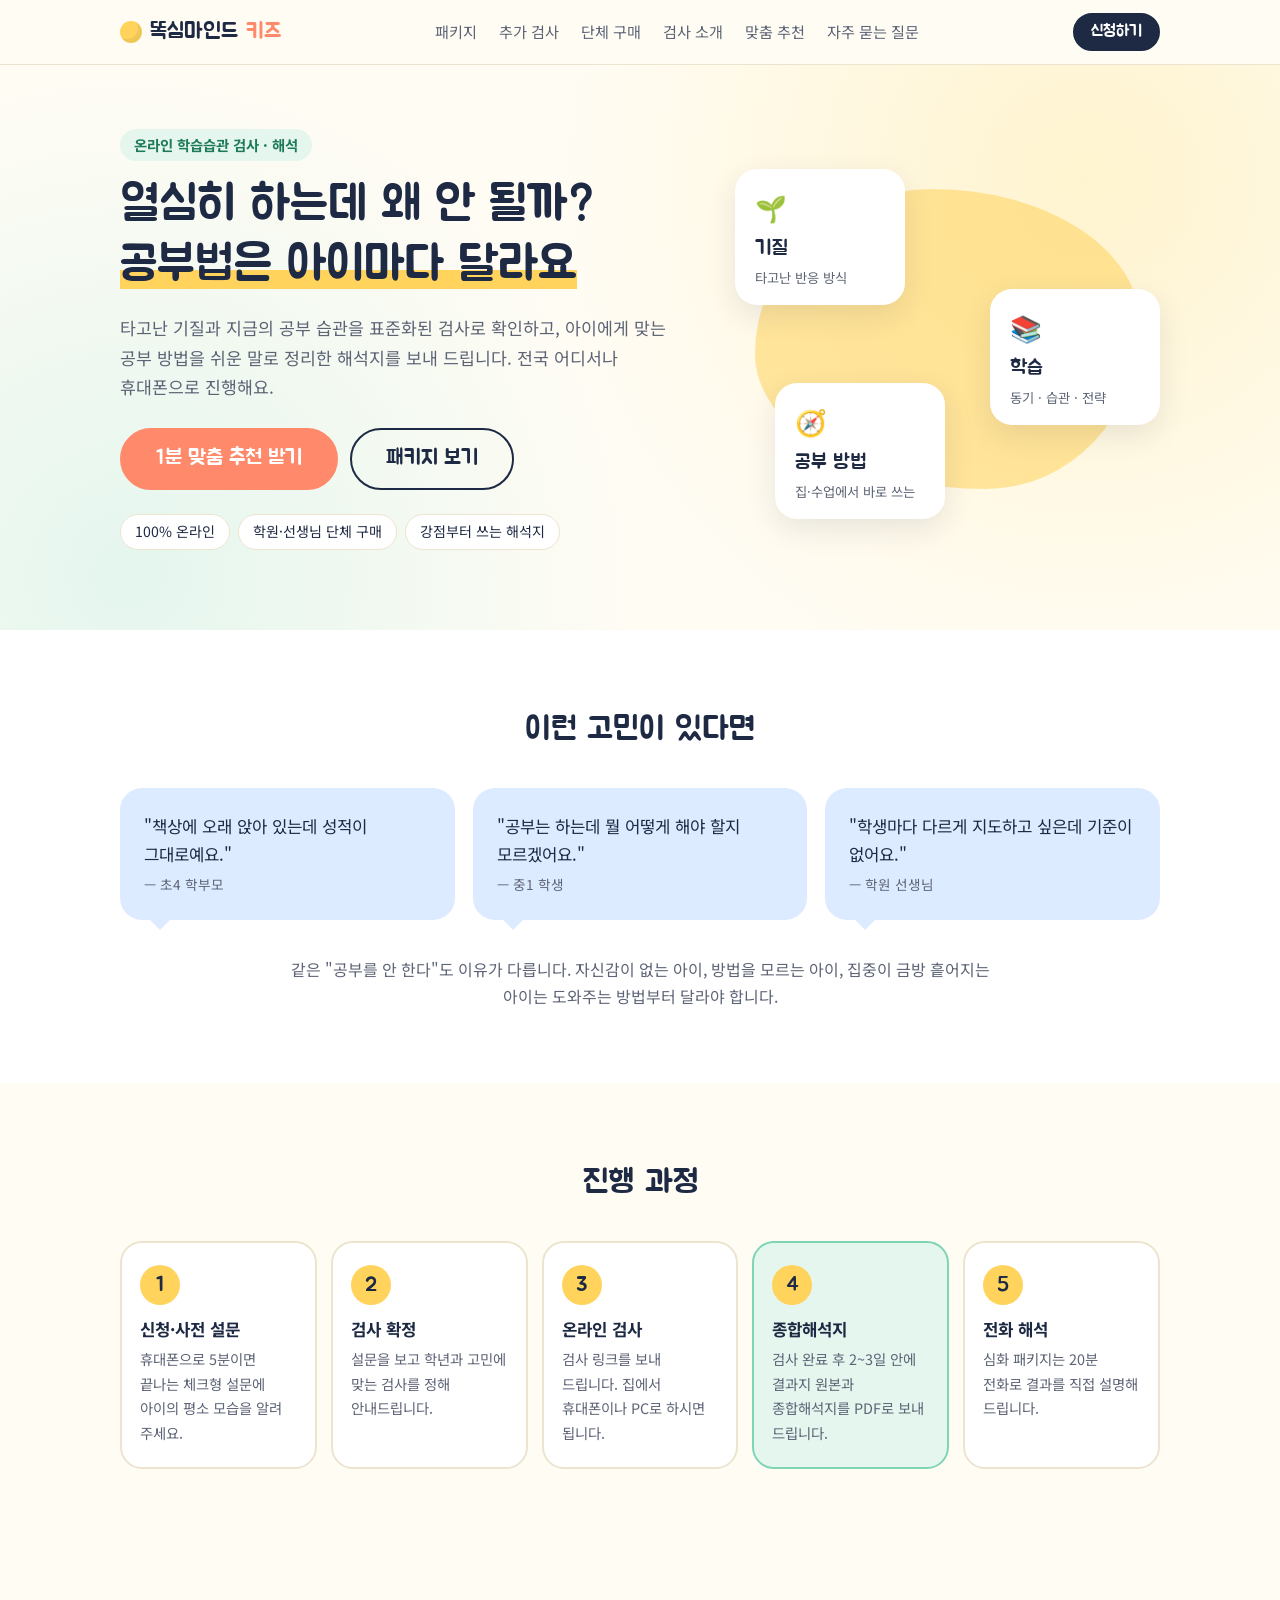
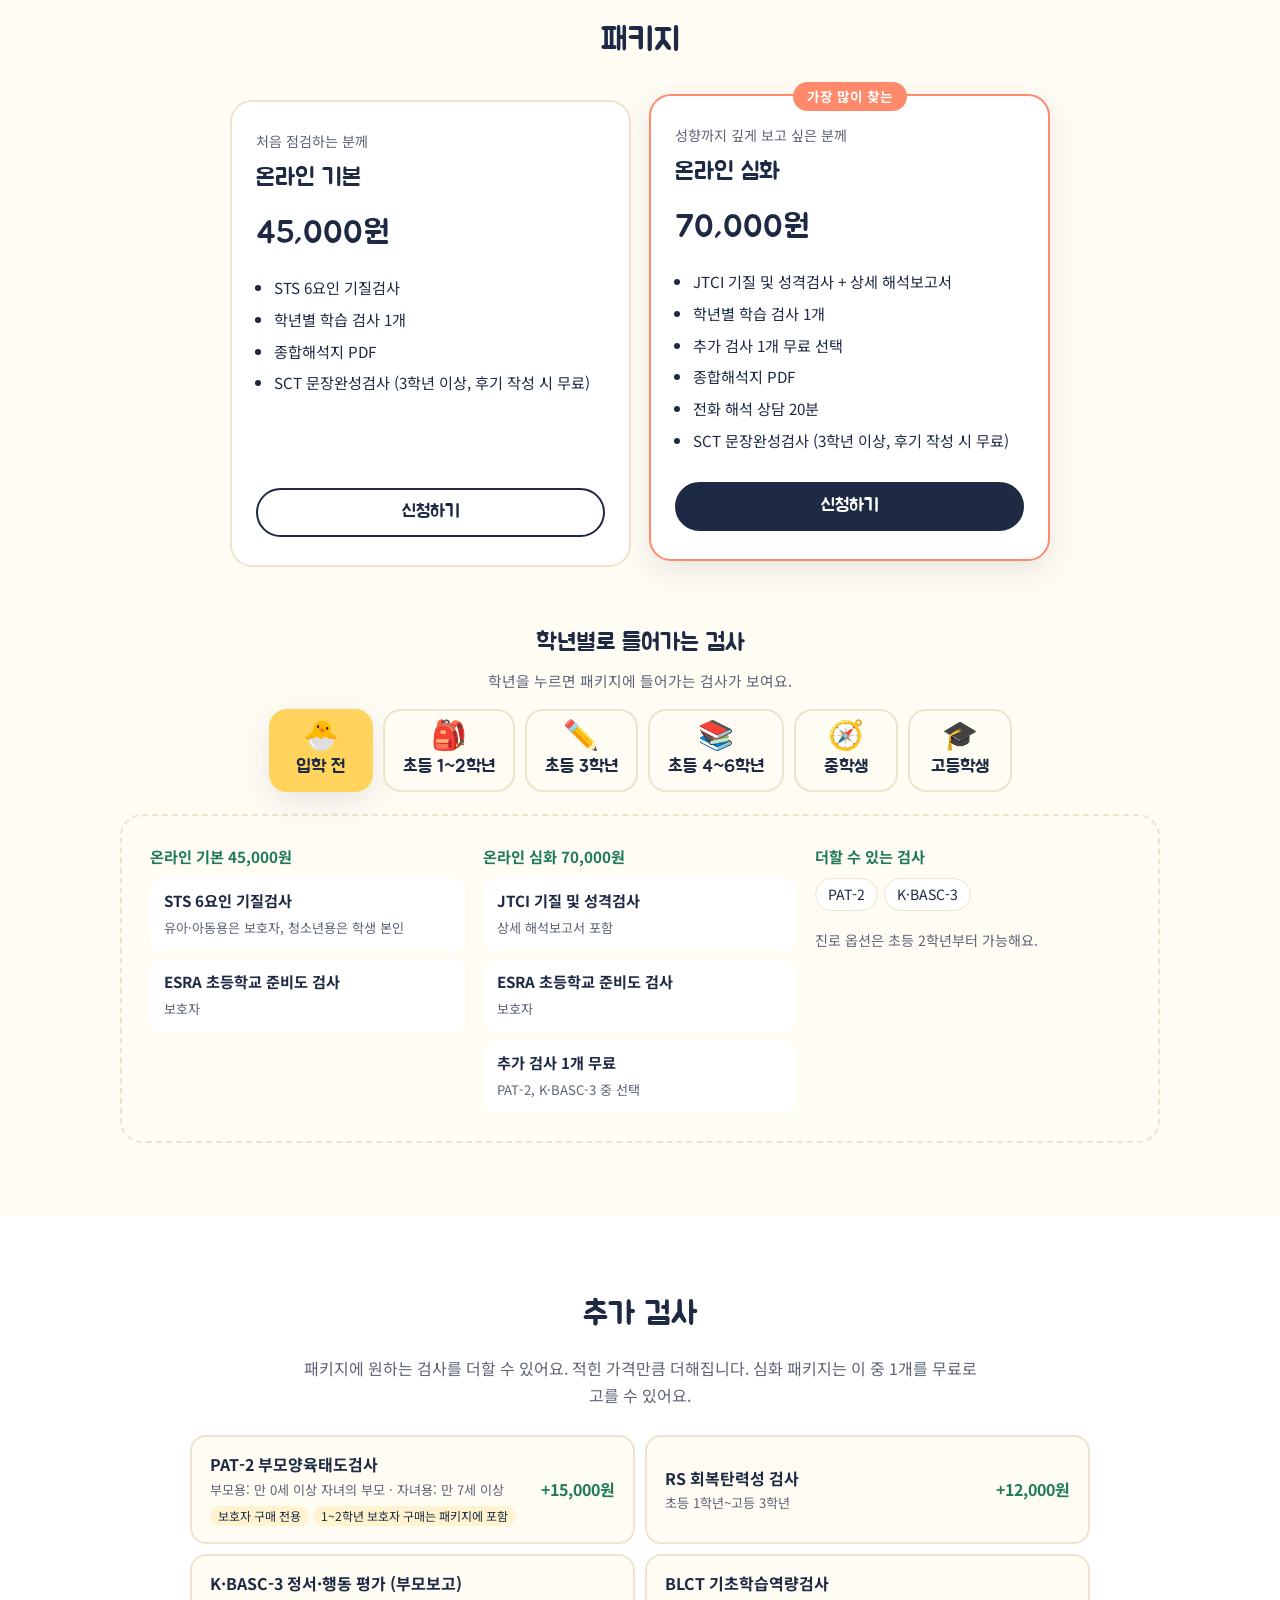
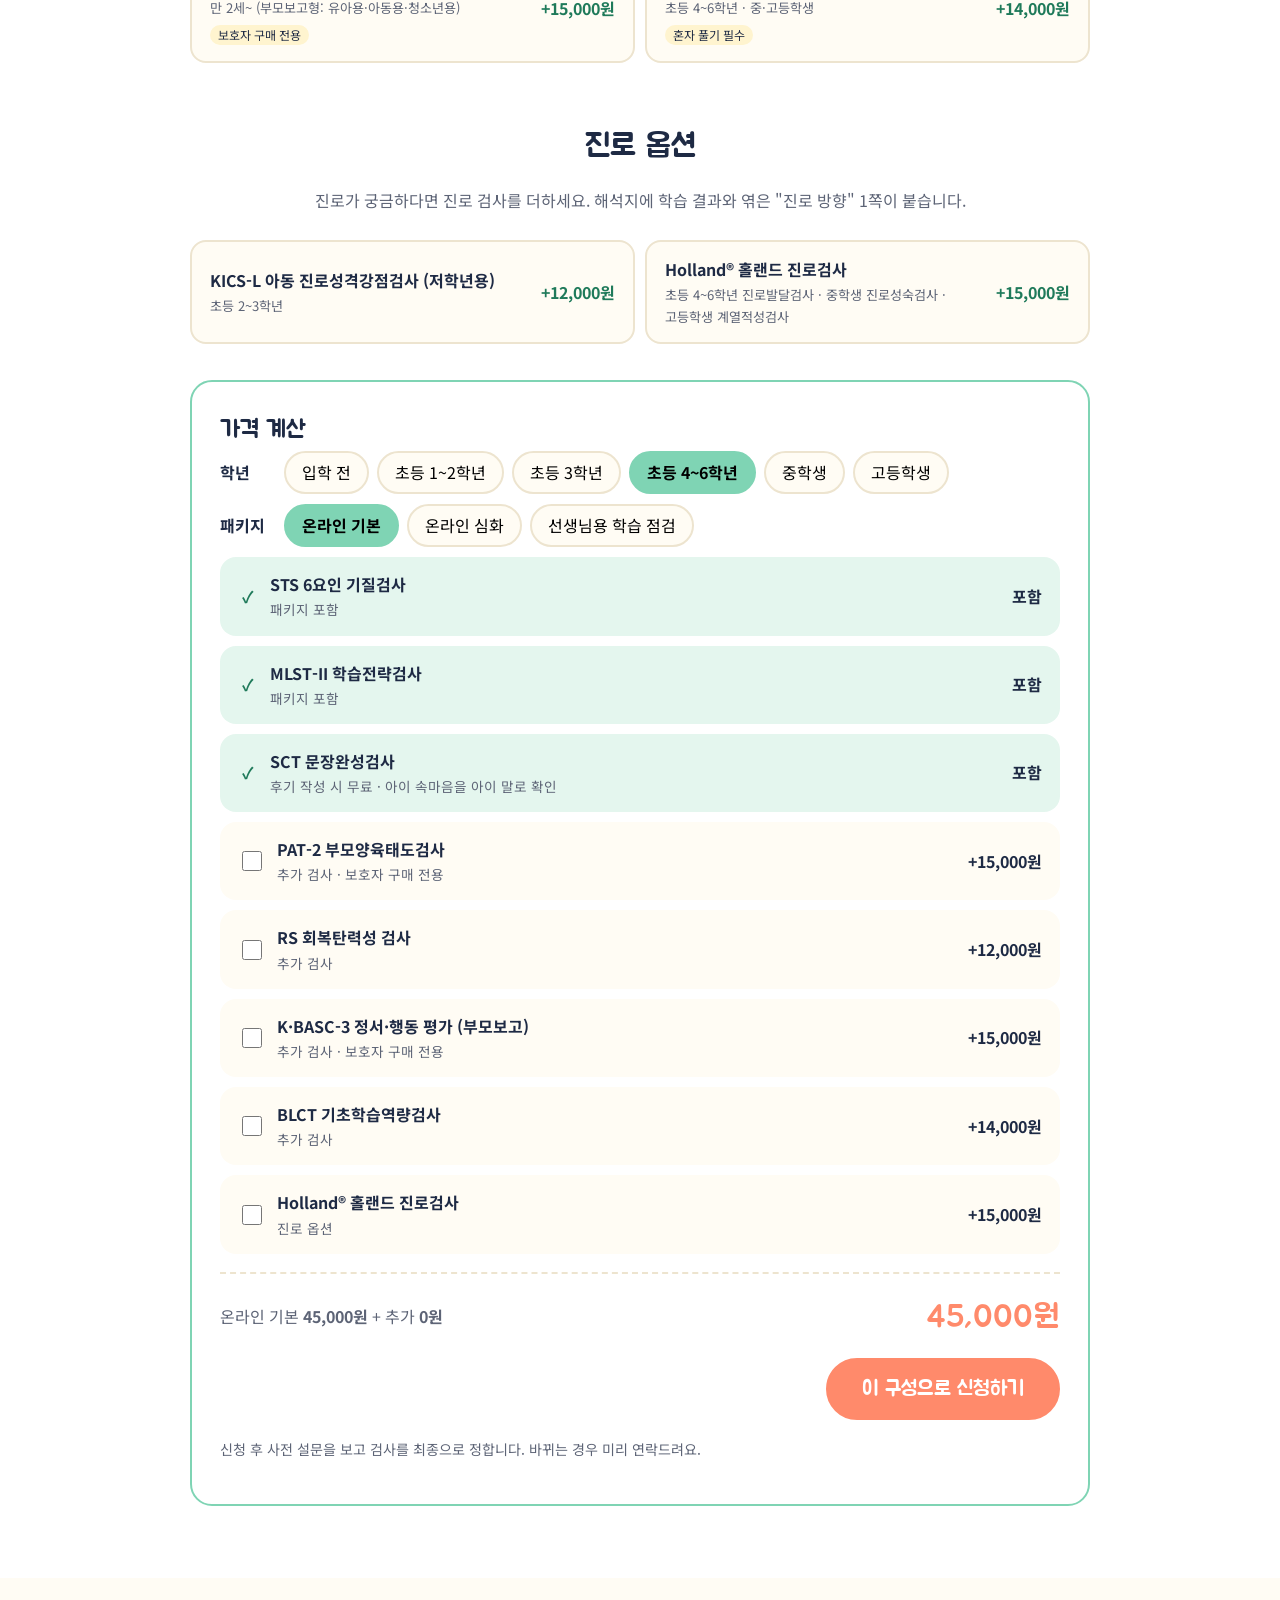
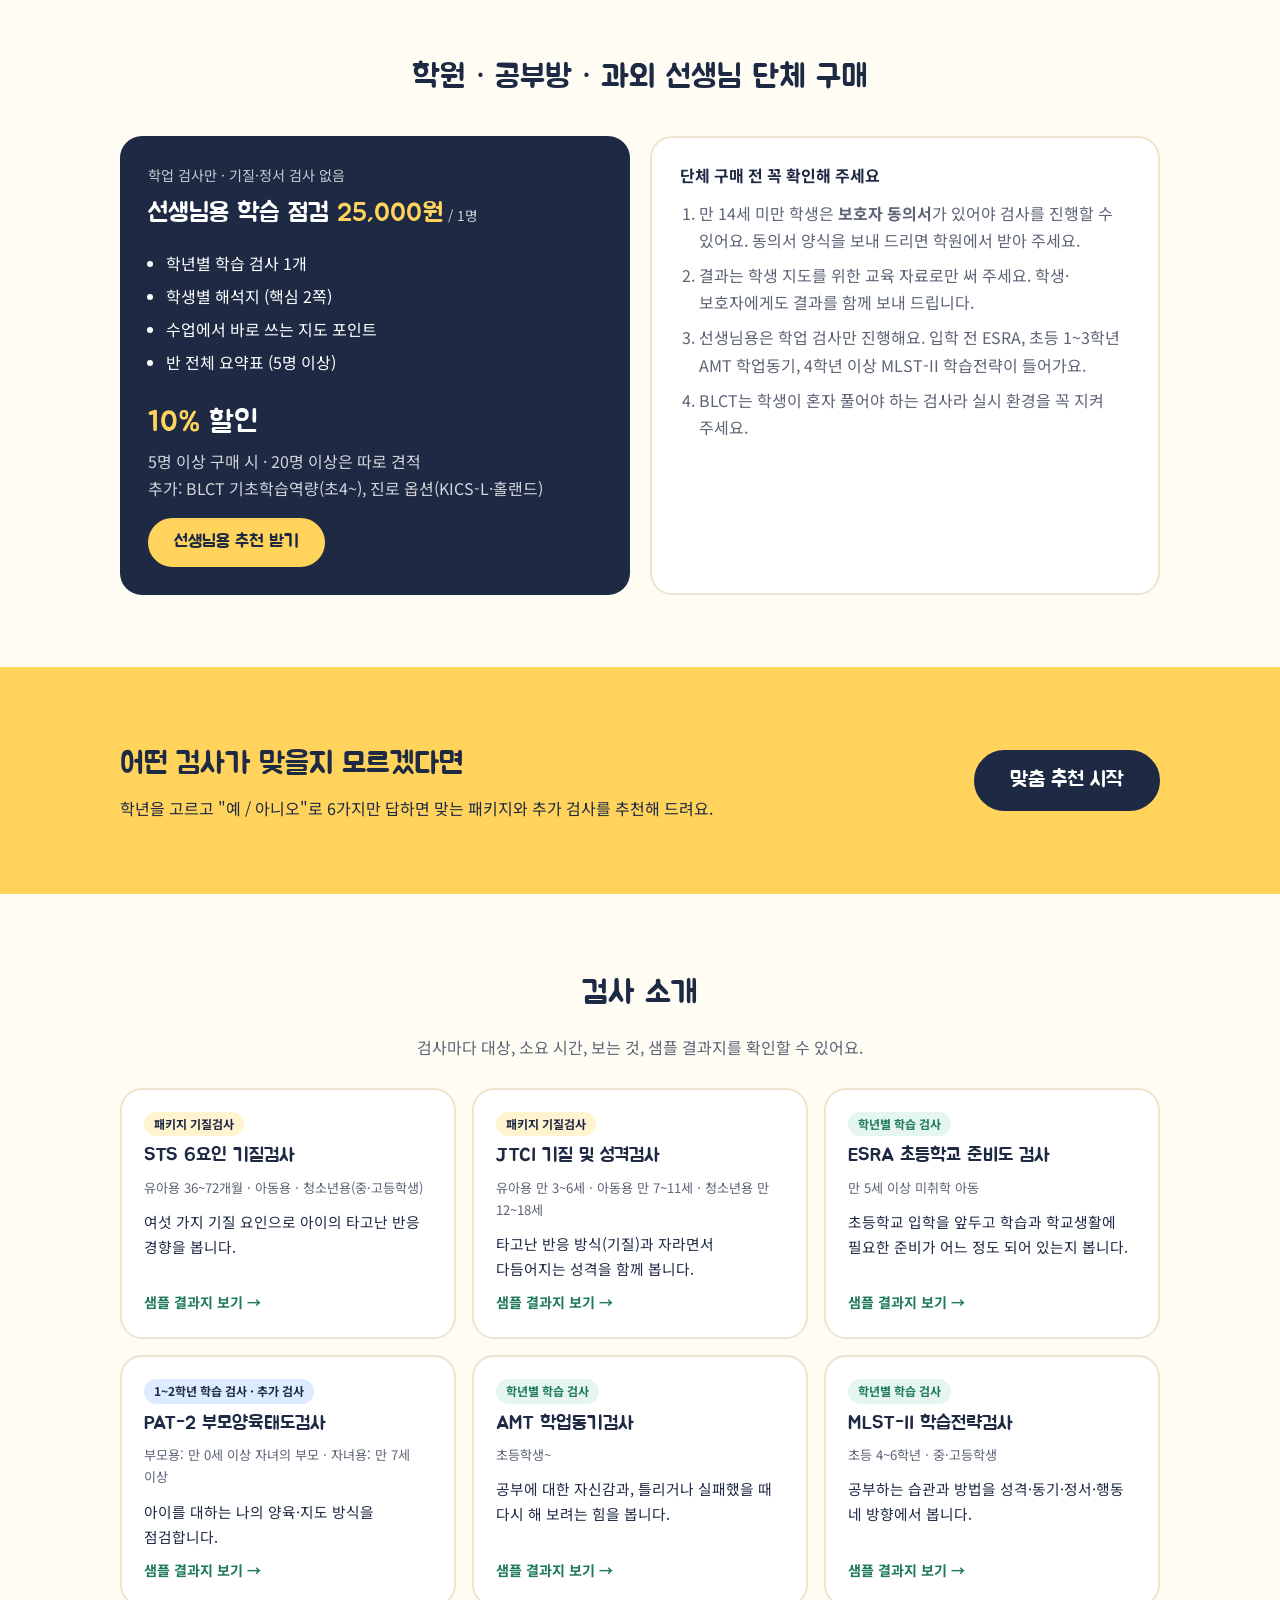
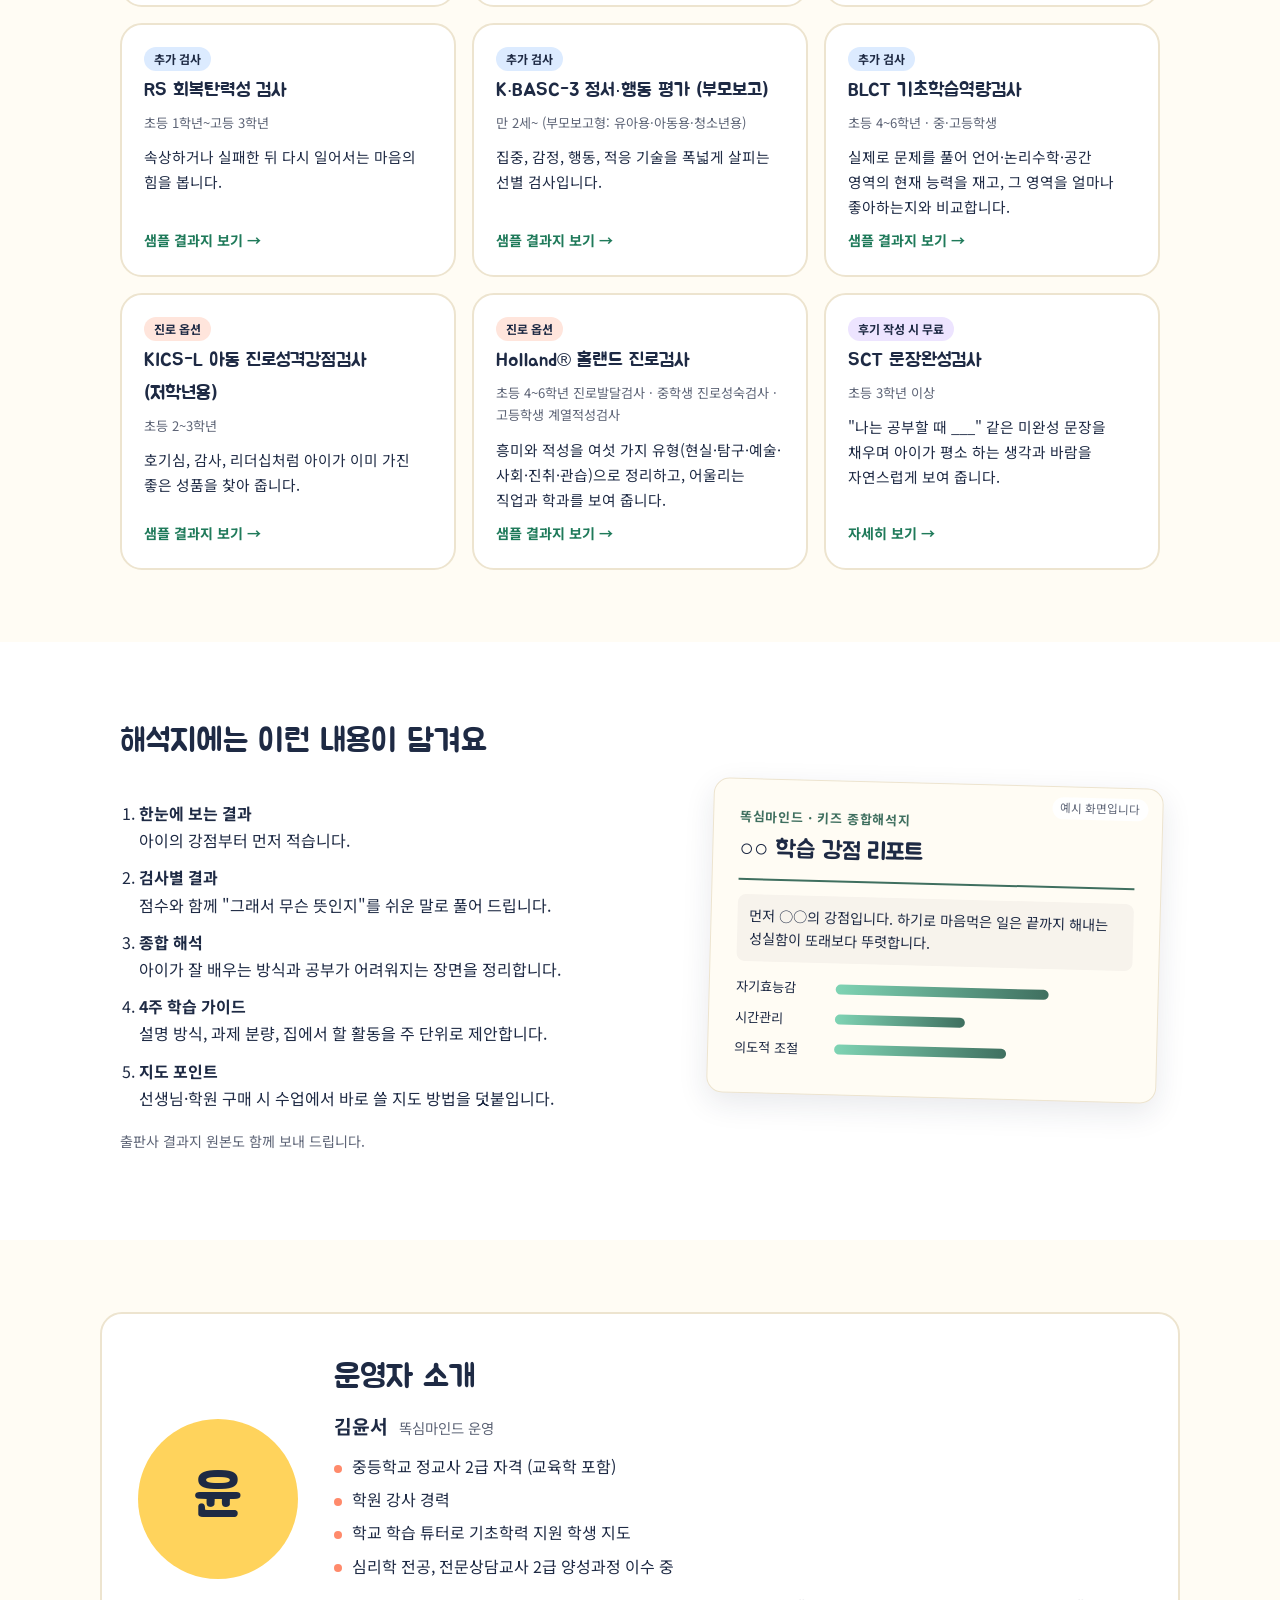
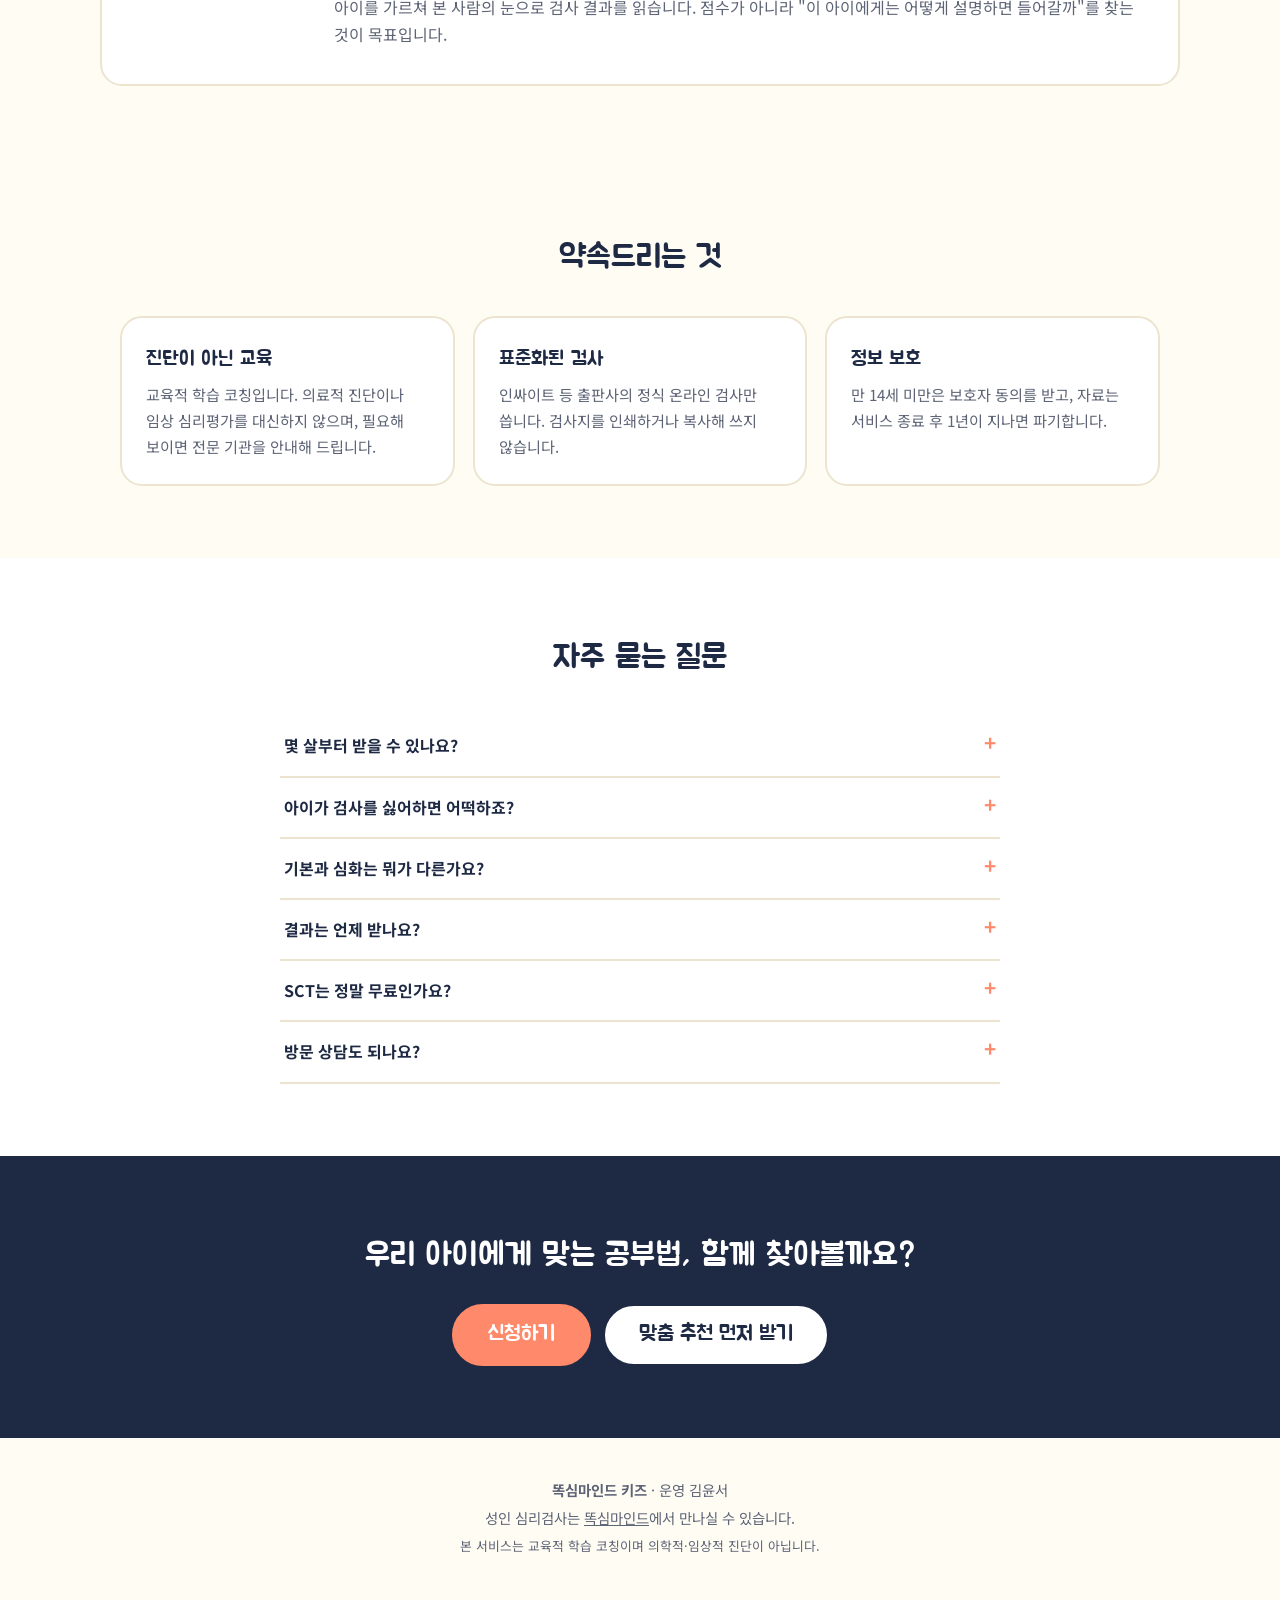
==== index.html @ ef53c8a3 "나란한 버튼 크기를 신청하기 버튼과 같게 통일, 파일 버전 갱신 Co-Authored-By: Claude Opus 5.5 <noreply@anthropic.com> Claude-S" ====
<!DOCTYPE html>
<html lang="ko">
<head>
<meta charset="utf-8">
<meta name="viewport" content="width=device-width, initial-scale=1">
<title>똑심마인드 키즈 | 온라인 학습습관 검사와 해석</title>
<meta name="description" content="기질검사와 학년별 학습 검사를 온라인으로 받고, 아이에게 맞는 공부 방법을 담은 종합해석지를 받아 보세요. 학원·선생님 단체 구매도 가능합니다.">
<link rel="icon" href="data:image/svg+xml,<svg xmlns='http://www.w3.org/2000/svg' viewBox='0 0 64 64'><circle cx='32' cy='32' r='30' fill='%23FFD35C'/><circle cx='24' cy='28' r='4' fill='%231E2A44'/><circle cx='40' cy='28' r='4' fill='%231E2A44'/><path d='M22 40 Q32 48 42 40' stroke='%231E2A44' stroke-width='4' fill='none' stroke-linecap='round'/></svg>">
<link rel="preconnect" href="https://fonts.googleapis.com">
<link rel="preconnect" href="https://fonts.gstatic.com" crossorigin>
<link href="https://fonts.googleapis.com/css2?family=Jua&family=Noto+Sans+KR:wght@400;500;700&display=swap" rel="stylesheet">
<link rel="stylesheet" href="css/style.css?v=20261127d">
</head>
<body>

<header class="nav">
  <div class="wrap nav-in">
    <a class="logo" href="index.html"><span class="logo-dot"></span>똑심마인드 <b>키즈</b></a>
    <nav class="nav-links">
      <a href="#price">패키지</a>
      <a href="#addon">추가 검사</a>
      <a href="#group">단체 구매</a>
      <a href="tests.html">검사 소개</a>
      <a href="quiz.html">맞춤 추천</a>
      <a href="#faq">자주 묻는 질문</a>
    </nav>
    <a class="btn btn-sm js-contact" href="#">신청하기</a>
  </div>
</header>

<main id="top">

<!-- HERO -->
<section class="hero">
  <div class="wrap hero-in">
    <div class="hero-text">
      <p class="eyebrow">온라인 학습습관 검사 · 해석</p>
      <h1>열심히 하는데 왜 안 될까?<br><span class="hl">공부법은 아이마다 달라요</span></h1>
      <p class="lead">타고난 기질과 지금의 공부 습관을 표준화된 검사로 확인하고, 아이에게 맞는 공부 방법을 쉬운 말로 정리한 해석지를 보내 드립니다. 전국 어디서나 휴대폰으로 진행해요.</p>
      <div class="hero-cta">
        <a class="btn btn-big" href="quiz.html">1분 맞춤 추천 받기</a>
        <a class="btn btn-ghost" href="#price">패키지 보기</a>
      </div>
      <ul class="chips">
        <li>100% 온라인</li>
        <li>학원·선생님 단체 구매</li>
        <li>강점부터 쓰는 해석지</li>
      </ul>
    </div>
    <div class="hero-art" aria-hidden="true">
      <div class="card-float c1"><span class="ic">🌱</span><b>기질</b><small>타고난 반응 방식</small></div>
      <div class="card-float c2"><span class="ic">📚</span><b>학습</b><small>동기 · 습관 · 전략</small></div>
      <div class="card-float c3"><span class="ic">🧭</span><b>공부 방법</b><small>집·수업에서 바로 쓰는</small></div>
      <div class="blob"></div>
    </div>
  </div>
</section>

<!-- WHY -->
<section class="why">
  <div class="wrap">
    <h2 class="sec-title">이런 고민이 있다면</h2>
    <div class="grid3">
      <div class="worry">"책상에 오래 앉아 있는데 성적이 그대로예요." <small>— 초4 학부모</small></div>
      <div class="worry">"공부는 하는데 뭘 어떻게 해야 할지 모르겠어요." <small>— 중1 학생</small></div>
      <div class="worry">"학생마다 다르게 지도하고 싶은데 기준이 없어요." <small>— 학원 선생님</small></div>
    </div>
    <p class="why-note">같은 "공부를 안 한다"도 이유가 다릅니다. 자신감이 없는 아이, 방법을 모르는 아이, 집중이 금방 흩어지는 아이는 도와주는 방법부터 달라야 합니다.</p>
  </div>
</section>

<!-- FLOW -->
<section id="flow" class="flow">
  <div class="wrap">
    <h2 class="sec-title">진행 과정</h2>
    <ol class="steps">
      <li><span class="n">1</span><b>신청·사전 설문</b><p>휴대폰으로 5분이면 끝나는 체크형 설문에 아이의 평소 모습을 알려 주세요.</p></li>
      <li><span class="n">2</span><b>검사 확정</b><p>설문을 보고 학년과 고민에 맞는 검사를 정해 안내드립니다.</p></li>
      <li><span class="n">3</span><b>온라인 검사</b><p>검사 링크를 보내 드립니다. 집에서 휴대폰이나 PC로 하시면 됩니다.</p></li>
      <li><span class="n">4</span><b>종합해석지</b><p>검사 완료 후 2~3일 안에 결과지 원본과 종합해석지를 PDF로 보내 드립니다.</p></li>
      <li><span class="n">5</span><b>전화 해석</b><p>심화 패키지는 20분 전화로 결과를 직접 설명해 드립니다.</p></li>
    </ol>
  </div>
</section>

<!-- PACKAGES -->
<section id="price" class="price">
  <div class="wrap">
    <h2 class="sec-title">패키지</h2>
    <div class="plans plans-2" id="plans"></div>

    <div class="gtable-wrap">
      <h3 class="sub-title">학년별로 들어가는 검사</h3>
      <p class="calc-sub">학년을 누르면 패키지에 들어가는 검사가 보여요.</p>
      <div class="grade-tabs" id="gradeTabs"></div>
      <div class="grade-panel" id="gradePanel"></div>
    </div>
  </div>
</section>

<!-- ADD-ON -->
<section id="addon" class="addon">
  <div class="wrap">
    <h2 class="sec-title">추가 검사</h2>
    <p class="sec-sub">패키지에 원하는 검사를 더할 수 있어요. 적힌 가격만큼 더해집니다. 심화 패키지는 이 중 1개를 무료로 고를 수 있어요.</p>
    <div class="addon-list" id="addonList"></div>

    <h2 class="sec-title career-title">진로 옵션</h2>
    <p class="sec-sub">진로가 궁금하다면 진로 검사를 더하세요. 해석지에 학습 결과와 엮은 "진로 방향" 1쪽이 붙습니다.</p>
    <div class="addon-list" id="careerList"></div>

    <div class="calc" id="calc">
      <h3>가격 계산</h3>
      <div class="calc-row"><span>학년</span><div class="calc-grades" id="calcGrades"></div></div>
      <div class="calc-row"><span>패키지</span><div class="calc-grades" id="calcPkgs"></div></div>
      <div class="calc-list" id="calcList"></div>
      <div class="calc-total"><span id="calcBreak"></span><strong id="calcSum">0원</strong></div>
      <div class="hero-cta calc-apply"><button class="btn btn-big" id="calcApply">이 구성으로 신청하기</button></div>
      <p class="small-note">신청 후 사전 설문을 보고 검사를 최종으로 정합니다. 바뀌는 경우 미리 연락드려요.</p>
    </div>
  </div>
</section>

<!-- GROUP -->
<section id="group" class="group">
  <div class="wrap">
    <h2 class="sec-title">학원 · 공부방 · 과외 선생님 단체 구매</h2>
    <div class="group-in">
      <div class="group-card">
        <p class="plan-tag light">학업 검사만 · 기질·정서 검사 없음</p>
        <h3 class="group-h">선생님용 학습 점검 <span data-tpkg-price></span><small> / 1명</small></h3>
        <ul id="tpkgItems"></ul>
        <p class="group-rate"><b data-group-rate></b> 할인</p>
        <p class="group-cond"><span data-group-min></span>명 이상 구매 시 · <span data-group-quote></span>명 이상은 따로 견적</p>
        <p class="group-cond">추가: BLCT 기초학습역량(초4~), 진로 옵션(KICS-L·홀랜드)</p>
        <a class="btn" href="quiz.html">선생님용 추천 받기</a>
      </div>
      <div class="group-note">
        <b>단체 구매 전 꼭 확인해 주세요</b>
        <ol>
          <li>만 14세 미만 학생은 <b>보호자 동의서</b>가 있어야 검사를 진행할 수 있어요. 동의서 양식을 보내 드리면 학원에서 받아 주세요.</li>
          <li>결과는 학생 지도를 위한 교육 자료로만 써 주세요. 학생·보호자에게도 결과를 함께 보내 드립니다.</li>
          <li>선생님용은 학업 검사만 진행해요. 입학 전 ESRA, 초등 1~3학년 AMT 학업동기, 4학년 이상 MLST-II 학습전략이 들어가요.</li>
          <li>BLCT는 학생이 혼자 풀어야 하는 검사라 실시 환경을 꼭 지켜 주세요.</li>
        </ol>
      </div>
    </div>
  </div>
</section>

<!-- QUIZ CTA -->
<section class="quiz-cta">
  <div class="wrap quiz-cta-in">
    <div>
      <h2>어떤 검사가 맞을지 모르겠다면</h2>
      <p>학년을 고르고 "예 / 아니오"로 6가지만 답하면 맞는 패키지와 추가 검사를 추천해 드려요.</p>
    </div>
    <a class="btn btn-big" href="quiz.html">맞춤 추천 시작</a>
  </div>
</section>

<!-- TESTS -->
<section id="tests" class="tests-sec">
  <div class="wrap">
    <h2 class="sec-title">검사 소개</h2>
    <p class="sec-sub">검사마다 대상, 소요 시간, 보는 것, 샘플 결과지를 확인할 수 있어요.</p>
    <div class="tcards" id="testCards"></div>
  </div>
</section>

<!-- REPORT -->
<section class="report">
  <div class="wrap report-in">
    <div>
      <h2 class="sec-title left">해석지에는 이런 내용이 담겨요</h2>
      <ol class="report-list">
        <li><b>한눈에 보는 결과</b> 아이의 강점부터 먼저 적습니다.</li>
        <li><b>검사별 결과</b> 점수와 함께 "그래서 무슨 뜻인지"를 쉬운 말로 풀어 드립니다.</li>
        <li><b>종합 해석</b> 아이가 잘 배우는 방식과 공부가 어려워지는 장면을 정리합니다.</li>
        <li><b>4주 학습 가이드</b> 설명 방식, 과제 분량, 집에서 할 활동을 주 단위로 제안합니다.</li>
        <li><b>지도 포인트</b> 선생님·학원 구매 시 수업에서 바로 쓸 지도 방법을 덧붙입니다.</li>
      </ol>
      <p class="small-note">출판사 결과지 원본도 함께 보내 드립니다.</p>
    </div>
    <div class="paper" aria-hidden="true">
      <p class="paper-brand">똑심마인드 · 키즈 종합해석지</p>
      <p class="paper-title">○○ 학습 강점 리포트</p>
      <div class="paper-box">먼저 ○○의 강점입니다. 하기로 마음먹은 일은 끝까지 해내는 성실함이 또래보다 뚜렷합니다.</div>
      <div class="paper-row"><span>자기효능감</span><i style="width:72%"></i></div>
      <div class="paper-row"><span>시간관리</span><i style="width:44%"></i></div>
      <div class="paper-row"><span>의도적 조절</span><i style="width:58%"></i></div>
      <p class="paper-sample">예시 화면입니다</p>
    </div>
  </div>
</section>

<!-- ABOUT -->
<section id="about" class="about">
  <div class="wrap about-in">
    <div class="avatar" aria-hidden="true">윤</div>
    <div>
      <h2 class="sec-title left">운영자 소개</h2>
      <p class="about-name">김윤서 <small>똑심마인드 운영</small></p>
      <ul class="cred">
        <li>중등학교 정교사 2급 자격 (교육학 포함)</li>
        <li>학원 강사 경력</li>
        <li>학교 학습 튜터로 기초학력 지원 학생 지도</li>
        <li>심리학 전공, 전문상담교사 2급 양성과정 이수 중</li>
      </ul>
      <p class="about-text">아이를 가르쳐 본 사람의 눈으로 검사 결과를 읽습니다. 점수가 아니라 "이 아이에게는 어떻게 설명하면 들어갈까"를 찾는 것이 목표입니다.</p>
    </div>
  </div>
</section>

<!-- PROMISE -->
<section class="promise">
  <div class="wrap">
    <h2 class="sec-title">약속드리는 것</h2>
    <div class="grid3">
      <div class="pcard"><b>진단이 아닌 교육</b><p>교육적 학습 코칭입니다. 의료적 진단이나 임상 심리평가를 대신하지 않으며, 필요해 보이면 전문 기관을 안내해 드립니다.</p></div>
      <div class="pcard"><b>표준화된 검사</b><p>인싸이트 등 출판사의 정식 온라인 검사만 씁니다. 검사지를 인쇄하거나 복사해 쓰지 않습니다.</p></div>
      <div class="pcard"><b>정보 보호</b><p>만 14세 미만은 보호자 동의를 받고, 자료는 서비스 종료 후 1년이 지나면 파기합니다.</p></div>
    </div>
  </div>
</section>

<!-- FAQ -->
<section id="faq" class="faq">
  <div class="wrap">
    <h2 class="sec-title">자주 묻는 질문</h2>
    <details><summary>몇 살부터 받을 수 있나요?</summary><p>만 5세(입학 전)부터 고등학생까지 가능합니다. 학년에 따라 쓰는 검사가 달라집니다.</p></details>
    <details><summary>아이가 검사를 싫어하면 어떡하죠?</summary><p>저학년은 보호자 응답형 검사가 중심이라 아이가 직접 풀 문항이 많지 않습니다. 고학년 검사도 대부분 20~40분이면 끝나요.</p></details>
    <details><summary>기본과 심화는 뭐가 다른가요?</summary><p>기본은 짧은 기질검사(STS)로 시작하고, 심화는 기질과 성격을 함께 보는 JTCI 상세보고서에 추가 검사 1개와 20분 전화 해석이 더해집니다.</p></details>
    <details><summary>결과는 언제 받나요?</summary><p>모든 검사가 끝난 뒤 2~3일 안에 결과지 원본과 종합해석지를 PDF로 보내 드립니다.</p></details>
    <details><summary>SCT는 정말 무료인가요?</summary><p>네. 후기 작성을 약속해 주시면 3학년 이상 아이에게 SCT 문장완성검사를 무료로 함께 해 드립니다.</p></details>
    <details><summary>방문 상담도 되나요?</summary><p>현재는 온라인으로만 진행합니다. 심화 패키지의 20분 전화 해석으로 궁금한 점을 직접 물어보실 수 있어요.</p></details>
  </div>
</section>

<!-- CTA -->
<section class="cta">
  <div class="wrap cta-in">
    <h2>우리 아이에게 맞는 공부법, 함께 찾아볼까요?</h2>
    <div class="hero-cta center">
      <a class="btn btn-big js-contact" href="#">신청하기</a>
      <a class="btn btn-line" href="quiz.html">맞춤 추천 먼저 받기</a>
    </div>
  </div>
</section>

</main>

<footer class="foot">
  <div class="wrap">
    <p><b>똑심마인드 키즈</b> · 운영 김윤서</p>
    <p>성인 심리검사는 <a class="js-main" href="#">똑심마인드</a>에서 만나실 수 있습니다.</p>
    <p class="foot-small">본 서비스는 교육적 학습 코칭이며 의학적·임상적 진단이 아닙니다.</p>
  </div>
</footer>

<script src="js/config.js?v=20261127d"></script>
<script src="js/main.js?v=20261127d"></script>
</body>
</html>
---- css/style.css ----
:root {
  --ink: #1E2A44;
  --sub: #5d6476;
  --sun: #FFD35C;
  --sun-soft: #FFF4CF;
  --mint: #7FD4B4;
  --mint-soft: #E4F6EE;
  --coral: #FF8A6B;
  --sky: #DCEBFF;
  --paper: #FFFCF4;
  --line: #EDE4CF;
  --r: 22px;
  --shadow: 0 10px 30px rgba(30, 42, 68, .10);
}
* { box-sizing: border-box; }
html { scroll-behavior: smooth; }
body { margin: 0; font-family: 'Noto Sans KR', sans-serif; color: var(--ink); background: var(--paper); line-height: 1.7; word-break: keep-all; }
h1, h2, h3, .logo, .sec-title, .btn, .gtab, .n, .plan-price { font-family: 'Jua', 'Noto Sans KR', sans-serif; font-weight: 400; }
a { color: inherit; }
.wrap { max-width: 1080px; margin: 0 auto; padding: 0 20px; }
section { padding: 72px 0; }
.sec-title { font-size: 2rem; text-align: center; margin: 0 0 32px; }
.sec-title.left { text-align: left; }
.small-note { color: var(--sub); font-size: .88rem; margin-top: 18px; }

/* buttons */
.btn { display: inline-block; background: var(--ink); color: #fff; text-decoration: none; padding: 12px 24px; border-radius: 999px; font-size: 1.1rem; transition: transform .15s, box-shadow .15s; border: 2px solid var(--ink); }
.btn:hover { transform: translateY(-2px); box-shadow: var(--shadow); }
.btn-sm { padding: 7px 16px; font-size: 1rem; }
.btn-ghost { background: transparent; color: var(--ink); }
.btn-line { background: #fff; color: var(--ink); }
.btn-big { padding: 16px 34px; font-size: 1.3rem; background: var(--coral); border-color: var(--coral); }

/* nav */
.nav { position: sticky; top: 0; z-index: 10; background: rgba(255, 252, 244, .92); backdrop-filter: blur(8px); border-bottom: 1px solid var(--line); }
.nav-in { display: flex; align-items: center; justify-content: space-between; height: 64px; gap: 16px; }
.logo { text-decoration: none; font-size: 1.35rem; display: flex; align-items: center; gap: 8px; }
.logo b { font-weight: 400; color: var(--coral); }
.logo-dot { width: 22px; height: 22px; border-radius: 50%; background: var(--sun); box-shadow: inset -4px -4px 0 rgba(0,0,0,.06); }
.nav-links { display: flex; gap: 22px; font-size: .95rem; }
.nav-links a { text-decoration: none; color: var(--sub); }
.nav-links a:hover { color: var(--ink); }

/* hero */
.hero { padding: 64px 0 80px; background: radial-gradient(circle at 85% 20%, var(--sun-soft) 0, transparent 45%), radial-gradient(circle at 10% 90%, var(--mint-soft) 0, transparent 40%); }
.hero-in { display: grid; grid-template-columns: 1.15fr .85fr; gap: 40px; align-items: center; }
.eyebrow { display: inline-block; background: var(--mint-soft); color: #1f7a5a; padding: 4px 14px; border-radius: 999px; font-size: .9rem; font-weight: 700; margin: 0 0 14px; }
h1 { font-size: 3rem; line-height: 1.25; margin: 0 0 18px; }
.hl { background: linear-gradient(transparent 60%, var(--sun) 60%); }
.lead { font-size: 1.08rem; color: var(--sub); margin: 0 0 26px; }
.hero-cta { display: flex; gap: 12px; flex-wrap: wrap; }
.chips { list-style: none; padding: 0; margin: 24px 0 0; display: flex; gap: 8px; flex-wrap: wrap; }
.chips li { background: #fff; border: 1px solid var(--line); padding: 5px 14px; border-radius: 999px; font-size: .88rem; }
.hero-art { position: relative; height: 360px; }
.blob { position: absolute; inset: 30px 20px; background: var(--sun); border-radius: 46% 54% 40% 60% / 55% 45% 55% 45%; opacity: .55; }
.card-float { position: absolute; z-index: 1; background: #fff; border-radius: var(--r); padding: 16px 20px; box-shadow: var(--shadow); display: grid; gap: 2px; min-width: 170px; animation: bob 4s ease-in-out infinite; }
.card-float .ic { font-size: 1.6rem; }
.card-float b { font-family: 'Jua', sans-serif; font-weight: 400; font-size: 1.25rem; }
.card-float small { color: var(--sub); }
.c1 { top: 10px; left: 0; }
.c2 { top: 130px; right: 0; animation-delay: -1.3s; }
.c3 { bottom: 0; left: 40px; animation-delay: -2.6s; }
@keyframes bob { 50% { transform: translateY(-8px); } }

/* why */
.why { background: #fff; }
.grid3 { display: grid; grid-template-columns: repeat(3, 1fr); gap: 18px; }
.worry { background: var(--sky); border-radius: var(--r); padding: 24px; font-size: 1.05rem; position: relative; }
.worry::after { content: ''; position: absolute; bottom: -10px; left: 30px; border: 10px solid transparent; border-top-color: var(--sky); border-bottom: 0; }
.why-note { max-width: 720px; margin: 36px auto 0; text-align: center; color: var(--sub); }

/* flow */
.steps { list-style: none; padding: 0; margin: 0; display: grid; grid-template-columns: repeat(5, 1fr); gap: 14px; counter-reset: s; }
.steps li { background: #fff; border-radius: var(--r); padding: 22px 18px; border: 2px solid var(--line); position: relative; }
.steps .n { display: grid; place-items: center; width: 40px; height: 40px; border-radius: 50%; background: var(--sun); font-size: 1.3rem; margin-bottom: 10px; }
.steps b { display: block; font-size: 1.05rem; margin-bottom: 4px; }
.steps p { margin: 0; font-size: .9rem; color: var(--sub); }
.steps li:nth-child(4) { border-color: var(--mint); background: var(--mint-soft); }

/* grade */
.grade { background: #fff; }
.grade-tabs { display: flex; gap: 10px; justify-content: center; flex-wrap: wrap; margin-bottom: 22px; }
.gtab { font-size: 1.1rem; border: 2px solid var(--line); background: var(--paper); color: var(--ink); border-radius: 18px; padding: 12px 18px; cursor: pointer; display: flex; flex-direction: column; align-items: center; gap: 4px; min-width: 104px; transition: .15s; }
.gtab span { font-size: 1.8rem; line-height: 1; }
.gtab.on { background: var(--sun); border-color: var(--sun); box-shadow: var(--shadow); }
.grade-panel { background: var(--paper); border-radius: var(--r); padding: 28px; border: 2px dashed var(--line); }
.gp-q { display: flex; align-items: center; gap: 14px; margin-bottom: 20px; }
.gp-ic { font-size: 2.4rem; }
.gp-q small { display: block; color: var(--sub); }
.gp-q b { font-family: 'Jua', sans-serif; font-weight: 400; font-size: 1.5rem; }
.gp-cols { display: grid; grid-template-columns: repeat(3, 1fr); gap: 18px; }
.gp-cols h4 { margin: 0 0 8px; font-size: .95rem; color: #1f7a5a; }
.gp-list, .gp-look { list-style: none; padding: 0; margin: 0; display: grid; gap: 8px; }
.gp-list li { background: #fff; border-radius: 14px; padding: 10px 14px; }
.gp-list b { display: block; font-size: .95rem; }
.gp-list span { font-size: .82rem; color: var(--sub); }
.gp-look li { background: #fff; border-radius: 14px; padding: 10px 14px; font-size: .95rem; }
.gp-look li::before { content: '✓ '; color: var(--mint); font-weight: 700; }

/* price */
.plans { display: grid; grid-template-columns: repeat(3, 1fr); gap: 18px; align-items: stretch; }
.plan { background: #fff; border-radius: var(--r); padding: 28px 24px; border: 2px solid var(--line); display: flex; flex-direction: column; position: relative; }
.plan.best { border-color: var(--coral); box-shadow: var(--shadow); transform: translateY(-6px); }
.plan-badge { position: absolute; top: -14px; left: 50%; transform: translateX(-50%); background: var(--coral); color: #fff; padding: 3px 14px; border-radius: 999px; font-size: .85rem; font-weight: 700; margin: 0; white-space: nowrap; }
.plan-tag { margin: 0; color: var(--sub); font-size: .88rem; }
.plan h3 { font-size: 1.5rem; margin: 4px 0; }
.plan-price { font-size: 2rem; margin: 4px 0 14px; }
.plan-price small { font-family: 'Noto Sans KR', sans-serif; font-size: .9rem; color: var(--sub); }
.plan ul { padding-left: 1.1em; margin: 0 0 22px; flex: 1; }
.plan li { margin-bottom: 6px; font-size: .95rem; }
.plan .btn { text-align: center; }
.calc { margin-top: 36px; background: #fff; border-radius: var(--r); padding: 28px; border: 2px solid var(--mint); scroll-margin-top: 80px; }
.calc h3 { margin: 0; font-size: 1.5rem; }
.calc-sub { margin: 4px 0 16px; color: var(--sub); font-size: .92rem; }
.calc-grades { display: flex; gap: 8px; flex-wrap: wrap; margin-bottom: 16px; }
.cg { border: 2px solid var(--line); background: var(--paper); border-radius: 999px; padding: 6px 16px; cursor: pointer; font: inherit; }
.cg.on { background: var(--mint); border-color: var(--mint); font-weight: 700; }
.calc-list { display: grid; gap: 10px; }
.ci { display: grid; grid-template-columns: auto 1fr auto; gap: 12px; align-items: center; padding: 12px 16px; border-radius: 16px; background: var(--paper); cursor: pointer; border: 2px solid transparent; }
.ci:has(input:checked) { border-color: var(--mint); background: var(--mint-soft); }
.ci input { width: 20px; height: 20px; accent-color: #1f7a5a; }
.ci-main b { display: block; }
.ci-main small { display: block; color: var(--sub); font-size: .85rem; }
.ci-main em { font-style: normal; font-size: .8rem; color: #1f7a5a; }
.ci-price { font-weight: 700; white-space: nowrap; }
.calc-total { display: flex; justify-content: space-between; align-items: center; gap: 12px; flex-wrap: wrap; margin-top: 18px; padding-top: 16px; border-top: 2px dashed var(--line); }
.calc-total span { color: var(--sub); }
.calc-total strong { font-family: 'Jua', sans-serif; font-weight: 400; font-size: 2rem; color: var(--coral); }
.followup { margin-top: 24px; background: var(--sun-soft); border-radius: var(--r); padding: 20px 24px; }
.followup p { margin: 4px 0 0; color: var(--sub); }

/* report */
.report { background: #fff; }
.report-in { display: grid; grid-template-columns: 1.1fr .9fr; gap: 40px; align-items: center; }
.report-list { padding-left: 1.2em; margin: 0; display: grid; gap: 10px; }
.report-list b { display: block; }
.paper { background: var(--paper); border-radius: 16px; padding: 26px; box-shadow: var(--shadow); transform: rotate(1.5deg); border: 1px solid var(--line); position: relative; }
.paper-brand { margin: 0; color: #3f6f5f; font-size: .8rem; font-weight: 700; letter-spacing: .05em; }
.paper-title { margin: 2px 0 14px; font-family: 'Jua', sans-serif; font-size: 1.5rem; border-bottom: 2px solid #3f6f5f; padding-bottom: 8px; }
.paper-box { background: #f7f3ec; border-radius: 8px; padding: 10px 12px; font-size: .88rem; margin-bottom: 14px; }
.paper-row { display: grid; grid-template-columns: 90px 1fr; gap: 10px; align-items: center; font-size: .82rem; margin-bottom: 8px; }
.paper-row i { display: block; height: 10px; border-radius: 6px; background: linear-gradient(90deg, var(--mint), #3f6f5f); }
.paper-sample { position: absolute; top: 10px; right: 14px; margin: 0; font-size: .72rem; color: var(--sub); background: #fff; border-radius: 999px; padding: 1px 8px; }

/* about */
.about-in { display: grid; grid-template-columns: 160px 1fr; gap: 36px; align-items: center; background: #fff; border-radius: var(--r); padding: 36px; border: 2px solid var(--line); }
.avatar { width: 160px; height: 160px; border-radius: 50%; background: var(--sun); display: grid; place-items: center; font-family: 'Jua', sans-serif; font-size: 3.6rem; }
.about .sec-title { margin-bottom: 6px; }
.about-name { font-size: 1.2rem; font-weight: 700; margin: 0 0 10px; }
.about-name small { font-weight: 400; color: var(--sub); font-size: .9rem; margin-left: 6px; }
.cred { list-style: none; padding: 0; margin: 0 0 14px; display: grid; gap: 6px; }
.cred li::before { content: ''; display: inline-block; width: 8px; height: 8px; border-radius: 50%; background: var(--coral); margin-right: 10px; vertical-align: middle; }
.about-text { color: var(--sub); margin: 0; }

/* promise */
.pcard { background: #fff; border-radius: var(--r); padding: 24px; border: 2px solid var(--line); }
.pcard b { font-family: 'Jua', sans-serif; font-weight: 400; font-size: 1.25rem; }
.pcard p { margin: 6px 0 0; color: var(--sub); font-size: .95rem; }

/* faq */
.faq { background: #fff; }
.faq .wrap { max-width: 760px; }
details { border-bottom: 2px solid var(--line); padding: 16px 4px; }
summary { cursor: pointer; font-weight: 700; list-style: none; display: flex; justify-content: space-between; gap: 12px; }
summary::after { content: '+'; font-size: 1.3rem; line-height: 1; color: var(--coral); }
details[open] summary::after { content: '−'; }
details p { margin: 10px 0 0; color: var(--sub); }

/* cta + footer */
.cta { background: var(--ink); color: #fff; text-align: center; }
.cta h2 { font-size: 2rem; margin: 0 0 22px; }
.foot { padding: 36px 0 48px; color: var(--sub); font-size: .9rem; text-align: center; }
.foot p { margin: 4px 0; }
.foot-small { font-size: .8rem; }

/* responsive */
@media (max-width: 900px) {
  .hero-in, .report-in { grid-template-columns: 1fr; }
  .hero-art { height: 300px; max-width: 420px; }
  .steps { grid-template-columns: 1fr 1fr; }
  .plans, .grid3, .gp-cols { grid-template-columns: 1fr; }
  .plan.best { transform: none; }
  .nav-links { display: none; }
}
@media (max-width: 560px) {
  section { padding: 52px 0; }
  h1 { font-size: 2.2rem; }
  .sec-title { font-size: 1.6rem; }
  .steps { grid-template-columns: 1fr; }
  .gtab { min-width: 0; flex: 1 1 28%; padding: 10px 6px; font-size: 1rem; }
  .about-in { grid-template-columns: 1fr; text-align: center; padding: 26px; }
  .hero-art { height: auto; display: grid; grid-template-columns: repeat(3, 1fr); gap: 8px; }
  .hero-art .blob { display: none; }
  .card-float { position: static; min-width: 0; padding: 12px 10px; animation: none; text-align: center; }
  .card-float b { font-size: 1.05rem; }
  .card-float small { font-size: .72rem; }
  .avatar { margin: 0 auto; width: 110px; height: 110px; font-size: 2.6rem; }
  .cred { text-align: left; }
  .ci { grid-template-columns: auto 1fr; }
  .ci-price { grid-column: 2; }
}

/* ===== v2: 온라인 전용 개편 ===== */
.sec-sub { text-align: center; color: var(--sub); max-width: 680px; margin: -18px auto 26px; }
.sub-title { font-size: 1.5rem; margin: 0; text-align: center; }
.center { justify-content: center; text-align: center; }
.plans-2 { grid-template-columns: repeat(2, 1fr); max-width: 820px; margin: 0 auto; }
.gtable-wrap { margin-top: 56px; }
.gtable-wrap .calc-sub { text-align: center; }
.tchips { display: flex; flex-wrap: wrap; gap: 6px; }
.tchip { background: #fff; border: 1px solid var(--line); border-radius: 999px; padding: 4px 12px; font-size: .88rem; text-decoration: none; }
.tchip:hover { border-color: var(--mint); }

.addon { background: #fff; }
.addon-list { display: grid; grid-template-columns: repeat(2, 1fr); gap: 10px; max-width: 900px; margin: 0 auto; }
.arow { display: flex; justify-content: space-between; align-items: center; gap: 12px; padding: 14px 18px; border-radius: 16px; background: var(--paper); border: 2px solid var(--line); text-decoration: none; transition: .15s; }
.arow:hover { border-color: var(--mint); }
.arow b { display: block; }
.arow small { display: block; color: var(--sub); font-size: .82rem; }
.arow em { display: inline-block; font-style: normal; font-size: .75rem; background: var(--sun-soft); border-radius: 999px; padding: 0 8px; margin: 4px 4px 0 0; }
.aprice { font-weight: 700; white-space: nowrap; color: #1f7a5a; }
.career-title { margin-top: 56px; }
.calc { max-width: 900px; margin-left: auto; margin-right: auto; }
.calc-row { display: flex; gap: 12px; align-items: center; margin-bottom: 10px; flex-wrap: wrap; }
.calc-row > span { font-weight: 700; min-width: 52px; }
.calc-row .calc-grades { margin: 0; }
.ci.inc { cursor: default; background: var(--mint-soft); }
.ci.inc > span:first-child { color: #1f7a5a; font-weight: 700; width: 20px; text-align: center; }

.group-in { display: grid; grid-template-columns: 1fr 1fr; gap: 20px; }
.group-card { background: var(--ink); color: #fff; border-radius: var(--r); padding: 28px; }
.group-card ul { padding-left: 1.1em; margin: 14px 0 22px; }
.group-card li { margin-bottom: 6px; }
.group-card .btn { background: var(--sun); color: var(--ink); border-color: var(--sun); }
.group-rate { font-family: 'Jua', sans-serif; font-size: 2.4rem; margin: 0; }
.group-rate b { font-weight: 400; color: var(--sun); }
.group-cond { margin: 0; opacity: .8; }
.group-note { background: #fff; border-radius: var(--r); padding: 24px 28px; border: 2px solid var(--line); }
.group-note ol { padding-left: 1.2em; margin: 10px 0 0; display: grid; gap: 8px; color: var(--sub); }

.quiz-cta { background: var(--sun); }
.quiz-cta-in { display: flex; justify-content: space-between; align-items: center; gap: 20px; flex-wrap: wrap; }
.quiz-cta h2 { font-size: 1.9rem; margin: 0 0 4px; }
.quiz-cta p { margin: 0; }
.quiz-cta .btn-big { background: var(--ink); border-color: var(--ink); }

.tests-sec { background: var(--paper); }
.tcards { display: grid; grid-template-columns: repeat(3, 1fr); gap: 16px; }
.tcard { background: #fff; border-radius: var(--r); padding: 22px; border: 2px solid var(--line); text-decoration: none; display: flex; flex-direction: column; gap: 4px; transition: .15s; }
.tcard:hover { border-color: var(--mint); transform: translateY(-3px); box-shadow: var(--shadow); }
.tcard b { font-family: 'Jua', sans-serif; font-weight: 400; font-size: 1.2rem; }
.tcard small { color: var(--sub); font-size: .82rem; }
.tcard p { margin: 6px 0; font-size: .92rem; flex: 1; }
.tkind { align-self: flex-start; font-size: .75rem; font-weight: 700; border-radius: 999px; padding: 2px 10px; background: var(--sky); }
.k-core { background: var(--sun-soft); } .k-grade { background: var(--mint-soft); color: #1f7a5a; } .k-career { background: #FFE5DC; } .k-free { background: #EDE4FF; }
.tmore { color: #1f7a5a; font-size: .88rem; font-weight: 700; }

.page-head { padding: 48px 0 64px; }
.page-title { font-size: 2.4rem; margin: 0 0 6px; }
.en { color: var(--sub); margin: 0 0 14px; font-size: .95rem; }
.back { color: var(--sub); text-decoration: none; display: inline-block; margin-bottom: 14px; }
.filter { display: flex; gap: 8px; flex-wrap: wrap; }
.facts { display: grid; grid-template-columns: repeat(auto-fit, minmax(180px, 1fr)); gap: 10px; margin: 22px 0; }
.facts div { background: #fff; border: 2px solid var(--line); border-radius: 16px; padding: 12px 16px; }
.facts span { display: block; font-size: .8rem; color: var(--sub); }
.facts b { font-size: .95rem; }
.detail-cols { display: grid; grid-template-columns: 1fr 1fr; gap: 16px; }
.dbox { background: #fff; border-radius: var(--r); padding: 22px 24px; border: 2px solid var(--line); }
.dbox h3 { margin: 0 0 8px; font-size: 1.25rem; }
.dbox ul { margin: 0; padding-left: 1.1em; display: grid; gap: 4px; }
.notice { margin: 18px 0; padding: 14px 18px; border-radius: 16px; background: var(--mint-soft); }
.notice.warn { background: #FFE5DC; }
.sample-box { margin: 26px 0; background: var(--sun-soft); border-radius: var(--r); padding: 22px 24px; }
.sample-box h3 { margin: 0 0 12px; font-size: 1.25rem; }
.sample-btns { display: flex; gap: 10px; flex-wrap: wrap; }

.quiz-wrap { max-width: 620px; }
.qbar { height: 8px; background: var(--line); border-radius: 99px; overflow: hidden; margin: 4px 0 18px; }
.qbar i { display: block; height: 100%; width: 0; background: var(--coral); transition: width .3s; }
.qcard { background: #fff; border-radius: var(--r); padding: 30px 26px; box-shadow: var(--shadow); min-height: 300px; }
.qcard h2 { font-size: 1.7rem; margin: 0 0 22px; line-height: 1.35; }
.qnum { color: var(--sub); margin: 0 0 6px; font-size: .9rem; }
.qopts { display: grid; gap: 10px; }
.qopts.grid { grid-template-columns: repeat(3, 1fr); }
.qopts.yn { grid-template-columns: 1fr 1fr; }
.qopt { font: inherit; font-family: 'Jua', sans-serif; font-size: 1.15rem; background: var(--paper); border: 2px solid var(--line); border-radius: 18px; padding: 16px 10px; cursor: pointer; display: flex; flex-direction: column; align-items: center; gap: 4px; color: var(--ink); transition: .15s; }
.qopt:hover { border-color: var(--coral); background: #fff; }
.qopt span { font-size: 1.8rem; line-height: 1; }
.qopt small { font-family: 'Noto Sans KR', sans-serif; font-size: .8rem; color: var(--sub); }
.qopt.yn { font-size: 1.4rem; padding: 22px; }
.qback { margin-top: 16px; background: none; border: 0; color: var(--sub); cursor: pointer; font: inherit; }
.rbox h4 { margin: 14px 0 6px; color: #1f7a5a; }
.rbox ul { list-style: none; padding: 0; margin: 0; display: grid; gap: 6px; }
.rbox li { background: var(--paper); border-radius: 12px; padding: 10px 14px; }
.rbox li a { text-decoration: none; }
.rbox li small { display: block; color: var(--sub); }
.rprice { display: flex; justify-content: space-between; align-items: center; margin: 18px 0 8px; padding-top: 14px; border-top: 2px dashed var(--line); }
.rprice strong { font-family: 'Jua', sans-serif; font-weight: 400; font-size: 1.9rem; color: var(--coral); }
.tip { background: var(--sun-soft); border-radius: 12px; padding: 10px 14px; font-size: .92rem; }
.quiz-page .small-note.center { text-align: center; }

@media (max-width: 900px) {
  .plans-2, .addon-list, .group-in, .detail-cols { grid-template-columns: 1fr; }
  .tcards { grid-template-columns: 1fr 1fr; }
}
@media (max-width: 560px) {
  .tcards { grid-template-columns: 1fr; }
  .qopts.grid { grid-template-columns: 1fr 1fr; }
  .page-title { font-size: 1.9rem; }
  .quiz-cta h2 { font-size: 1.5rem; }
}
.worry small { display: block; color: var(--sub); font-size: .85rem; margin-top: 4px; }

/* 버튼 글자 가운데 정렬 */
.btn { display: inline-flex; align-items: center; justify-content: center; line-height: 1.2; font-family: 'Jua', 'Noto Sans KR', sans-serif; cursor: pointer; }
.hero-cta { align-items: center; }

/* 신청 안내 모달 */
.modal { position: fixed; inset: 0; background: rgba(30,42,68,.45); display: none; align-items: center; justify-content: center; padding: 16px; z-index: 50; }
.modal.on { display: flex; }
.modal-box { background: #fff; border-radius: var(--r); padding: 26px 24px; max-width: 460px; width: 100%; max-height: 90vh; overflow: auto; box-shadow: var(--shadow); }
.modal-box h3 { margin: 0 0 10px; font-size: 1.4rem; }
.modal-steps { padding-left: 1.2em; margin: 0 0 12px; display: grid; gap: 4px; }
.modal-text { background: var(--paper); border: 1px dashed var(--line); border-radius: 12px; padding: 12px 14px; font-family: 'Noto Sans KR', sans-serif; font-size: .88rem; white-space: pre-wrap; margin: 0 0 8px; }
.calc-apply { justify-content: flex-end; margin-top: 14px; }

.group-h { font-size: 1.6rem; margin: 4px 0 0; } .group-h span { color: var(--sun); } .group-h small { font-family: 'Noto Sans KR', sans-serif; font-size: .85rem; opacity: .8; }
.plan-tag.light { color: #fff; opacity: .75; }
.group-card .group-rate { margin-top: 8px; font-size: 1.8rem; }
.group-card .btn { margin-top: 16px; }

.ci.inc.deep { background: #FFE5DC; }
.ci.inc.deep .ci-price { color: var(--coral); }
.ci.inc.off { background: var(--paper); opacity: .7; }

/* 나란한 버튼 크기 통일 (신청하기와 같은 크기) */
.hero-cta .btn, .sample-btns .btn { padding: 16px 34px; font-size: 1.3rem; min-height: 62px; }
@media (max-width: 560px) { .hero-cta .btn, .sample-btns .btn { padding: 14px 22px; font-size: 1.15rem; min-height: 56px; } }
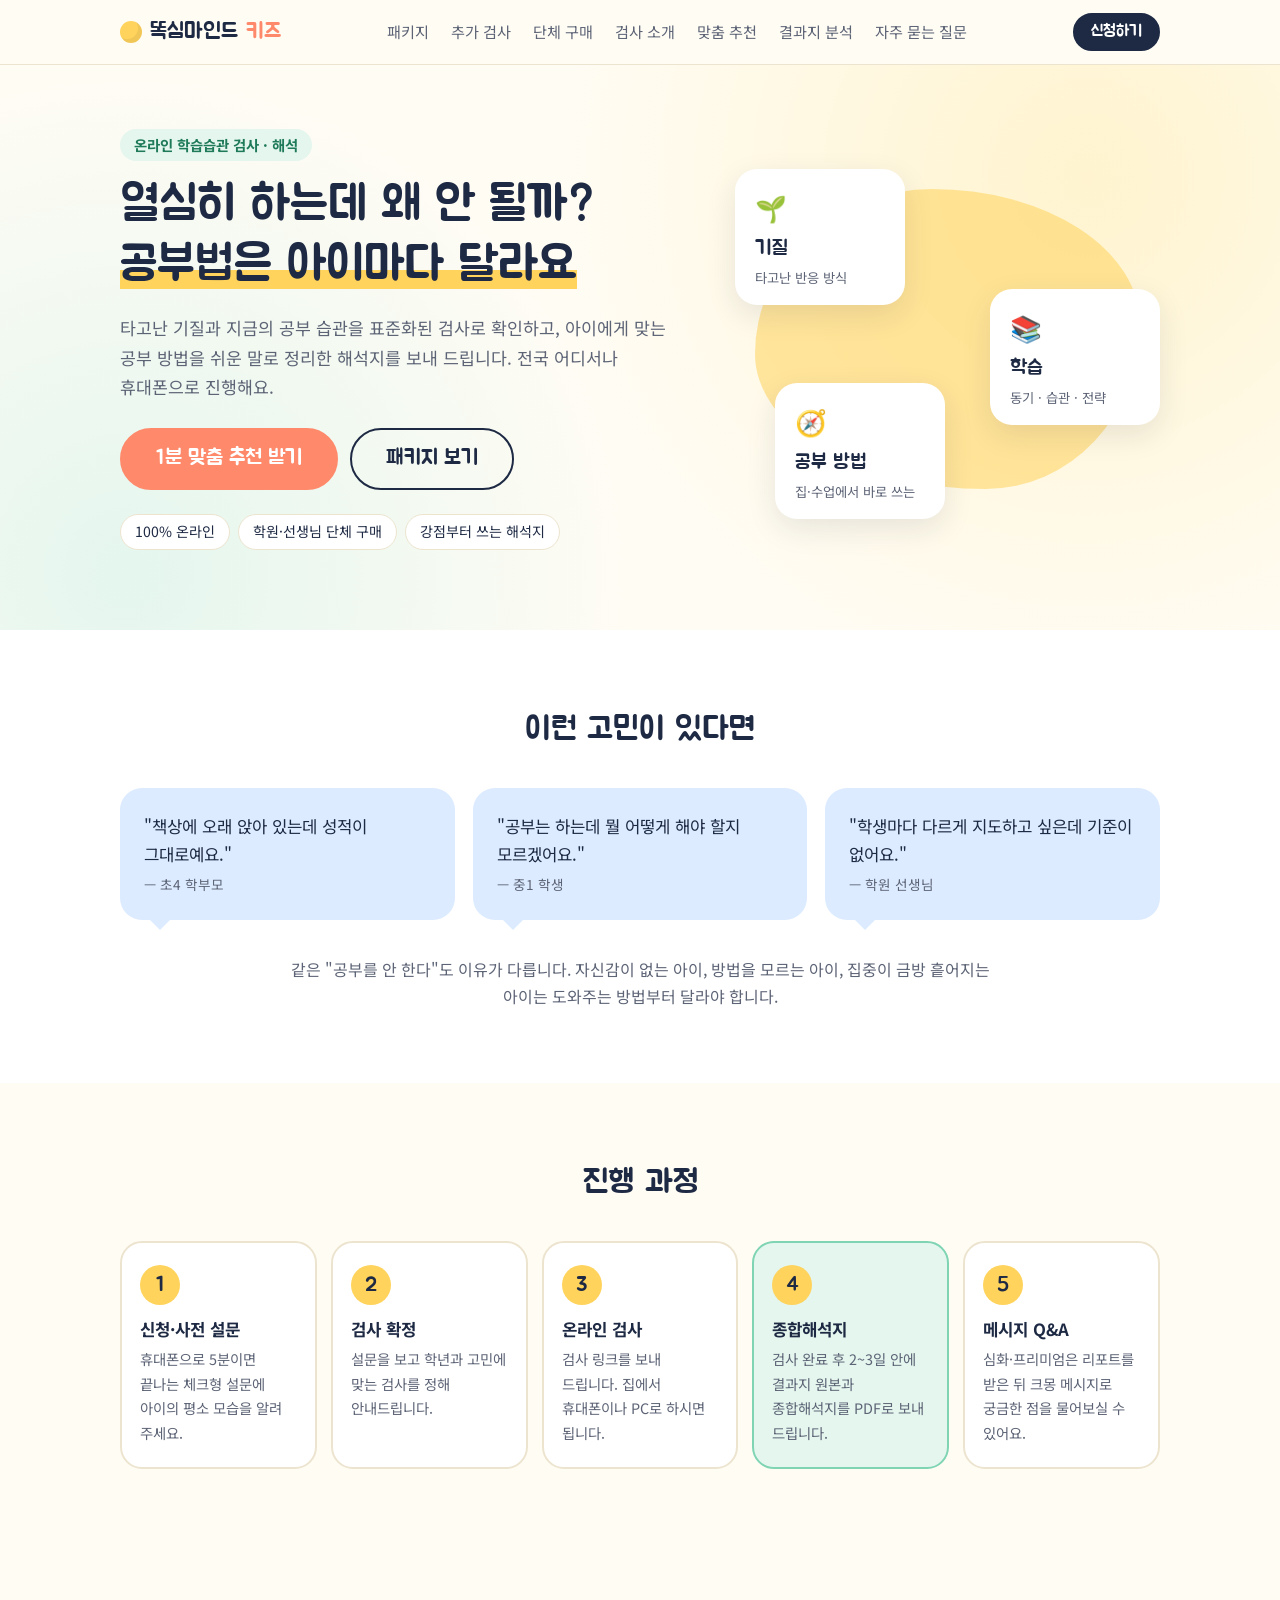
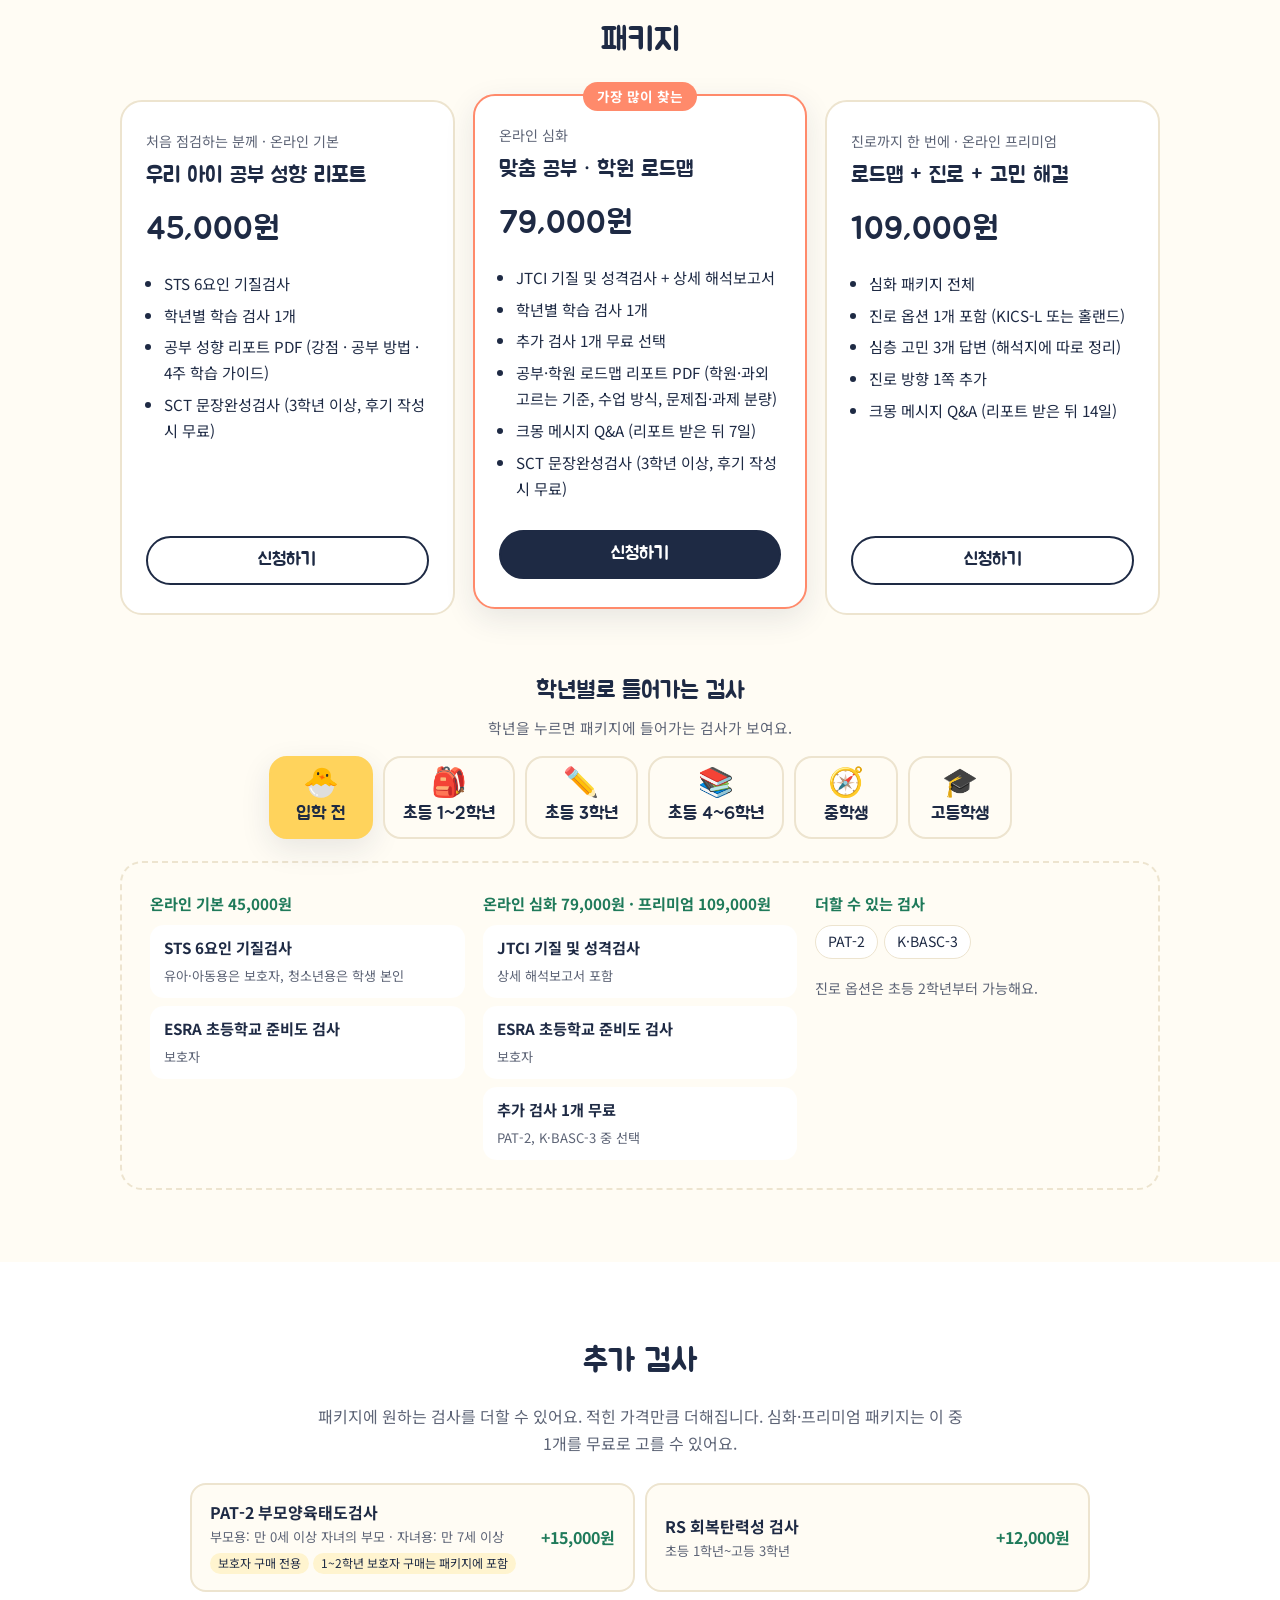
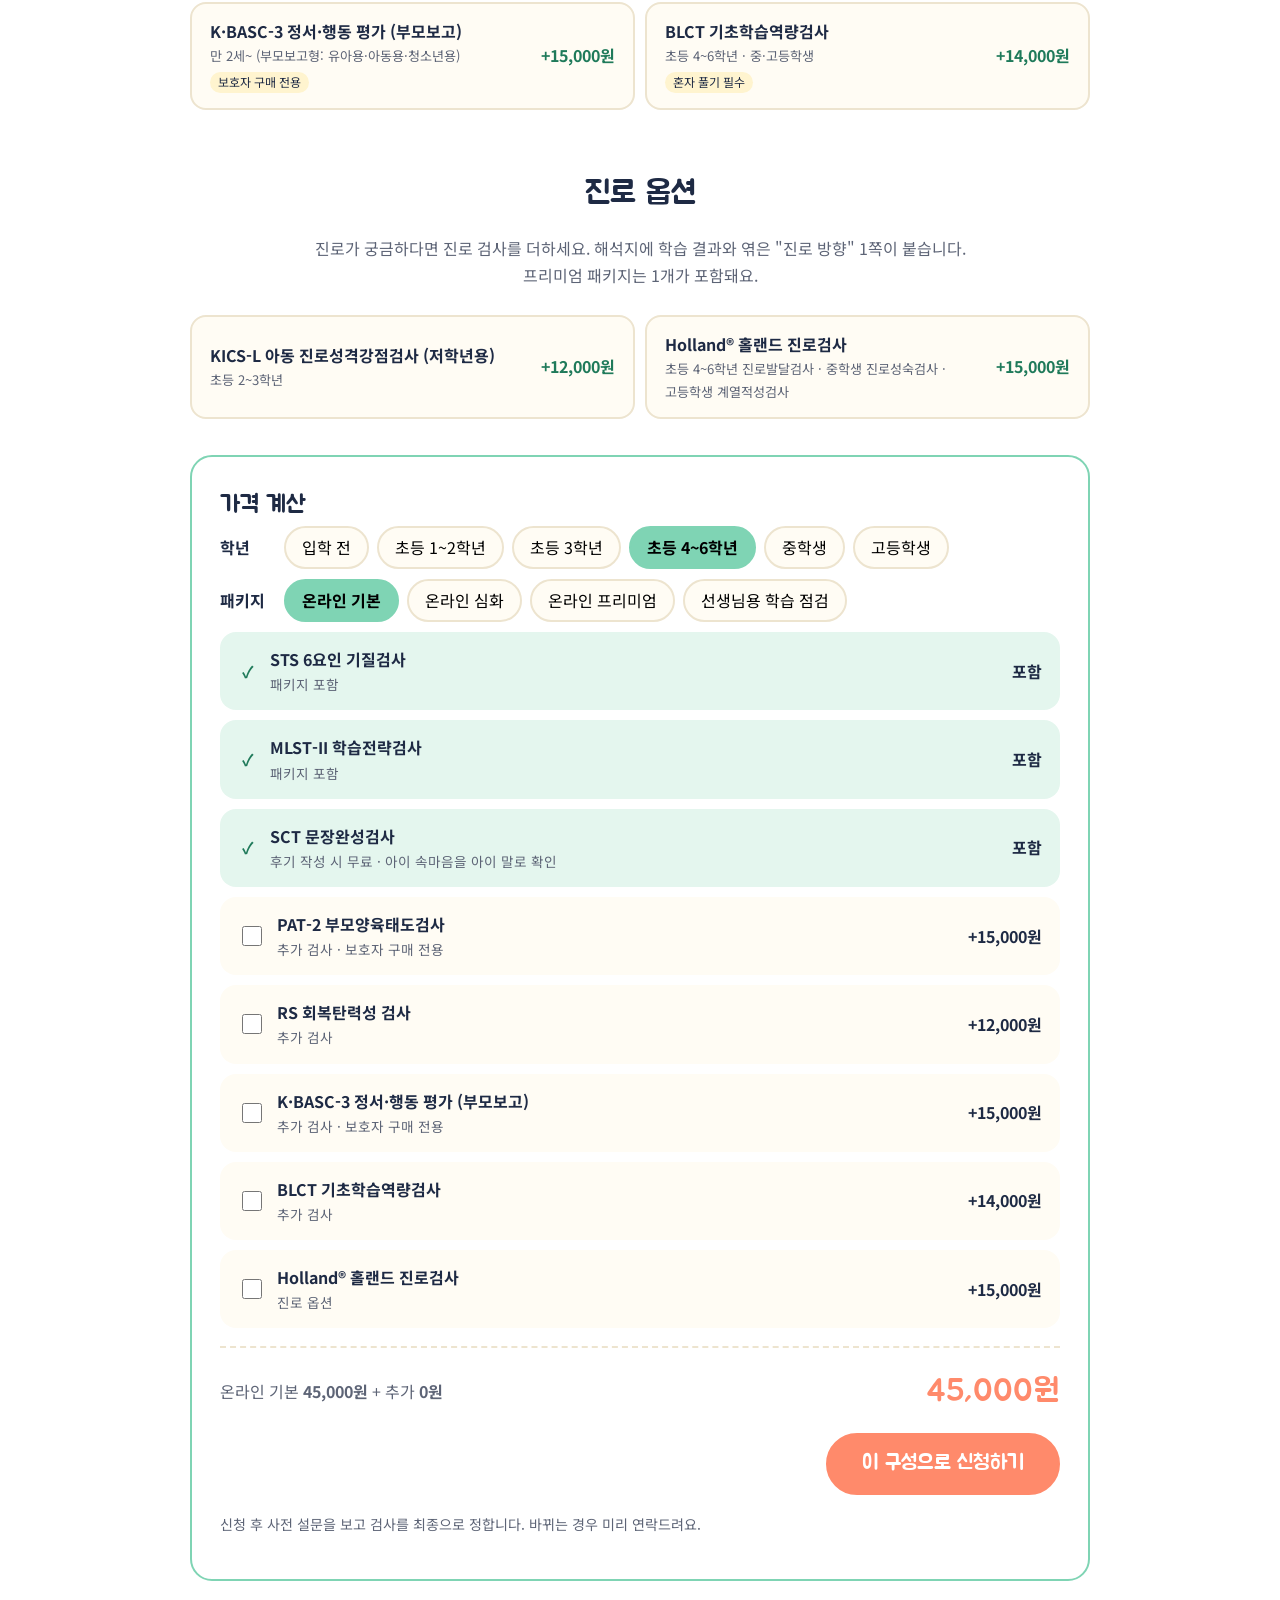
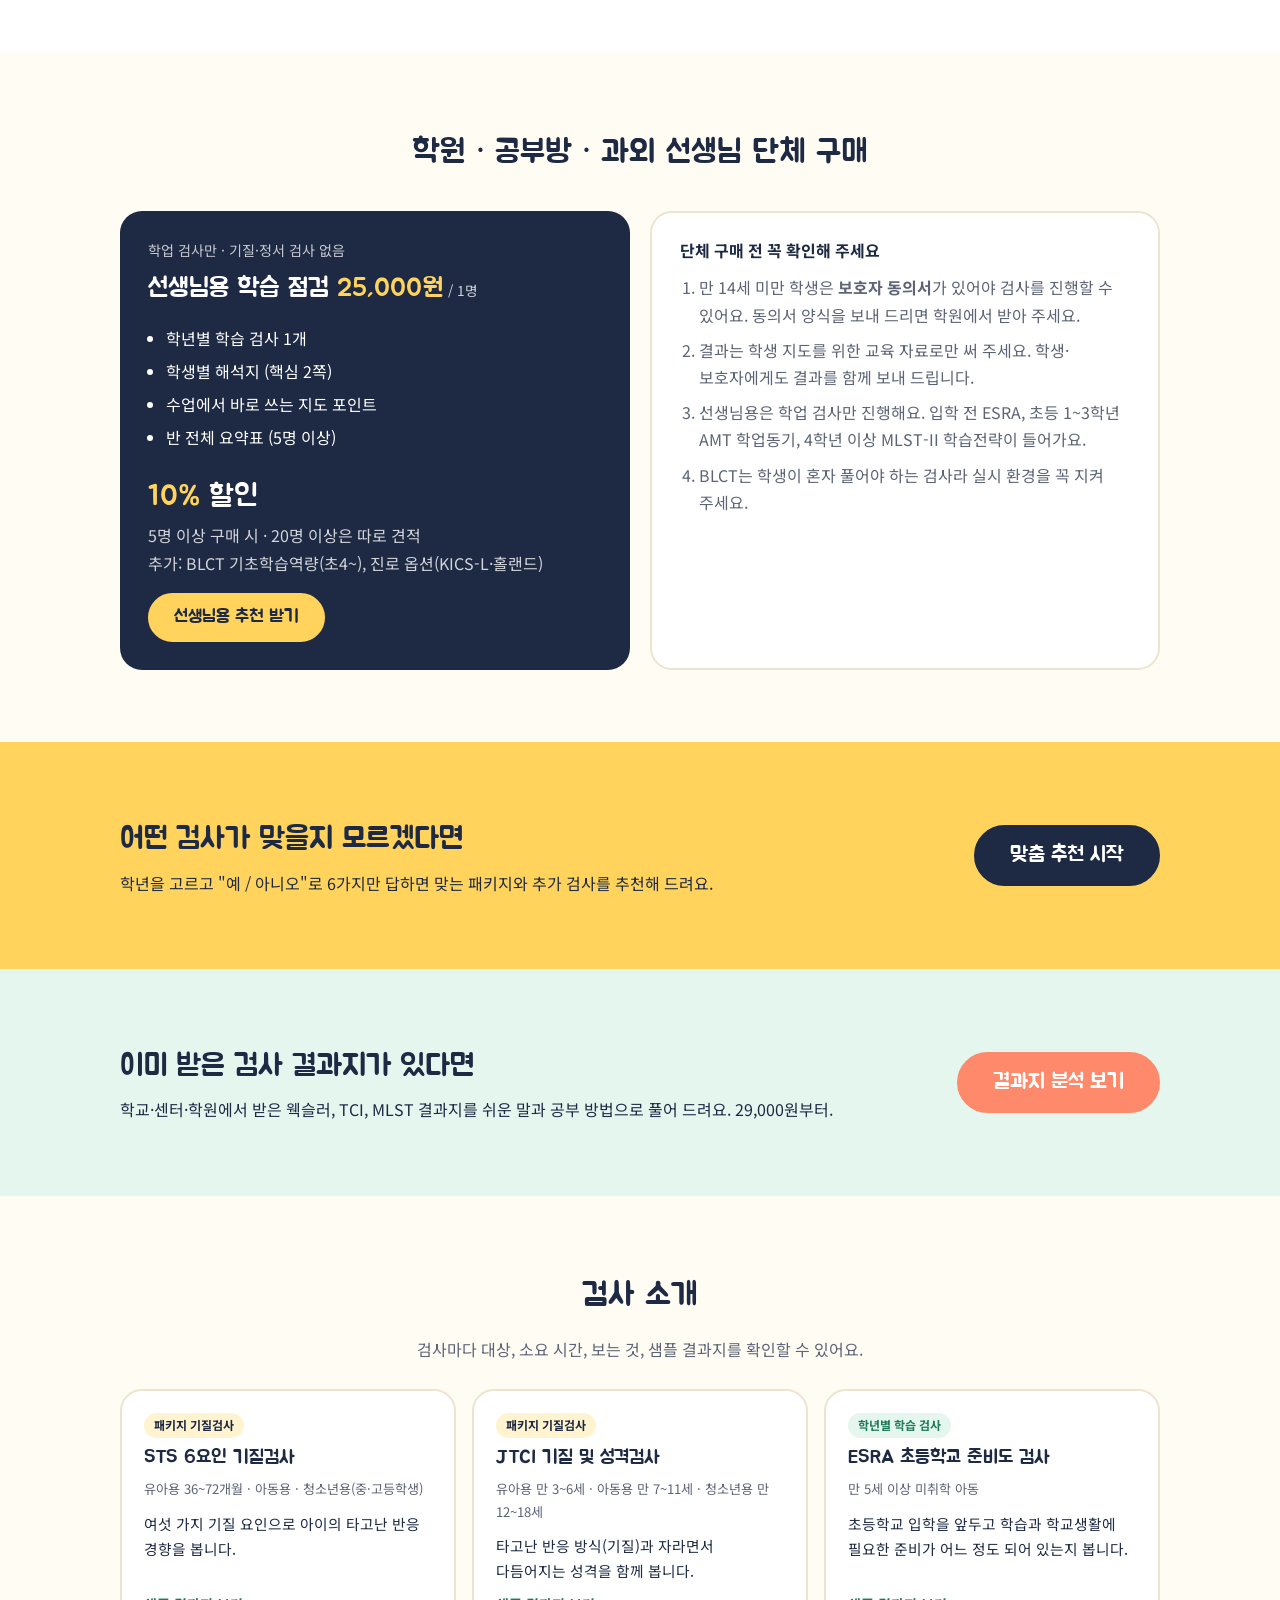
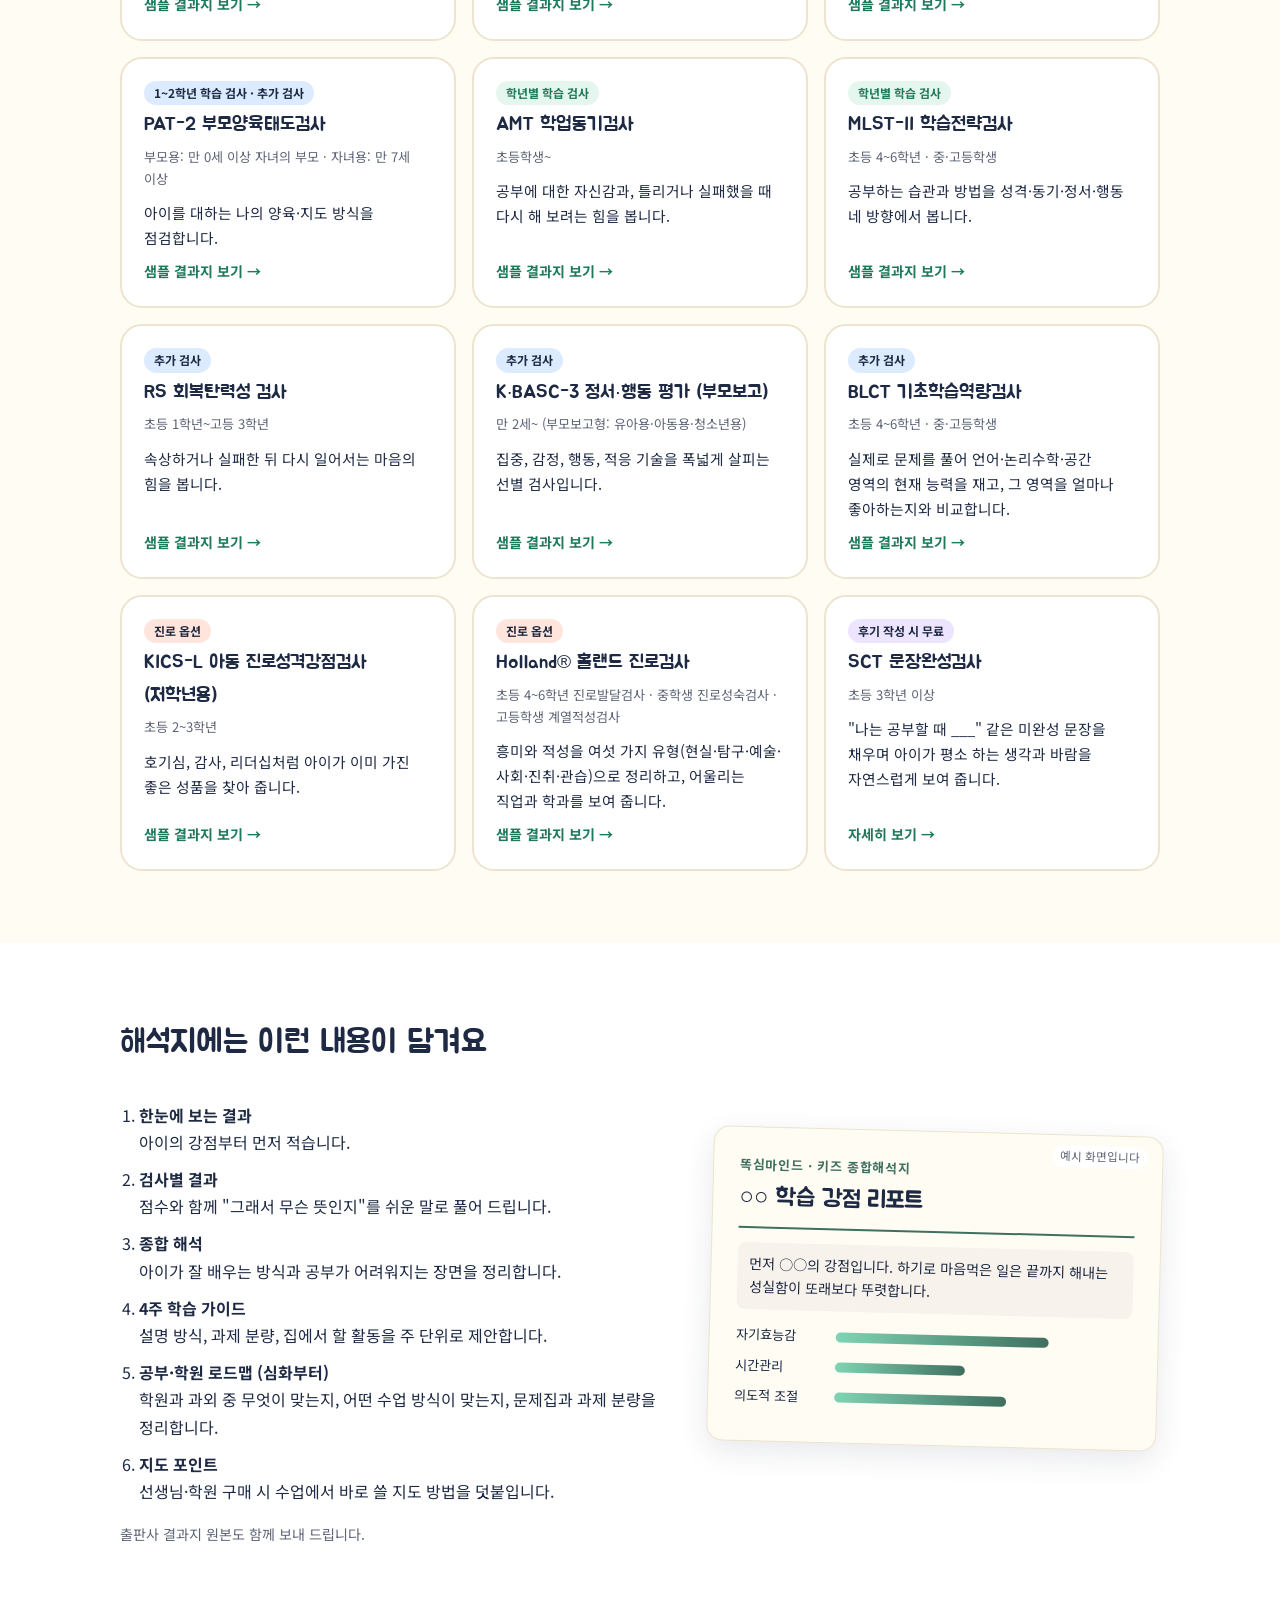
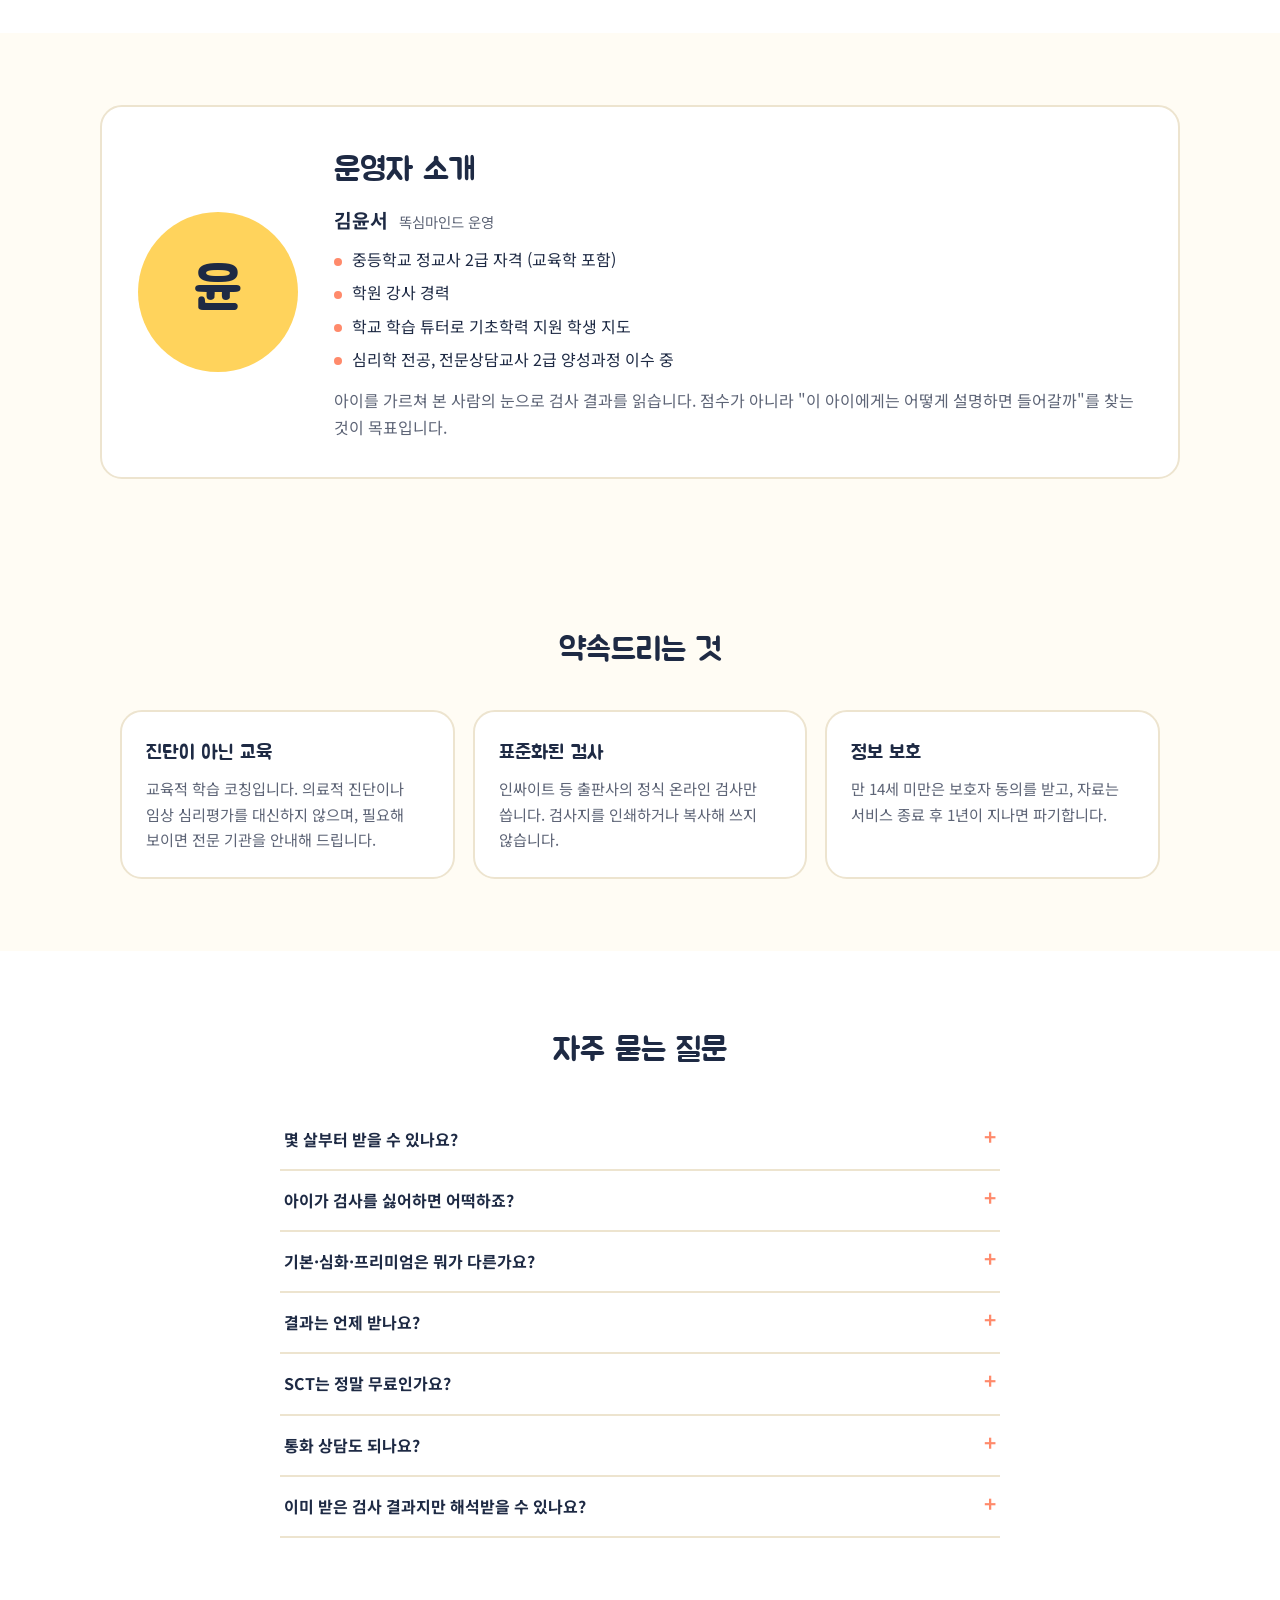
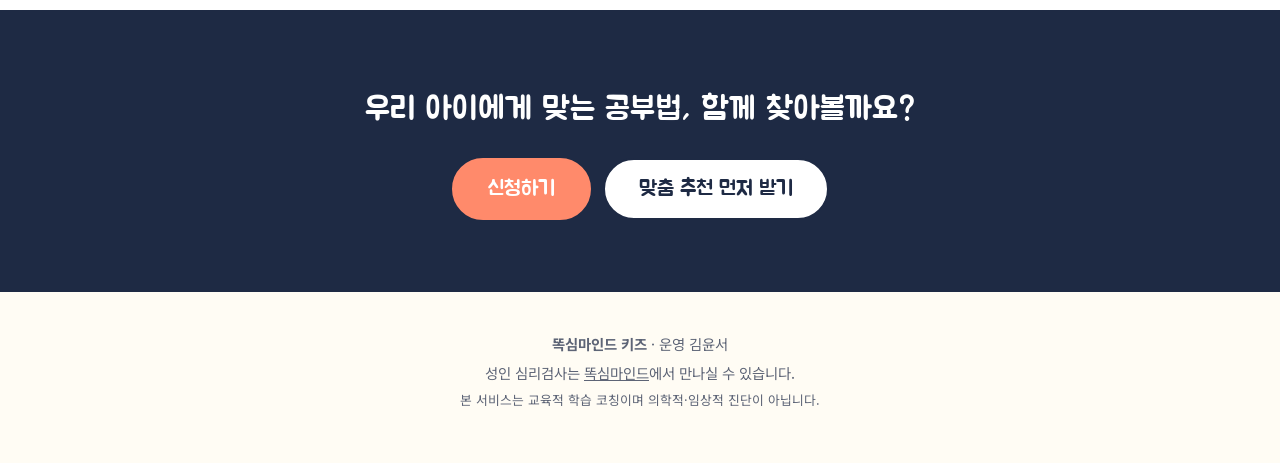
==== commit 5d190739: "3단 패키지(기본 45,000/심화 79,000/프리미엄 109,000), 전화 상담→메시지 Q&A, 결과지 분석 페이지 추가 Co-Authored-By: Claude Opus 5" ====
--- a/index.html
+++ b/index.html
@@ -9,7 +9,7 @@
 <link rel="preconnect" href="https://fonts.googleapis.com">
 <link rel="preconnect" href="https://fonts.gstatic.com" crossorigin>
 <link href="https://fonts.googleapis.com/css2?family=Jua&family=Noto+Sans+KR:wght@400;500;700&display=swap" rel="stylesheet">
-<link rel="stylesheet" href="css/style.css?v=20261127d">
+<link rel="stylesheet" href="css/style.css?v=20261127f">
 </head>
 <body>
 
@@ -22,6 +22,7 @@
       <a href="#group">단체 구매</a>
       <a href="tests.html">검사 소개</a>
       <a href="quiz.html">맞춤 추천</a>
+      <a href="analysis.html">결과지 분석</a>
       <a href="#faq">자주 묻는 질문</a>
     </nav>
     <a class="btn btn-sm js-contact" href="#">신청하기</a>
@@ -78,7 +79,7 @@
       <li><span class="n">2</span><b>검사 확정</b><p>설문을 보고 학년과 고민에 맞는 검사를 정해 안내드립니다.</p></li>
       <li><span class="n">3</span><b>온라인 검사</b><p>검사 링크를 보내 드립니다. 집에서 휴대폰이나 PC로 하시면 됩니다.</p></li>
       <li><span class="n">4</span><b>종합해석지</b><p>검사 완료 후 2~3일 안에 결과지 원본과 종합해석지를 PDF로 보내 드립니다.</p></li>
-      <li><span class="n">5</span><b>전화 해석</b><p>심화 패키지는 20분 전화로 결과를 직접 설명해 드립니다.</p></li>
+      <li><span class="n">5</span><b>메시지 Q&amp;A</b><p>심화·프리미엄은 리포트를 받은 뒤 크몽 메시지로 궁금한 점을 물어보실 수 있어요.</p></li>
     </ol>
   </div>
 </section>
@@ -87,7 +88,7 @@
 <section id="price" class="price">
   <div class="wrap">
     <h2 class="sec-title">패키지</h2>
-    <div class="plans plans-2" id="plans"></div>
+    <div class="plans" id="plans"></div>
 
     <div class="gtable-wrap">
       <h3 class="sub-title">학년별로 들어가는 검사</h3>
@@ -102,11 +103,11 @@
 <section id="addon" class="addon">
   <div class="wrap">
     <h2 class="sec-title">추가 검사</h2>
-    <p class="sec-sub">패키지에 원하는 검사를 더할 수 있어요. 적힌 가격만큼 더해집니다. 심화 패키지는 이 중 1개를 무료로 고를 수 있어요.</p>
+    <p class="sec-sub">패키지에 원하는 검사를 더할 수 있어요. 적힌 가격만큼 더해집니다. 심화·프리미엄 패키지는 이 중 1개를 무료로 고를 수 있어요.</p>
     <div class="addon-list" id="addonList"></div>
 
     <h2 class="sec-title career-title">진로 옵션</h2>
-    <p class="sec-sub">진로가 궁금하다면 진로 검사를 더하세요. 해석지에 학습 결과와 엮은 "진로 방향" 1쪽이 붙습니다.</p>
+    <p class="sec-sub">진로가 궁금하다면 진로 검사를 더하세요. 해석지에 학습 결과와 엮은 "진로 방향" 1쪽이 붙습니다. 프리미엄 패키지는 1개가 포함돼요.</p>
     <div class="addon-list" id="careerList"></div>
 
     <div class="calc" id="calc">
@@ -159,6 +160,17 @@
   </div>
 </section>
 
+<!-- ANALYSIS BAND -->
+<section class="ana-band">
+  <div class="wrap quiz-cta-in">
+    <div>
+      <h2>이미 받은 검사 결과지가 있다면</h2>
+      <p>학교·센터·학원에서 받은 웩슬러, TCI, MLST 결과지를 쉬운 말과 공부 방법으로 풀어 드려요. 29,000원부터.</p>
+    </div>
+    <a class="btn btn-big" href="analysis.html">결과지 분석 보기</a>
+  </div>
+</section>
+
 <!-- TESTS -->
 <section id="tests" class="tests-sec">
   <div class="wrap">
@@ -178,6 +190,7 @@
         <li><b>검사별 결과</b> 점수와 함께 "그래서 무슨 뜻인지"를 쉬운 말로 풀어 드립니다.</li>
         <li><b>종합 해석</b> 아이가 잘 배우는 방식과 공부가 어려워지는 장면을 정리합니다.</li>
         <li><b>4주 학습 가이드</b> 설명 방식, 과제 분량, 집에서 할 활동을 주 단위로 제안합니다.</li>
+        <li><b>공부·학원 로드맵 (심화부터)</b> 학원과 과외 중 무엇이 맞는지, 어떤 수업 방식이 맞는지, 문제집과 과제 분량을 정리합니다.</li>
         <li><b>지도 포인트</b> 선생님·학원 구매 시 수업에서 바로 쓸 지도 방법을 덧붙입니다.</li>
       </ol>
       <p class="small-note">출판사 결과지 원본도 함께 보내 드립니다.</p>
@@ -230,10 +243,11 @@
     <h2 class="sec-title">자주 묻는 질문</h2>
     <details><summary>몇 살부터 받을 수 있나요?</summary><p>만 5세(입학 전)부터 고등학생까지 가능합니다. 학년에 따라 쓰는 검사가 달라집니다.</p></details>
     <details><summary>아이가 검사를 싫어하면 어떡하죠?</summary><p>저학년은 보호자 응답형 검사가 중심이라 아이가 직접 풀 문항이 많지 않습니다. 고학년 검사도 대부분 20~40분이면 끝나요.</p></details>
-    <details><summary>기본과 심화는 뭐가 다른가요?</summary><p>기본은 짧은 기질검사(STS)로 시작하고, 심화는 기질과 성격을 함께 보는 JTCI 상세보고서에 추가 검사 1개와 20분 전화 해석이 더해집니다.</p></details>
+    <details><summary>기본·심화·프리미엄은 뭐가 다른가요?</summary><p>기본은 짧은 기질검사(STS)와 학습 검사로 공부 성향 리포트를 드려요. 심화는 기질과 성격을 함께 보는 JTCI와 추가 검사 1개로 공부·학원 로드맵까지 드리고, 메시지로 질문하실 수 있어요. 프리미엄은 여기에 진로 검사 1개와 심층 고민 3개 답변이 더해집니다.</p></details>
     <details><summary>결과는 언제 받나요?</summary><p>모든 검사가 끝난 뒤 2~3일 안에 결과지 원본과 종합해석지를 PDF로 보내 드립니다.</p></details>
     <details><summary>SCT는 정말 무료인가요?</summary><p>네. 후기 작성을 약속해 주시면 3학년 이상 아이에게 SCT 문장완성검사를 무료로 함께 해 드립니다.</p></details>
-    <details><summary>방문 상담도 되나요?</summary><p>현재는 온라인으로만 진행합니다. 심화 패키지의 20분 전화 해석으로 궁금한 점을 직접 물어보실 수 있어요.</p></details>
+    <details><summary>통화 상담도 되나요?</summary><p>온라인으로만 진행하고, 상담은 크몽 메시지 Q&amp;A로 드려요. 시간 맞추실 필요 없이 편할 때 물어보시면 됩니다.</p></details>
+    <details><summary>이미 받은 검사 결과지만 해석받을 수 있나요?</summary><p>네. 학교·센터·학원에서 받은 결과지는 <a href="analysis.html">결과지 분석</a> 상품으로 해석해 드려요.</p></details>
   </div>
 </section>
 
@@ -258,7 +272,7 @@
   </div>
 </footer>
 
-<script src="js/config.js?v=20261127d"></script>
-<script src="js/main.js?v=20261127d"></script>
+<script src="js/config.js?v=20261127f"></script>
+<script src="js/main.js?v=20261127f"></script>
 </body>
 </html>
--- a/css/style.css
+++ b/css/style.css
@@ -336,3 +336,21 @@
 /* 나란한 버튼 크기 통일 (신청하기와 같은 크기) */
 .hero-cta .btn, .sample-btns .btn { padding: 16px 34px; font-size: 1.3rem; min-height: 62px; }
 @media (max-width: 560px) { .hero-cta .btn, .sample-btns .btn { padding: 14px 22px; font-size: 1.15rem; min-height: 56px; } }
+
+/* 추천 결과: 선택형 */
+.pkg-toggle { display: flex; gap: 8px; flex-wrap: wrap; margin: -8px 0 8px; }
+.rbox .calc-list { gap: 8px; }
+.rbox .ci { grid-template-columns: auto 1fr auto; padding: 10px 14px; }
+.rbox .ci.rec { border-color: var(--coral); }
+.rbox .ci em { font-style: normal; font-size: .72rem; font-weight: 700; color: #fff; background: var(--coral); border-radius: 999px; padding: 1px 8px; margin-left: 6px; vertical-align: middle; }
+.rbox .ci small { display: block; }
+.opt { font-size: .78rem; color: var(--sub); font-weight: 400; }
+.rprice small { display: block; font-size: .8rem; color: var(--sub); }
+.qcard .ci-price { font-size: .92rem; }
+
+/* 3단 패키지, 결과지 분석 */
+.ana-band { background: var(--mint-soft); }
+.ana-band h2 { font-size: 1.9rem; margin: 0 0 4px; }
+.ana-band p { margin: 0; }
+.ana-head { background: radial-gradient(circle at 85% 20%, var(--sun-soft) 0, transparent 45%); }
+.plan h3 { font-size: 1.35rem; }
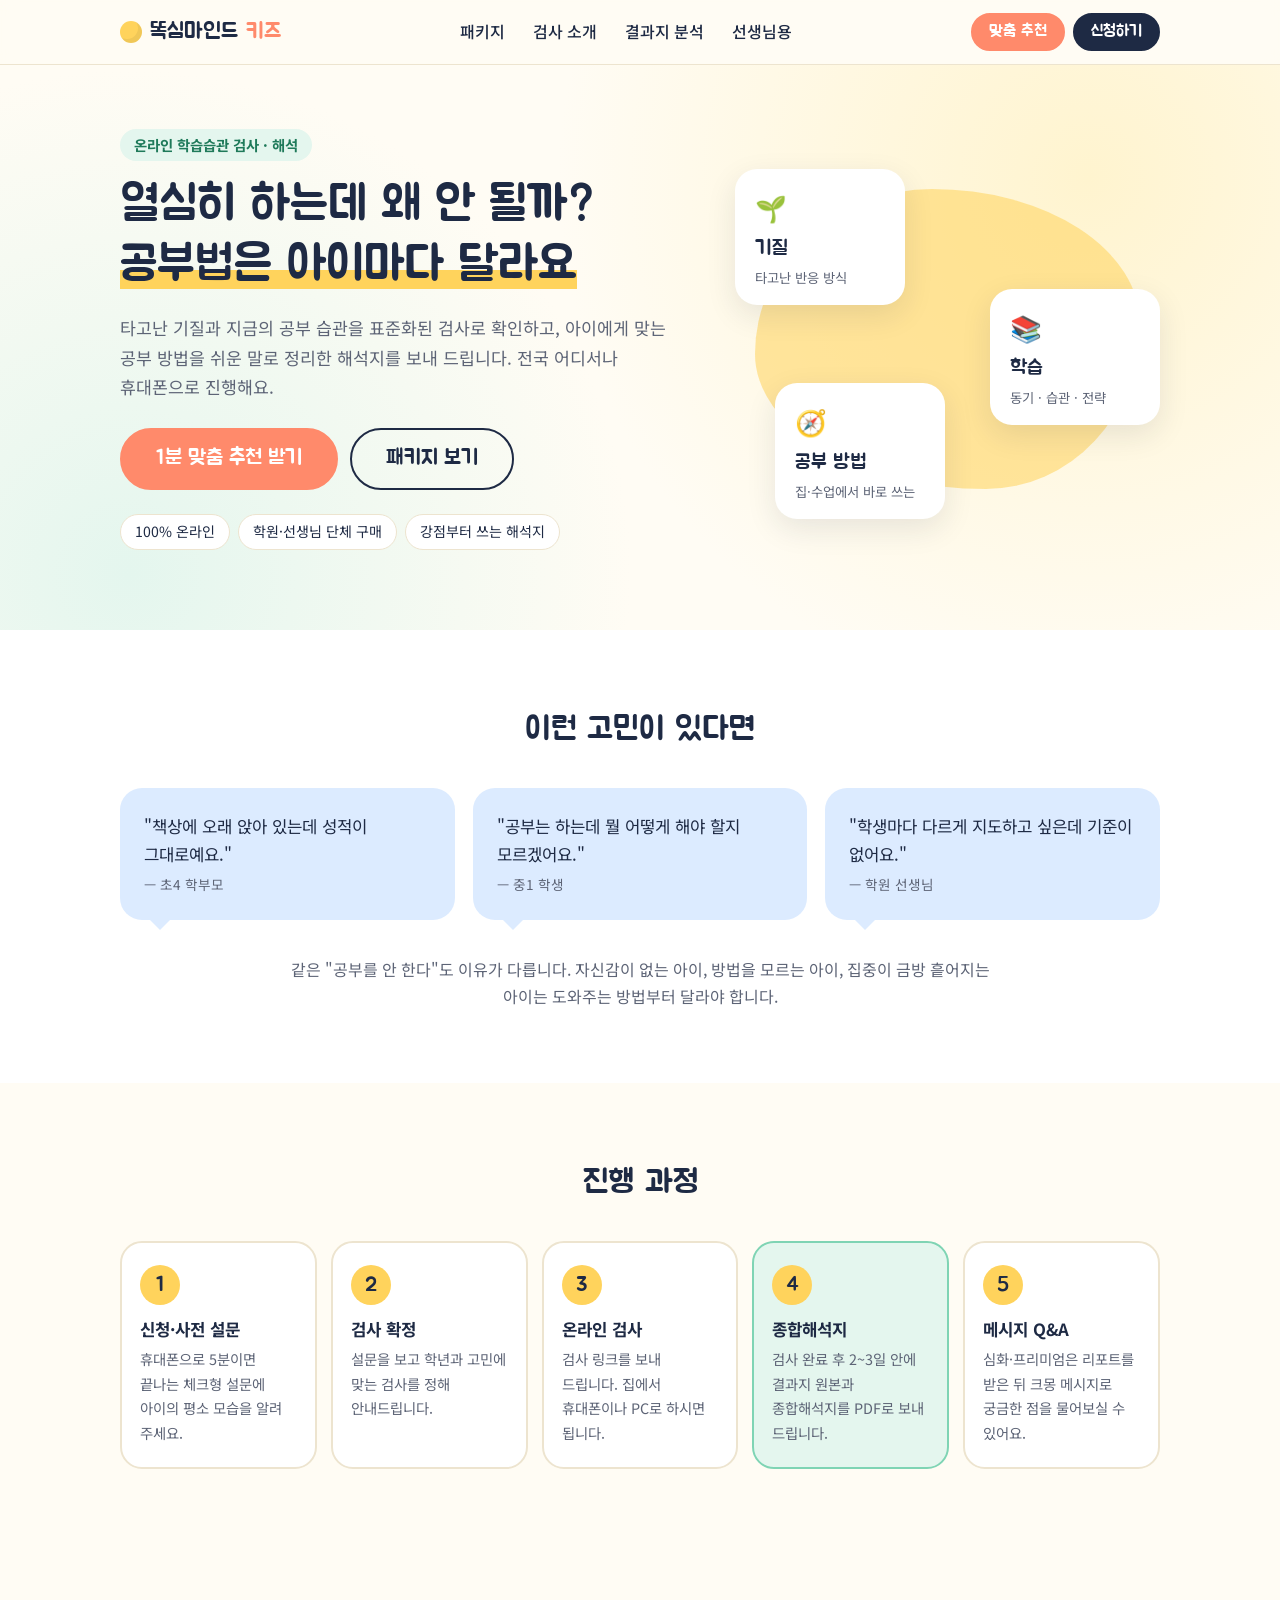
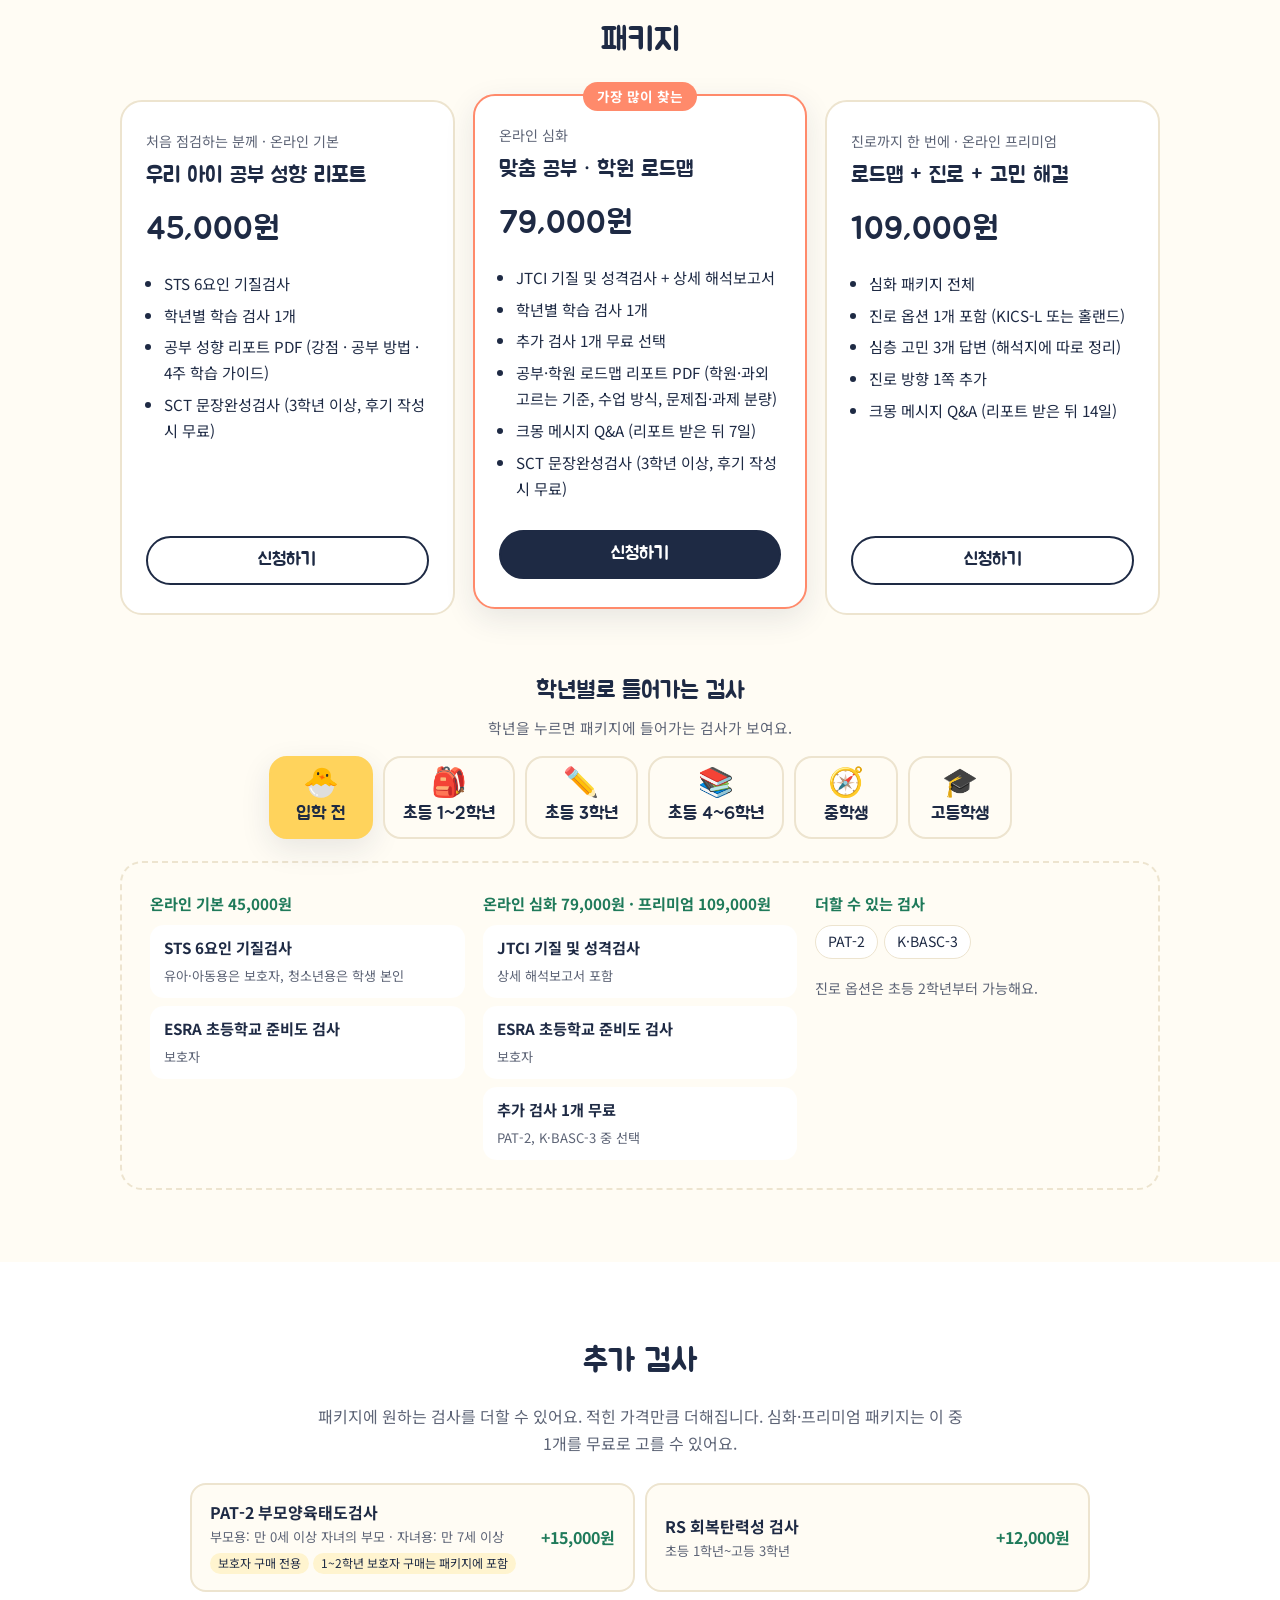
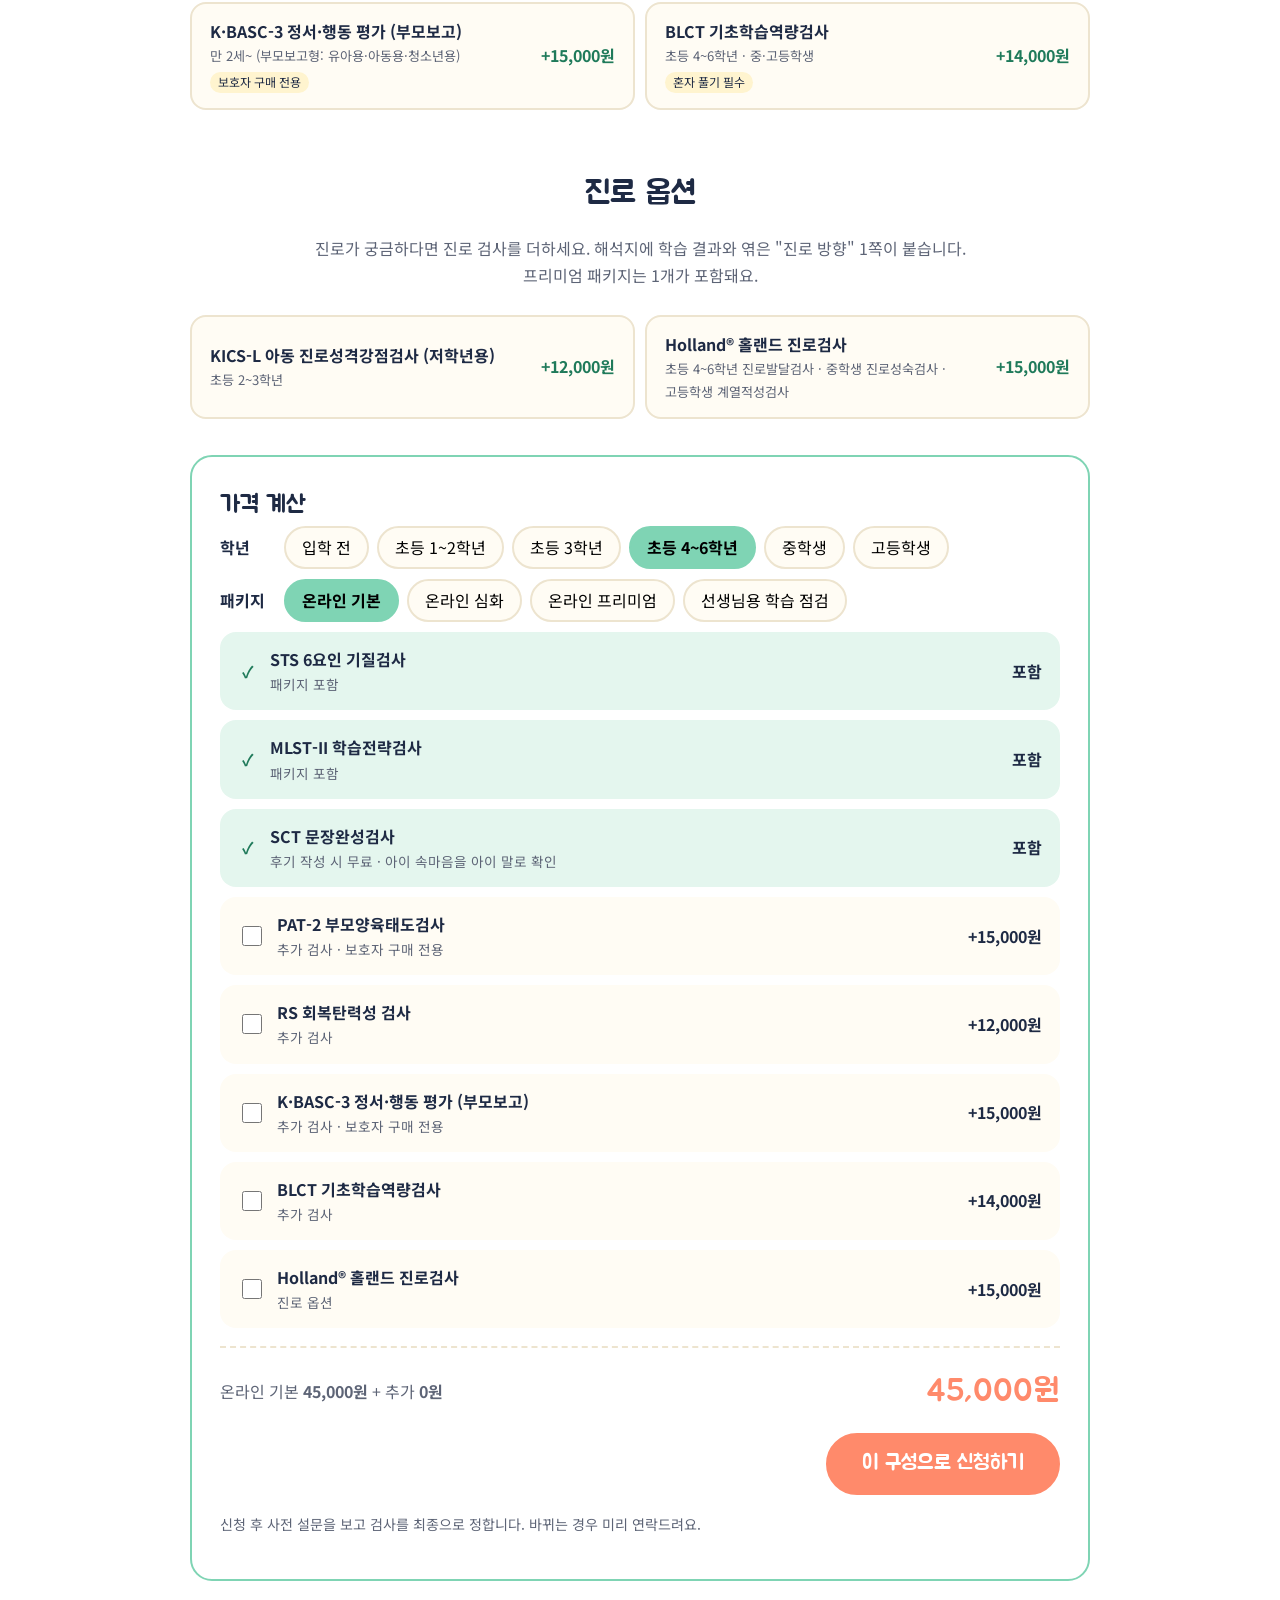
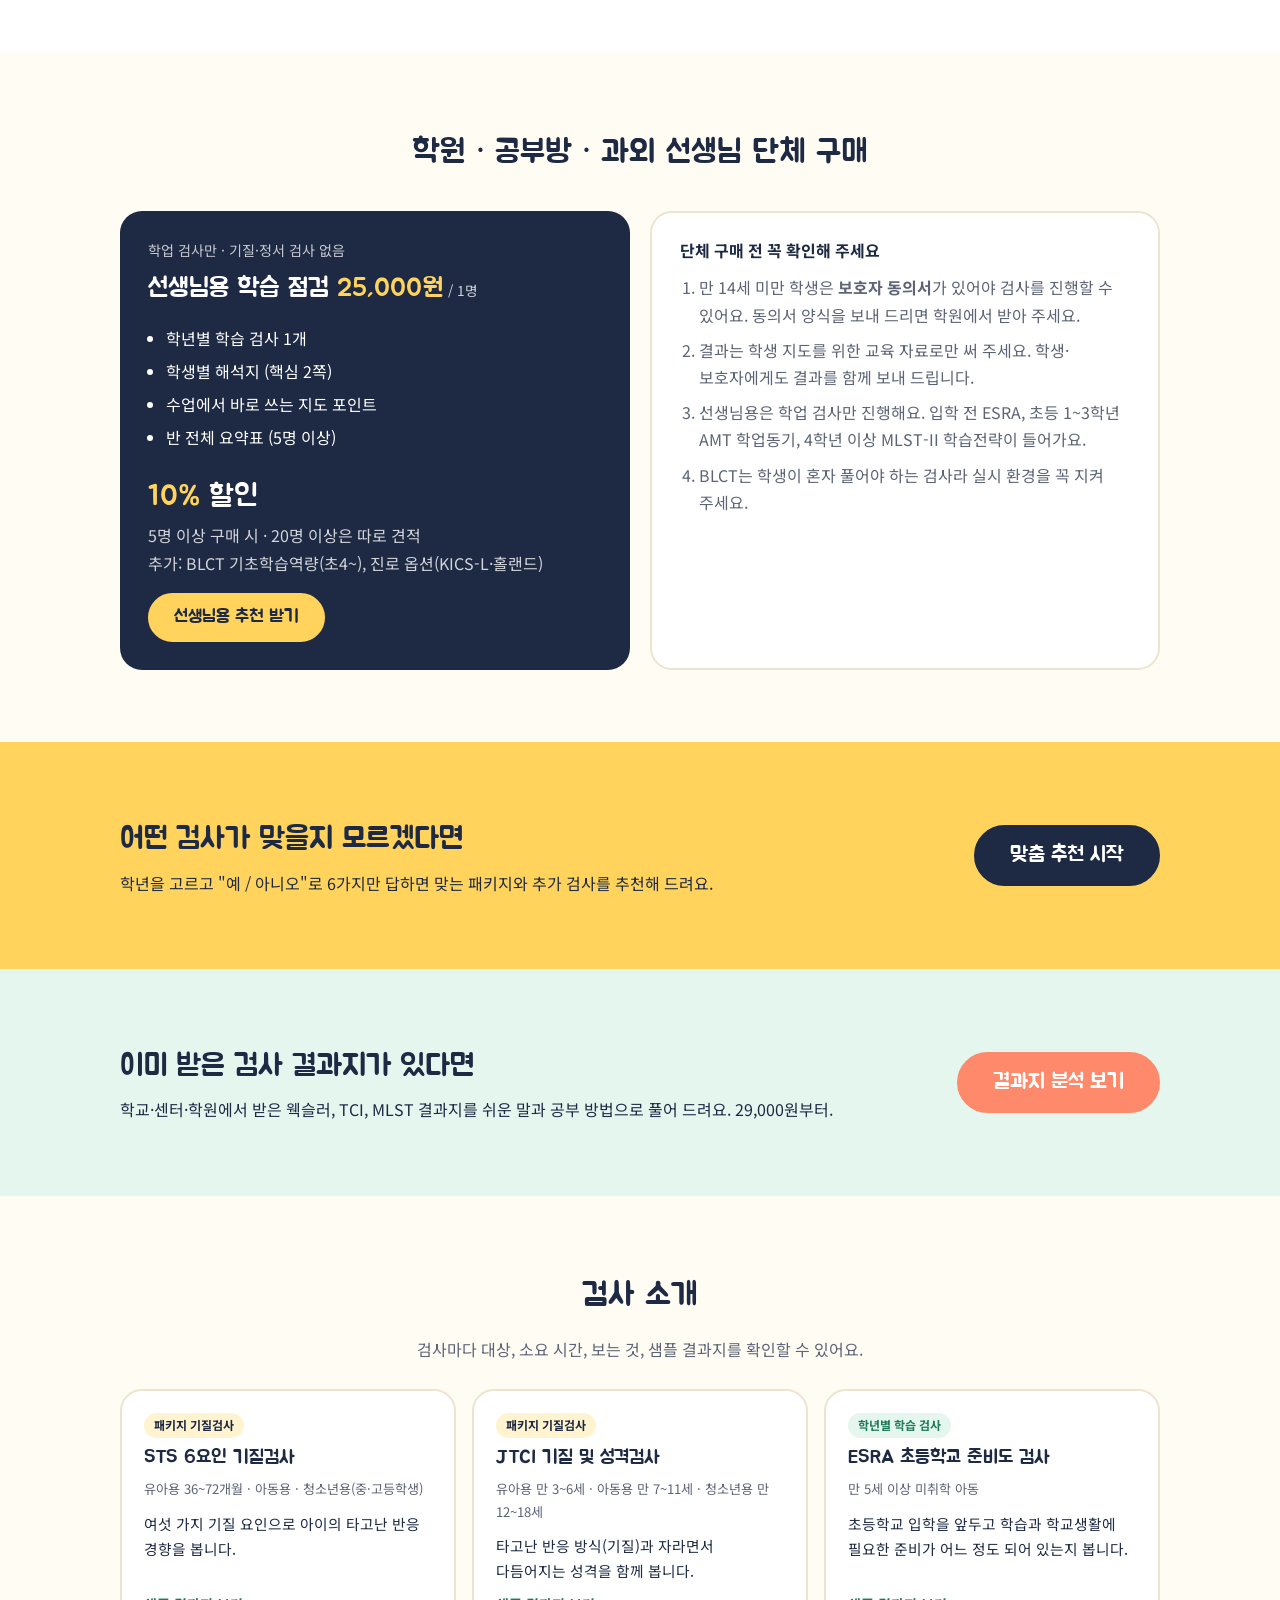
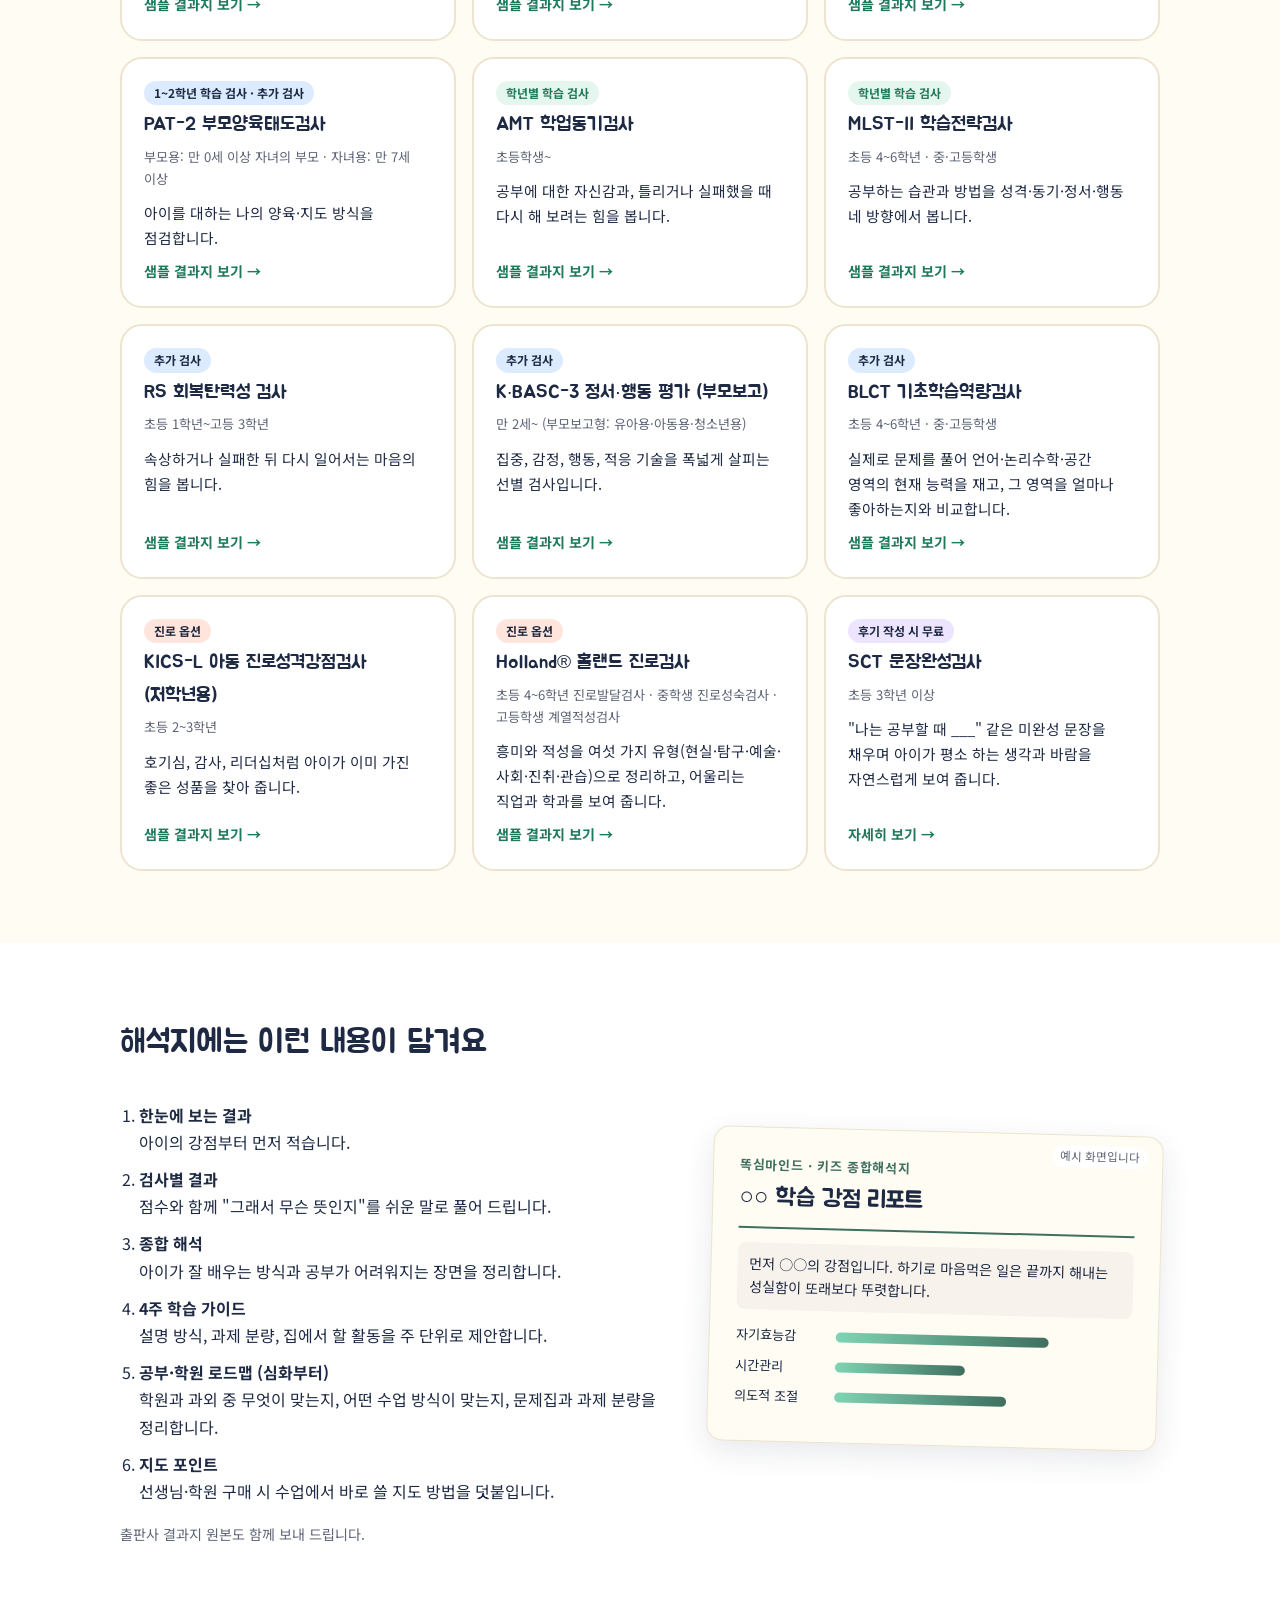
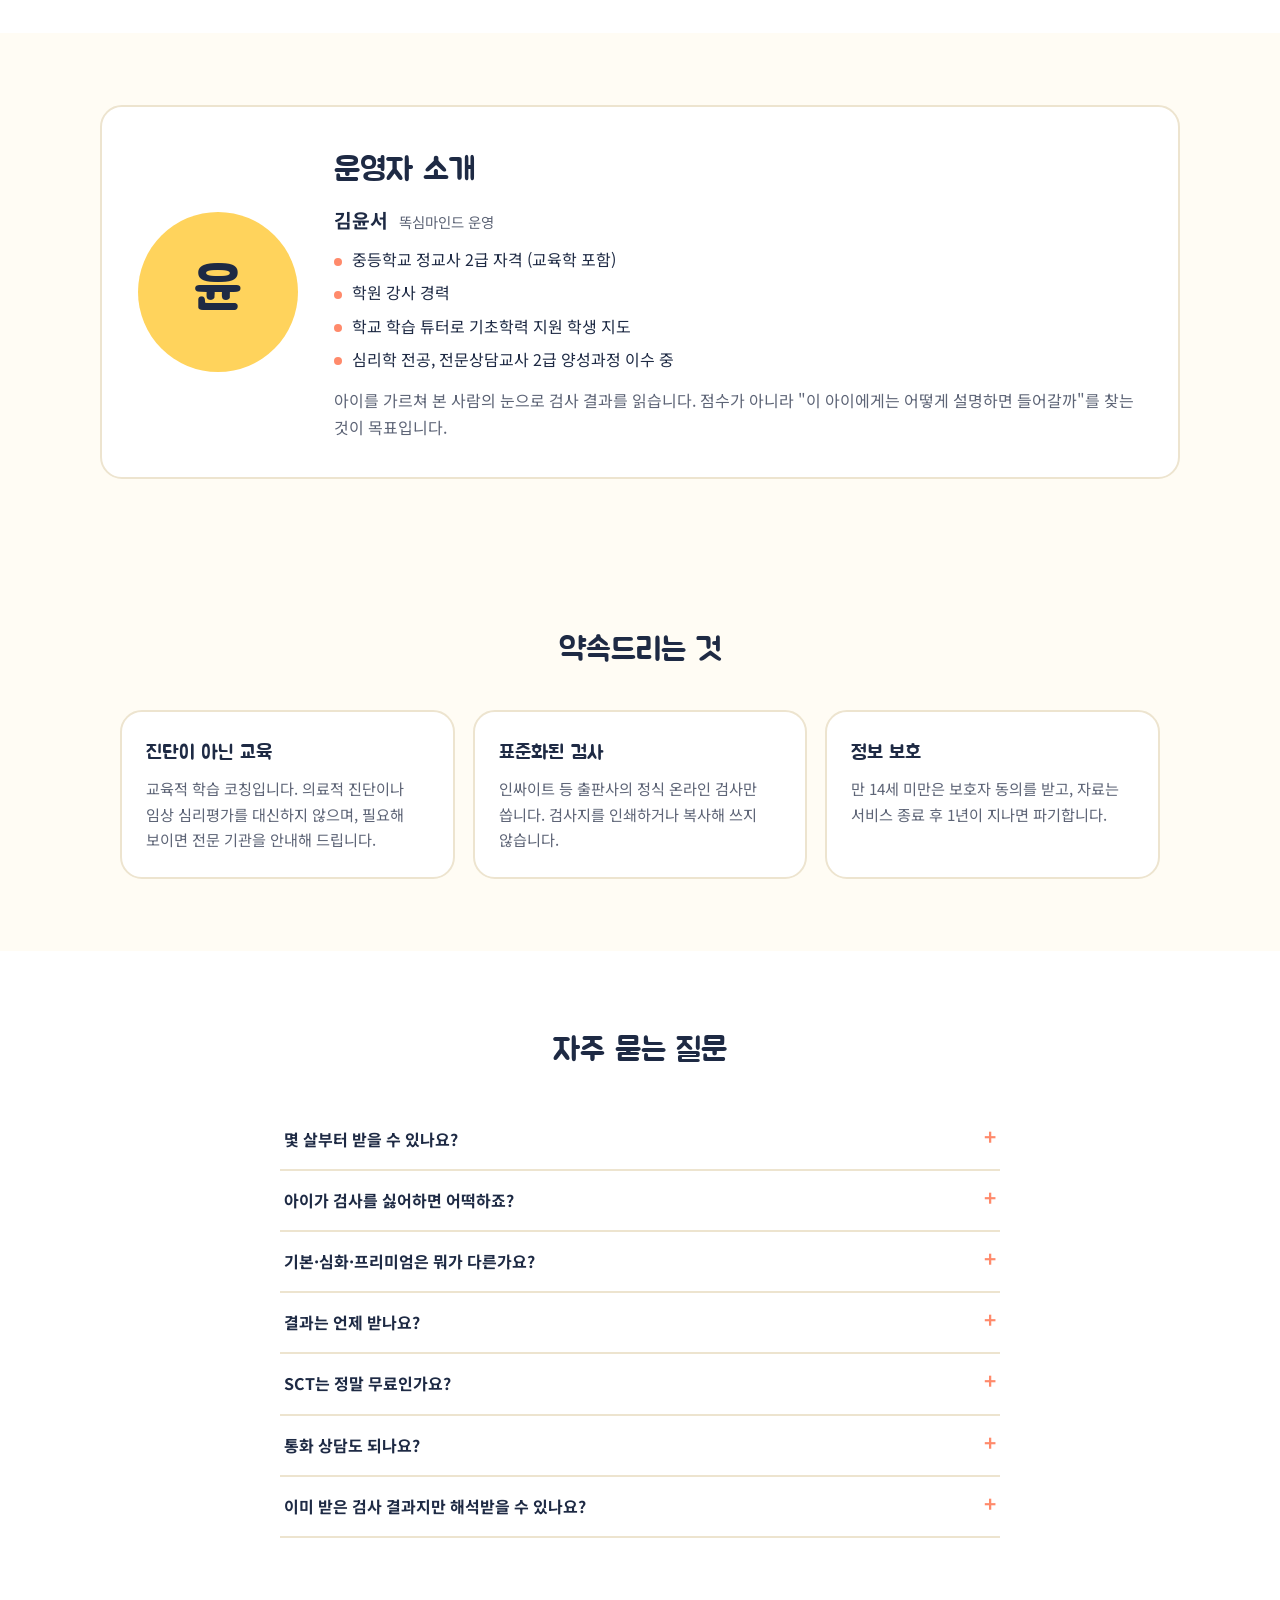
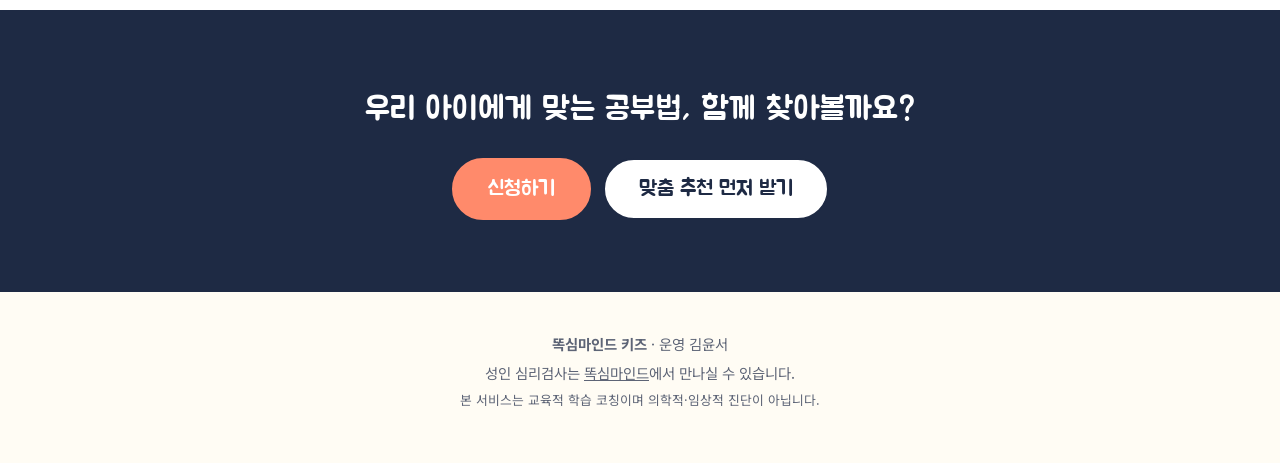
==== commit e6456de5: "상단 메뉴 4개로 줄이고 맞춤 추천·신청하기 버튼으로 분리 Co-Authored-By: Claude Opus 5.5 <noreply@anthropic.com> Claude-Sess" ====
--- a/index.html
+++ b/index.html
@@ -9,7 +9,7 @@
 <link rel="preconnect" href="https://fonts.googleapis.com">
 <link rel="preconnect" href="https://fonts.gstatic.com" crossorigin>
 <link href="https://fonts.googleapis.com/css2?family=Jua&family=Noto+Sans+KR:wght@400;500;700&display=swap" rel="stylesheet">
-<link rel="stylesheet" href="css/style.css?v=20261127f">
+<link rel="stylesheet" href="css/style.css?v=20261127g">
 </head>
 <body>
 
@@ -18,14 +18,14 @@
     <a class="logo" href="index.html"><span class="logo-dot"></span>똑심마인드 <b>키즈</b></a>
     <nav class="nav-links">
       <a href="#price">패키지</a>
-      <a href="#addon">추가 검사</a>
-      <a href="#group">단체 구매</a>
       <a href="tests.html">검사 소개</a>
-      <a href="quiz.html">맞춤 추천</a>
       <a href="analysis.html">결과지 분석</a>
-      <a href="#faq">자주 묻는 질문</a>
+      <a href="#group">선생님용</a>
     </nav>
-    <a class="btn btn-sm js-contact" href="#">신청하기</a>
+    <div class="nav-cta">
+      <a class="btn btn-sm btn-quiz" href="quiz.html">맞춤 추천</a>
+      <a class="btn btn-sm js-contact" href="#">신청하기</a>
+    </div>
   </div>
 </header>
 
@@ -272,7 +272,7 @@
   </div>
 </footer>
 
-<script src="js/config.js?v=20261127f"></script>
-<script src="js/main.js?v=20261127f"></script>
+<script src="js/config.js?v=20261127g"></script>
+<script src="js/main.js?v=20261127g"></script>
 </body>
 </html>
--- a/css/style.css
+++ b/css/style.css
@@ -354,3 +354,11 @@
 .ana-band p { margin: 0; }
 .ana-head { background: radial-gradient(circle at 85% 20%, var(--sun-soft) 0, transparent 45%); }
 .plan h3 { font-size: 1.35rem; }
+
+/* 상단 메뉴 단순화 */
+.nav-links { gap: 28px; font-size: 1rem; }
+.nav-links a { color: var(--ink); font-weight: 500; }
+.nav-links a:hover { color: var(--coral); }
+.nav-cta { display: flex; gap: 8px; }
+.btn-quiz { background: var(--coral); border-color: var(--coral); }
+@media (max-width: 560px) { .nav-cta .btn-sm { padding: 6px 12px; font-size: .92rem; } .logo { font-size: 1.15rem; } }
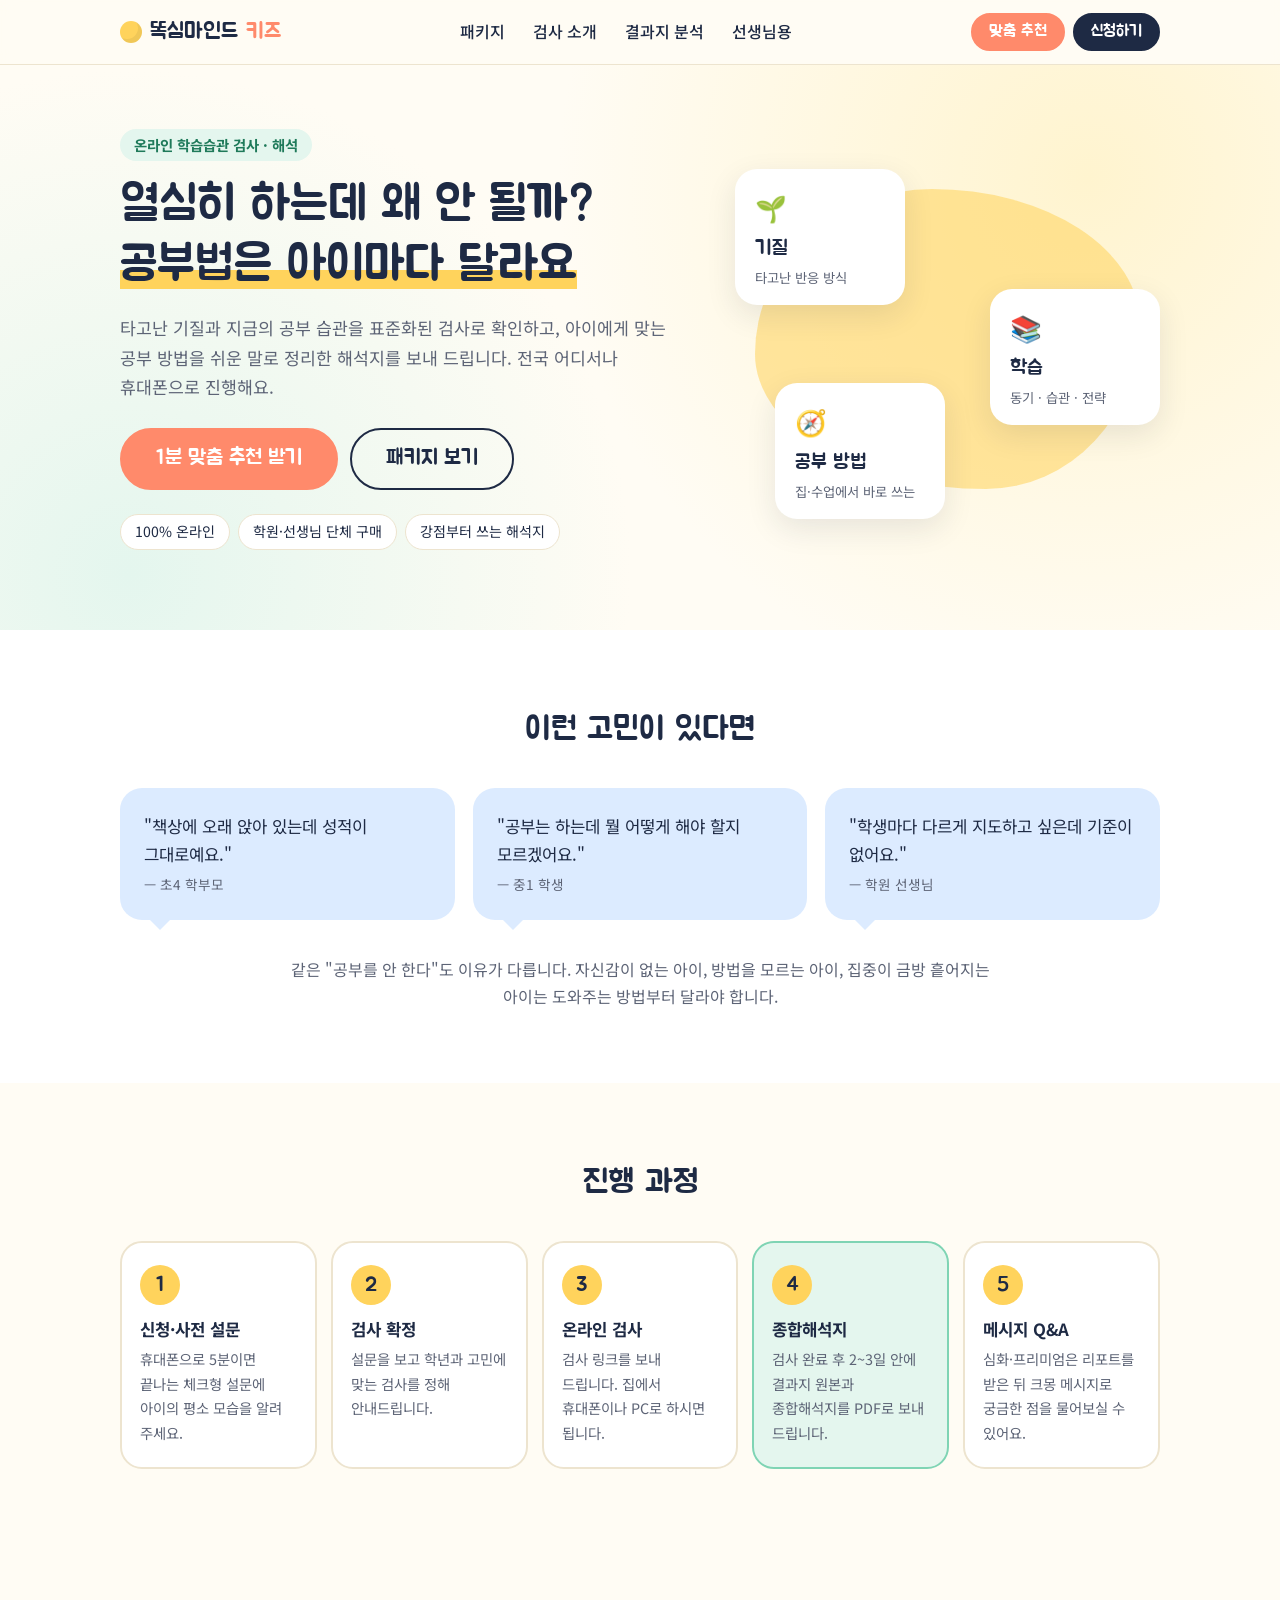
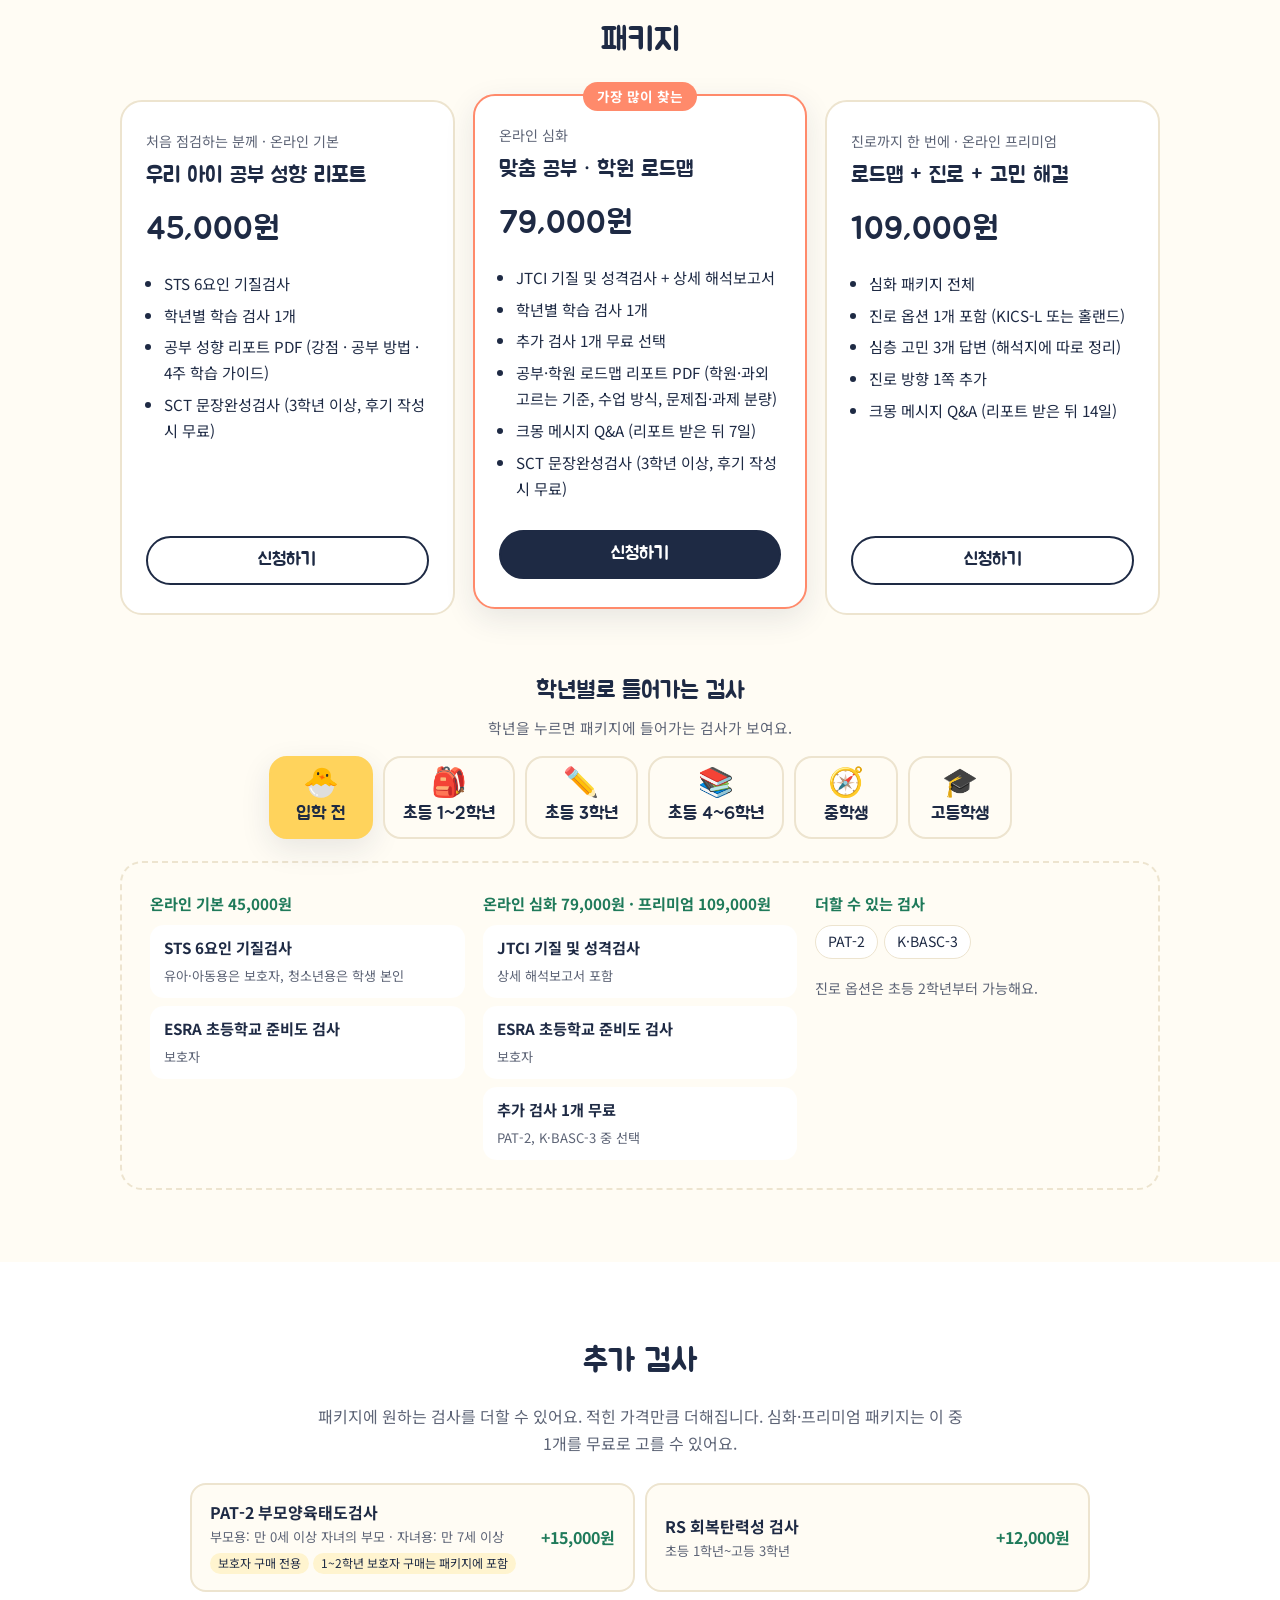
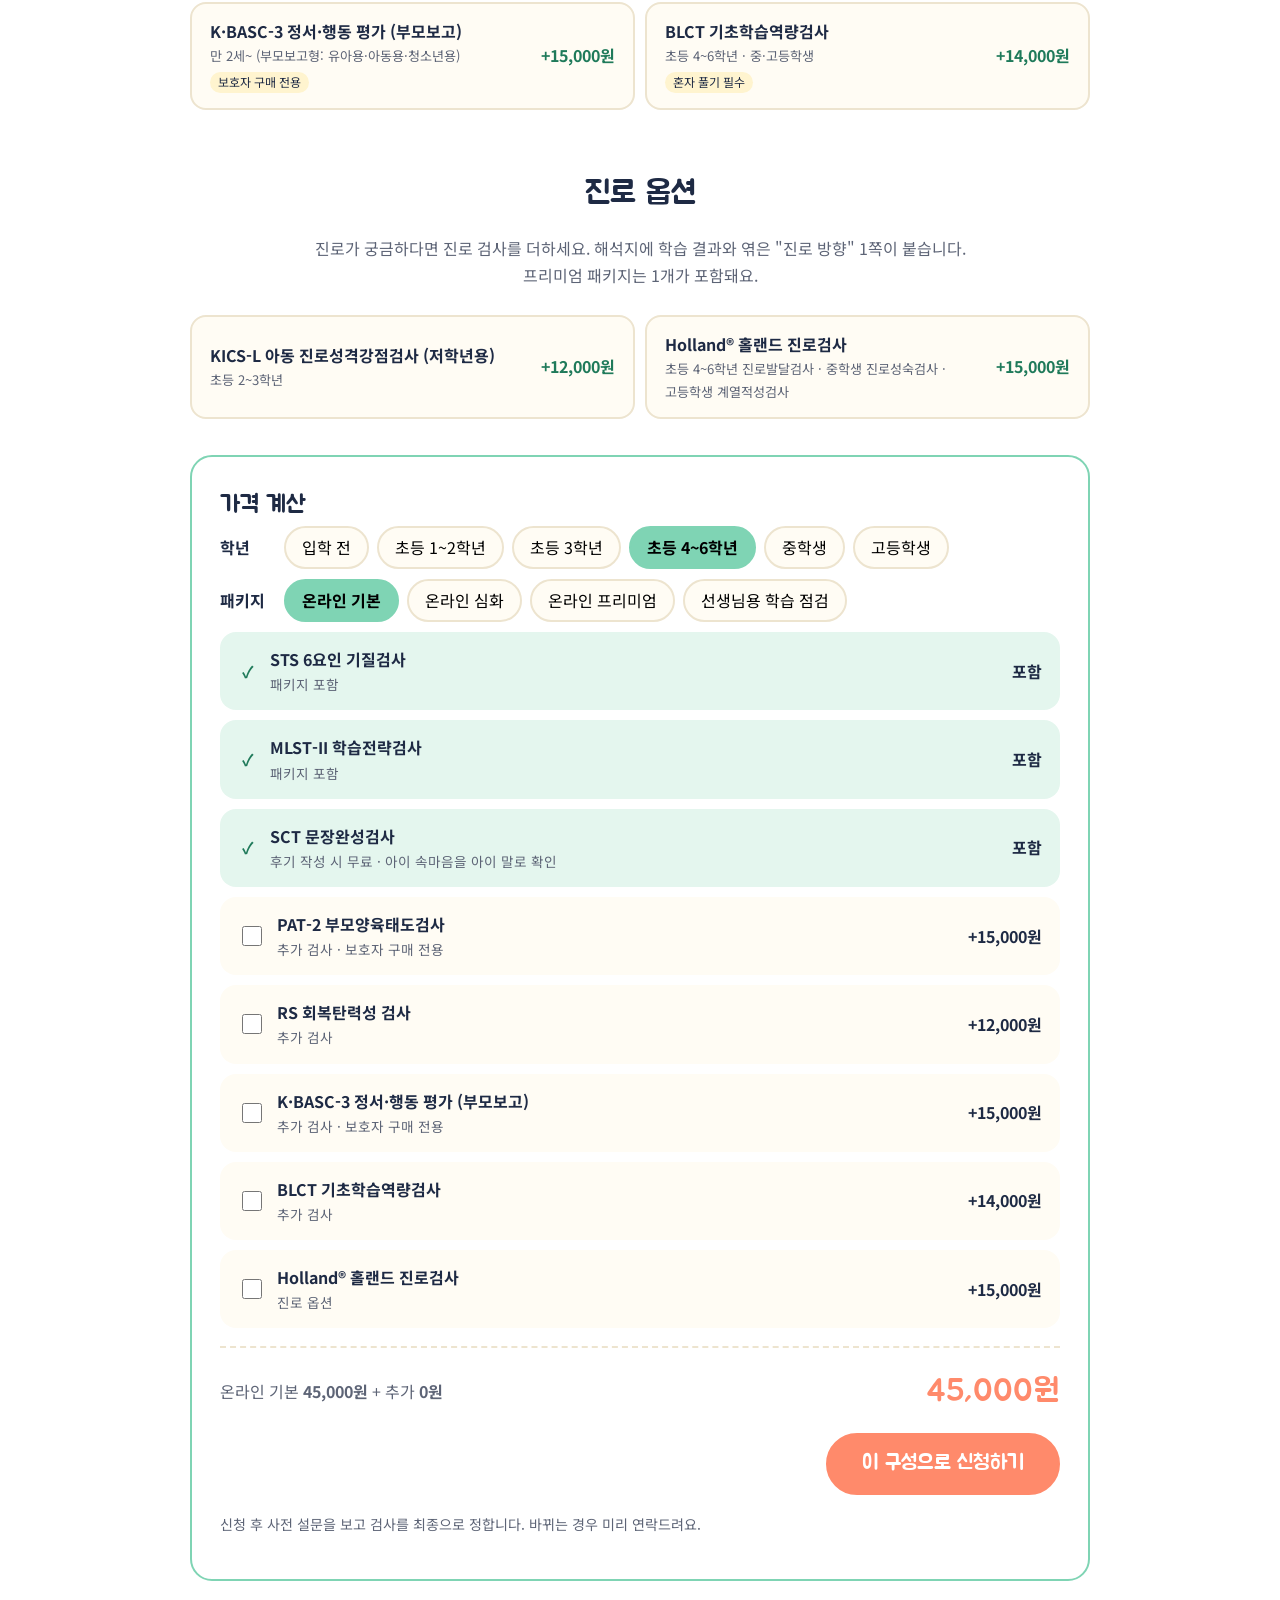
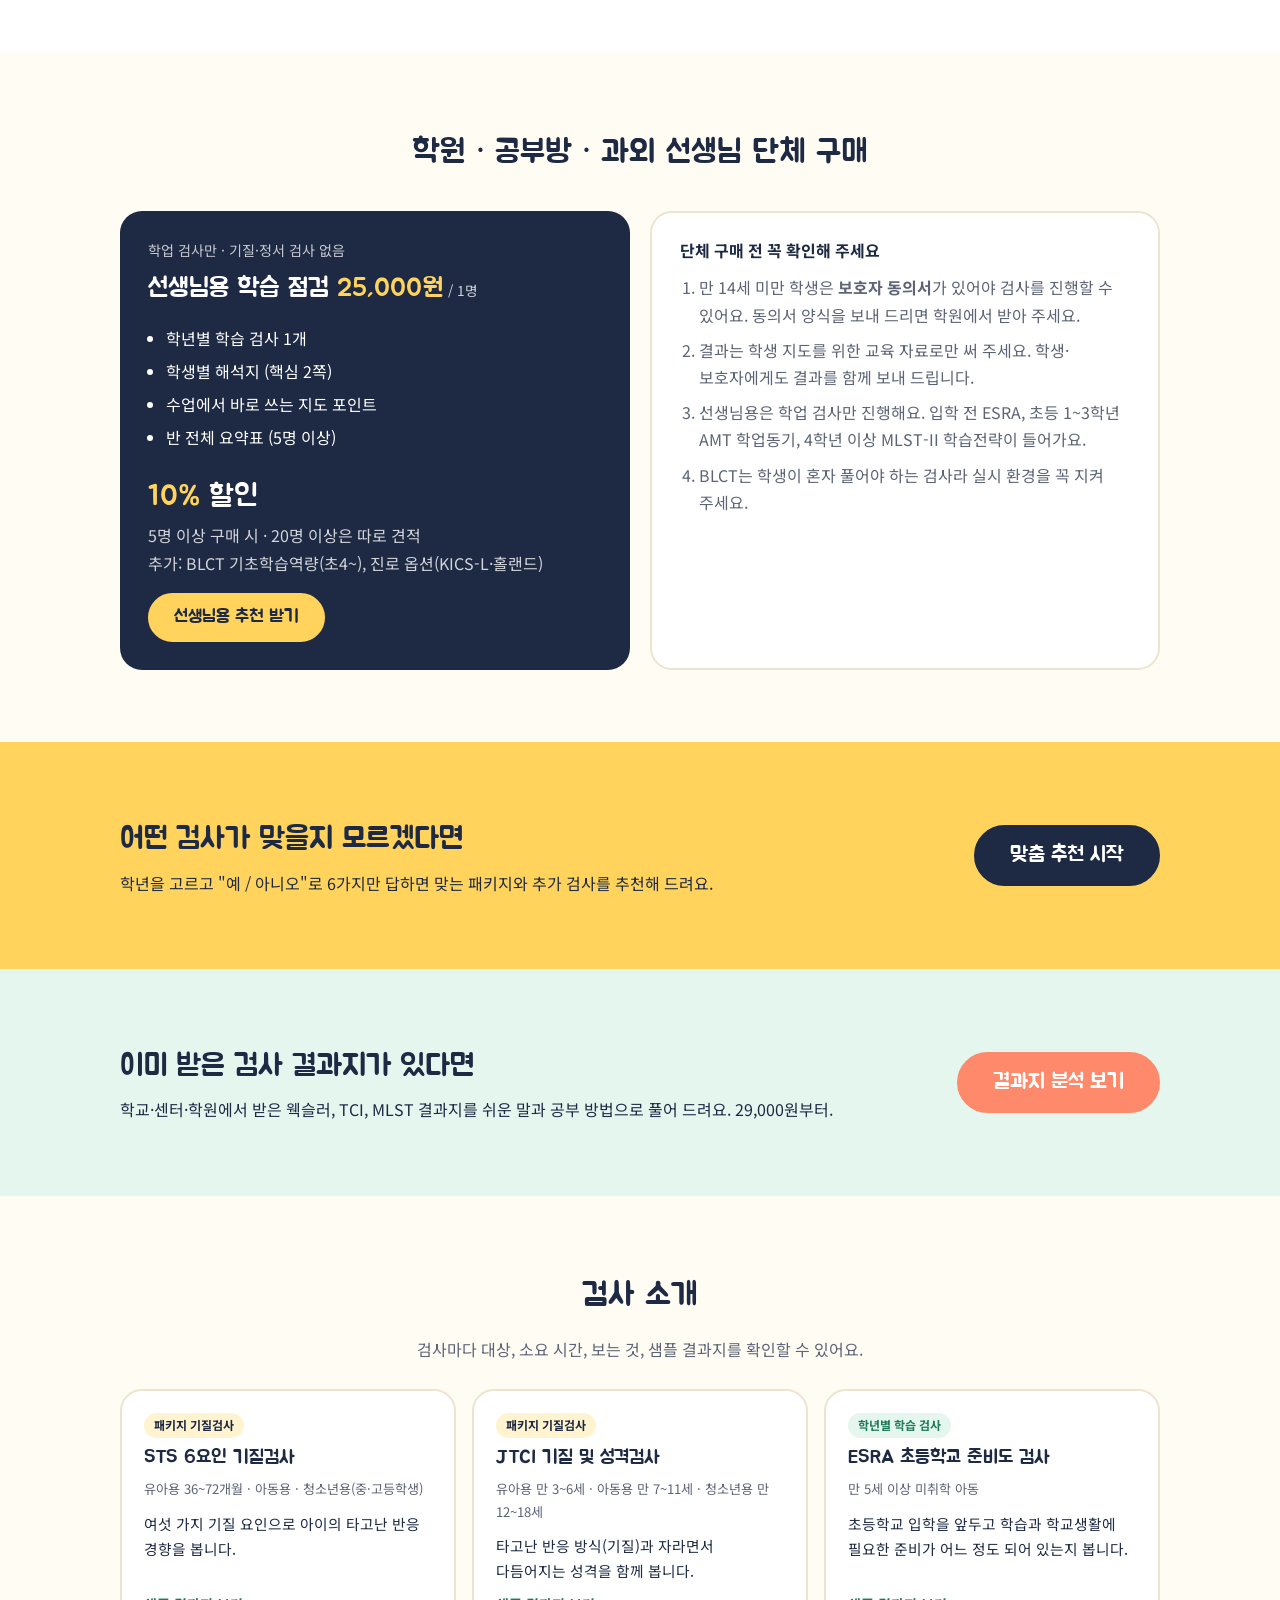
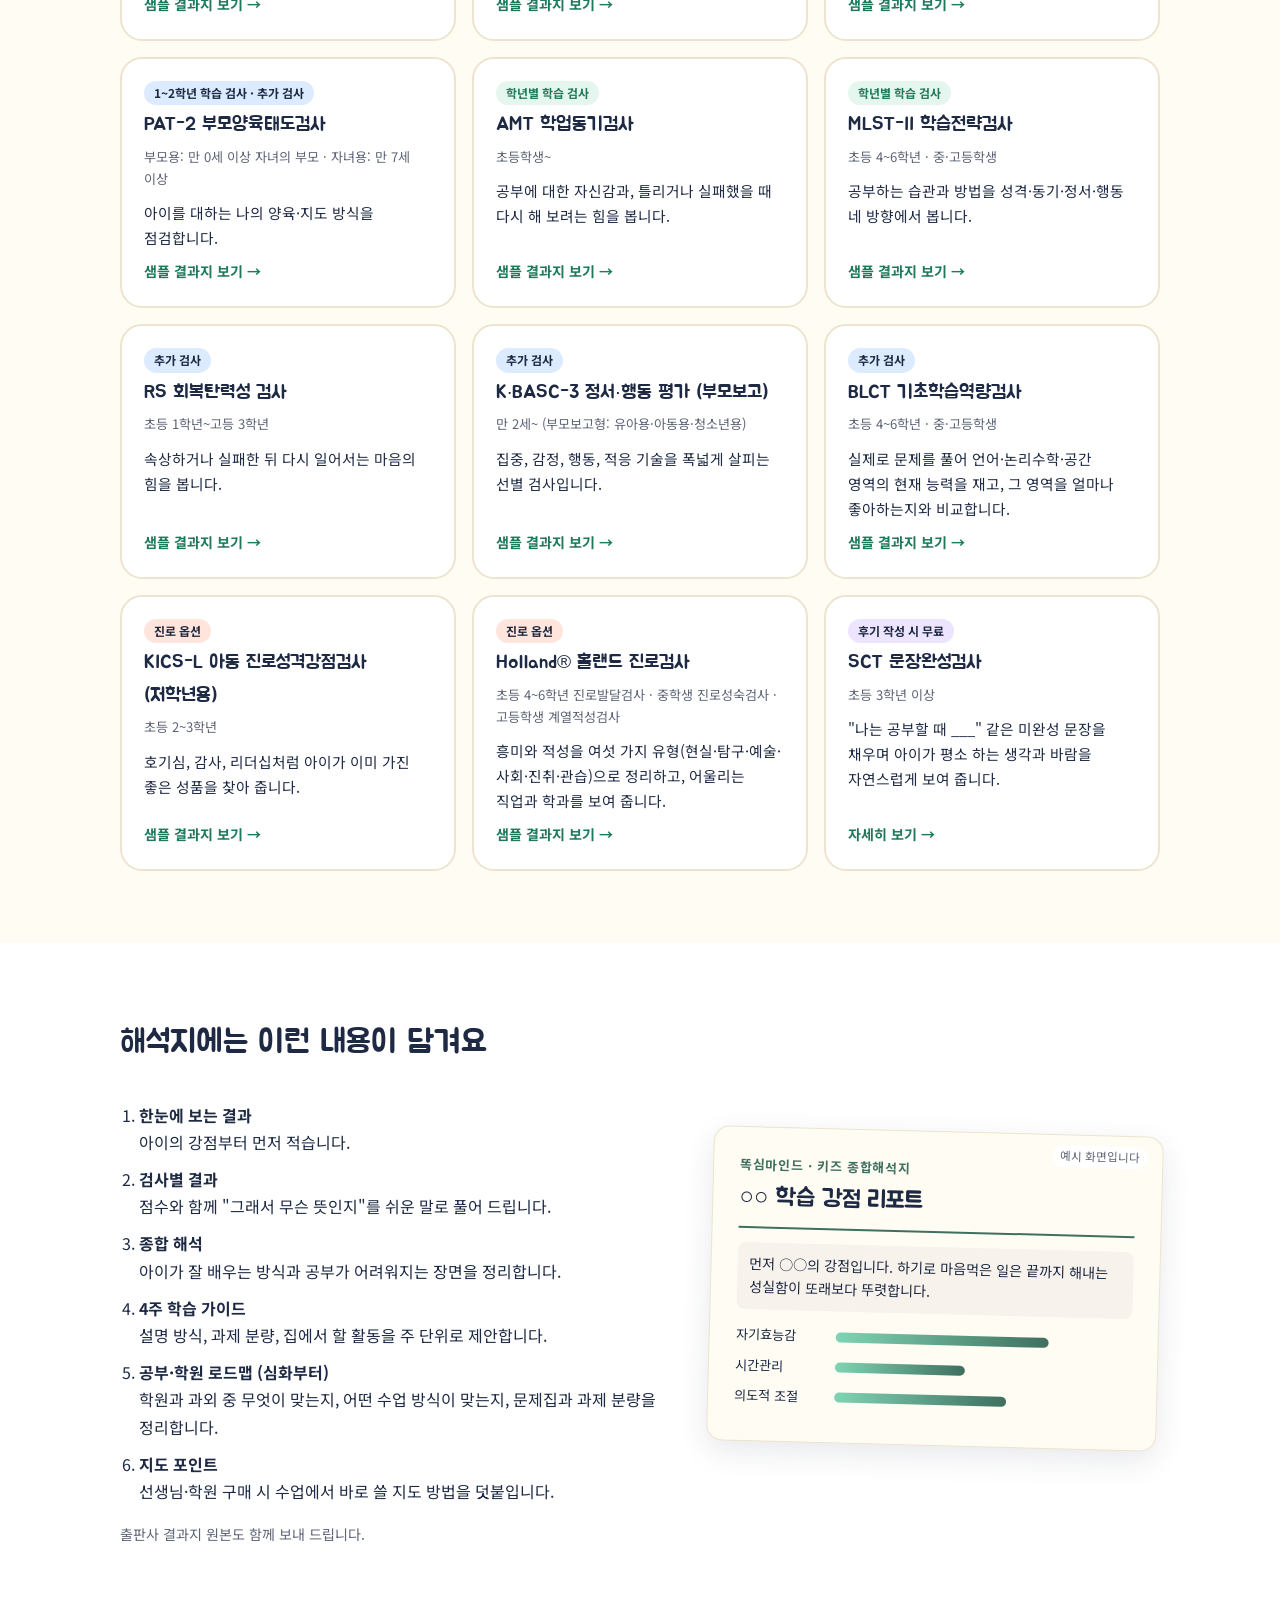
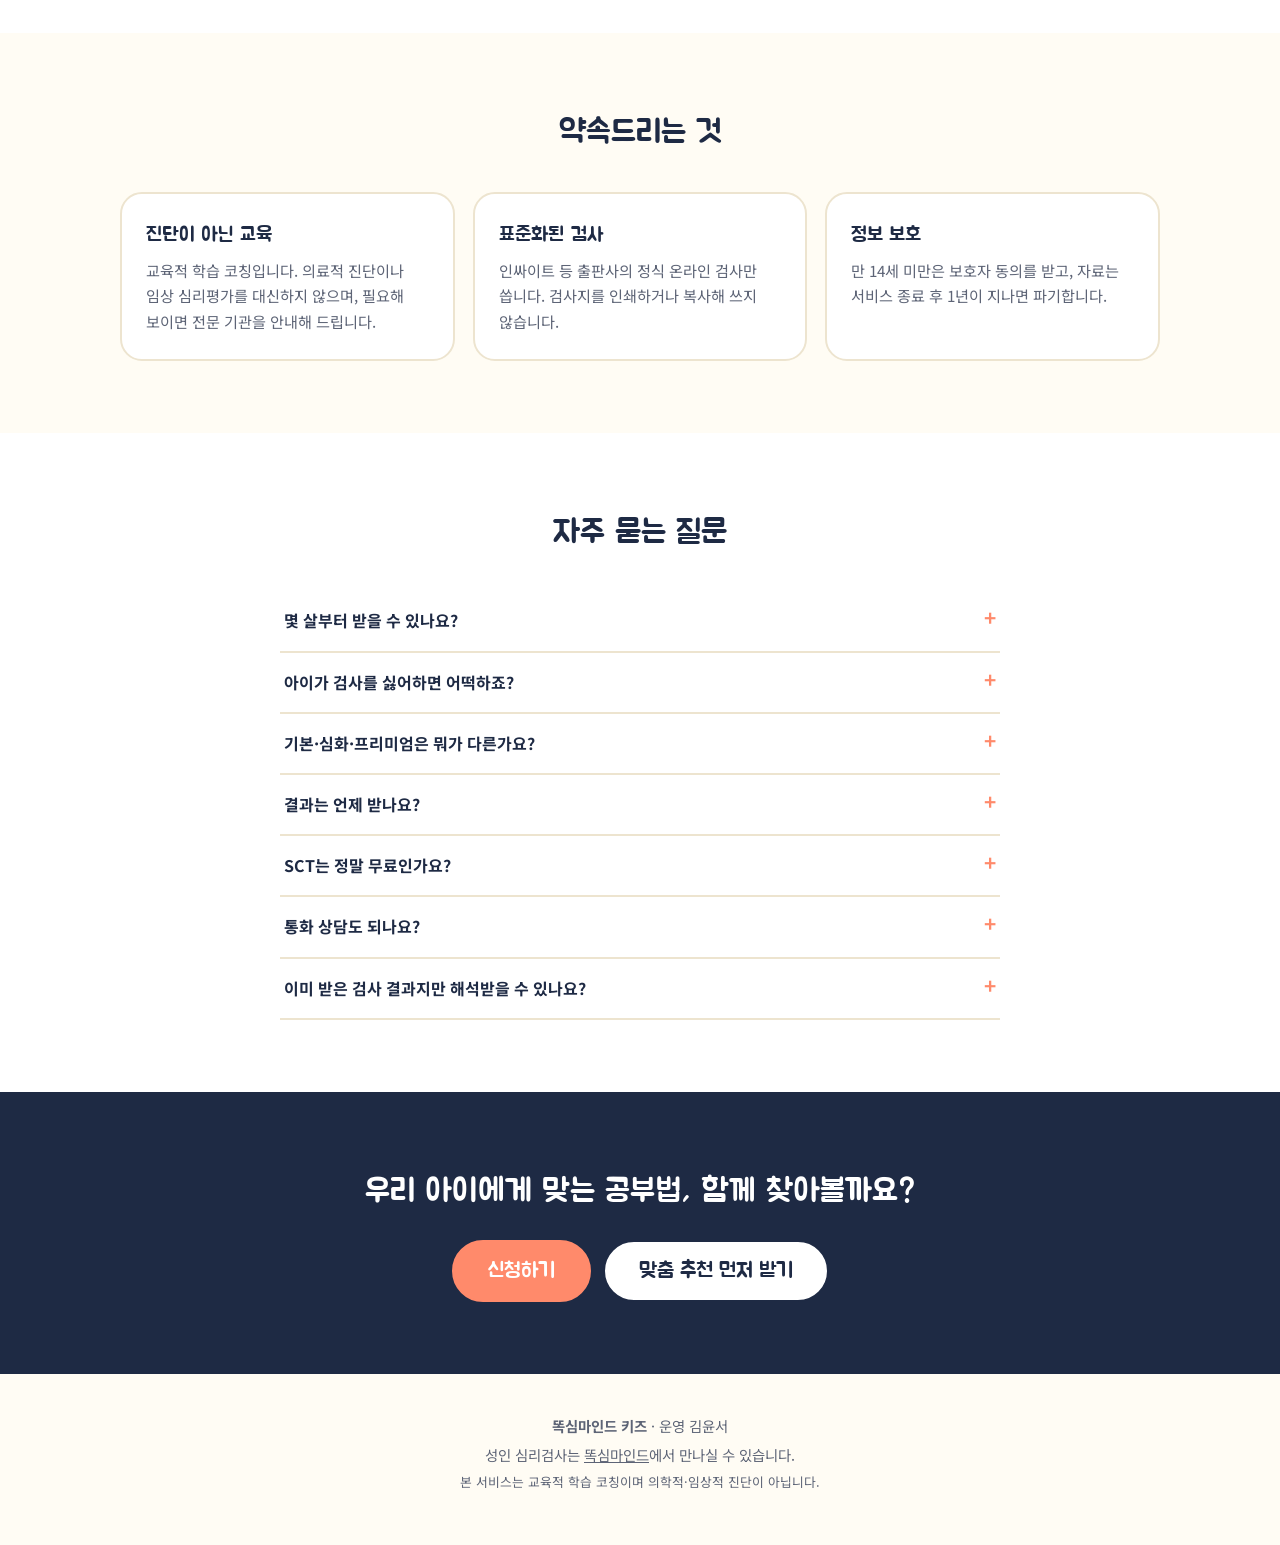
==== commit c795c9cf: "메인에서 운영자 소개 섹션 삭제 Co-Authored-By: Claude Opus 5.5 <noreply@anthropic.com> Claude-Session: https://cl" ====
--- a/index.html
+++ b/index.html
@@ -9,7 +9,7 @@
 <link rel="preconnect" href="https://fonts.googleapis.com">
 <link rel="preconnect" href="https://fonts.gstatic.com" crossorigin>
 <link href="https://fonts.googleapis.com/css2?family=Jua&family=Noto+Sans+KR:wght@400;500;700&display=swap" rel="stylesheet">
-<link rel="stylesheet" href="css/style.css?v=20261127g">
+<link rel="stylesheet" href="css/style.css?v=20261127h">
 </head>
 <body>
 
@@ -207,24 +207,6 @@
   </div>
 </section>
 
-<!-- ABOUT -->
-<section id="about" class="about">
-  <div class="wrap about-in">
-    <div class="avatar" aria-hidden="true">윤</div>
-    <div>
-      <h2 class="sec-title left">운영자 소개</h2>
-      <p class="about-name">김윤서 <small>똑심마인드 운영</small></p>
-      <ul class="cred">
-        <li>중등학교 정교사 2급 자격 (교육학 포함)</li>
-        <li>학원 강사 경력</li>
-        <li>학교 학습 튜터로 기초학력 지원 학생 지도</li>
-        <li>심리학 전공, 전문상담교사 2급 양성과정 이수 중</li>
-      </ul>
-      <p class="about-text">아이를 가르쳐 본 사람의 눈으로 검사 결과를 읽습니다. 점수가 아니라 "이 아이에게는 어떻게 설명하면 들어갈까"를 찾는 것이 목표입니다.</p>
-    </div>
-  </div>
-</section>
-
 <!-- PROMISE -->
 <section class="promise">
   <div class="wrap">
@@ -272,7 +254,7 @@
   </div>
 </footer>
 
-<script src="js/config.js?v=20261127g"></script>
-<script src="js/main.js?v=20261127g"></script>
+<script src="js/config.js?v=20261127h"></script>
+<script src="js/main.js?v=20261127h"></script>
 </body>
 </html>
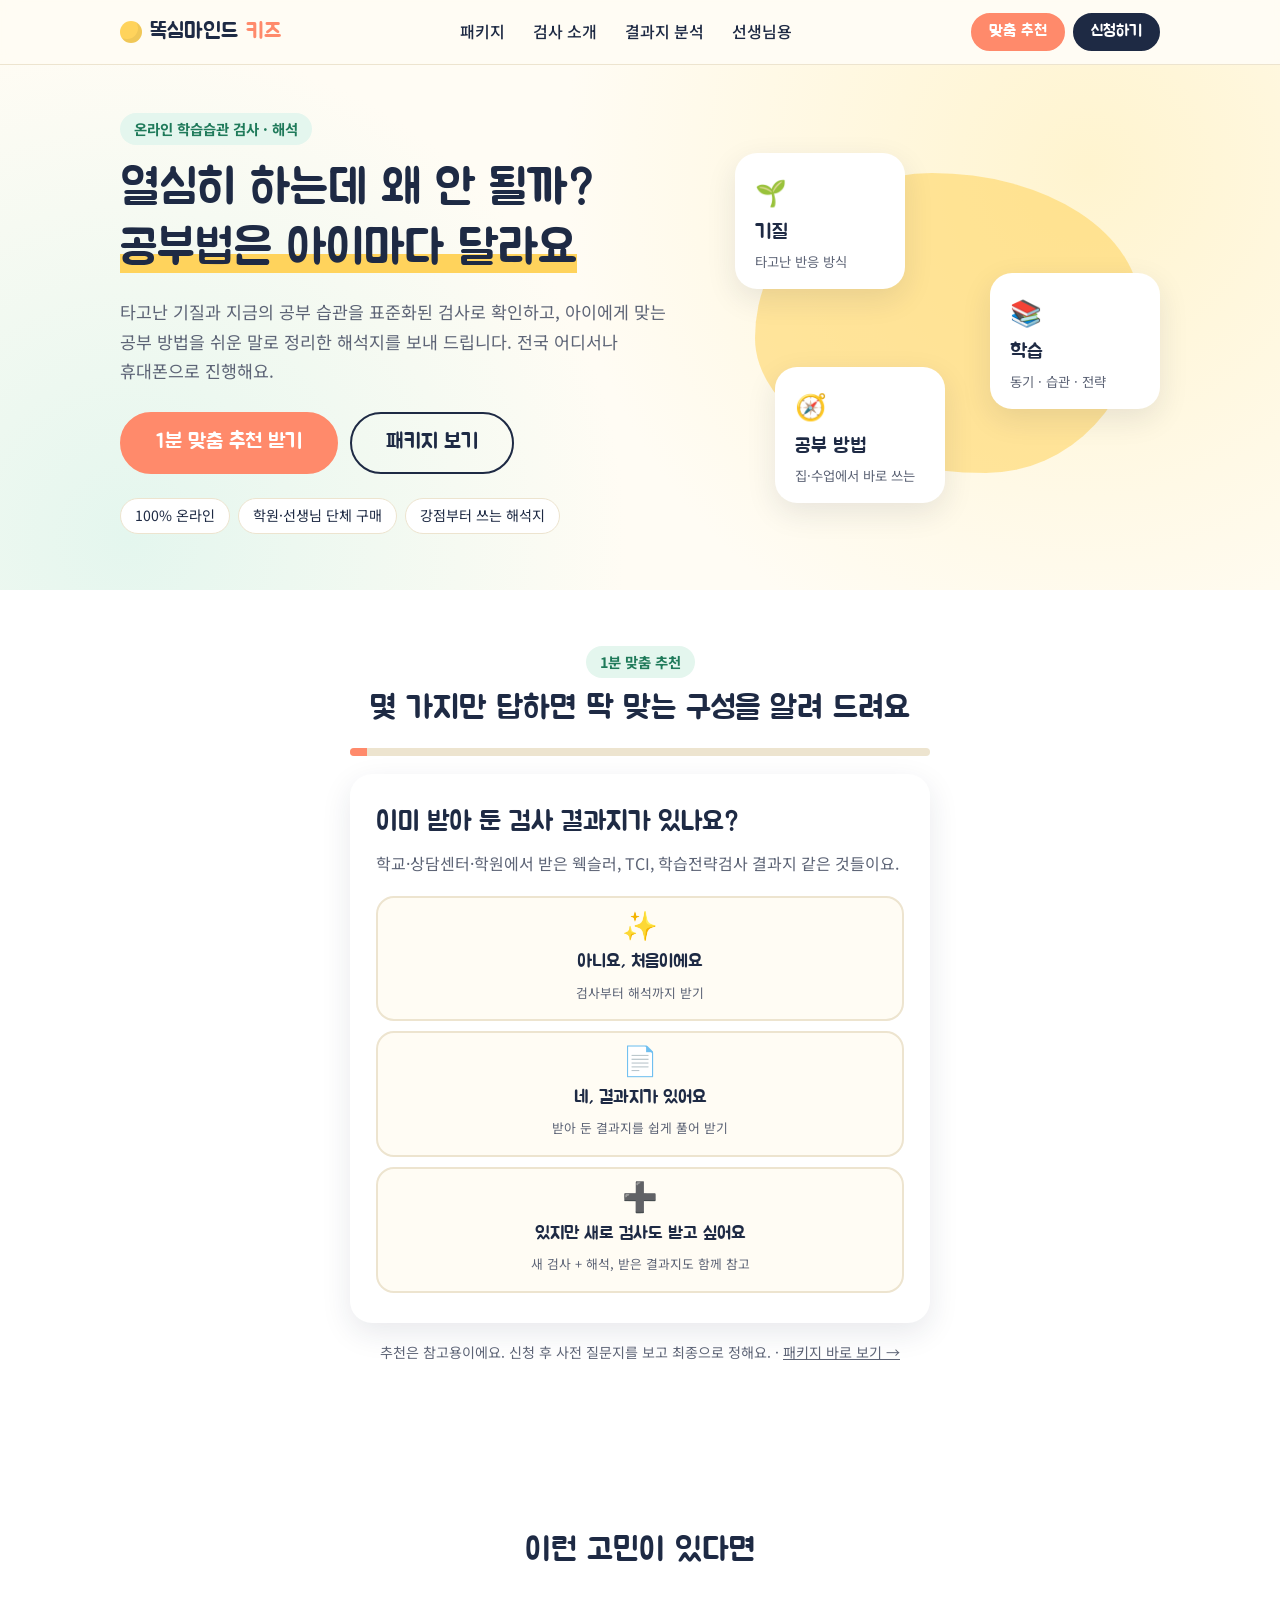
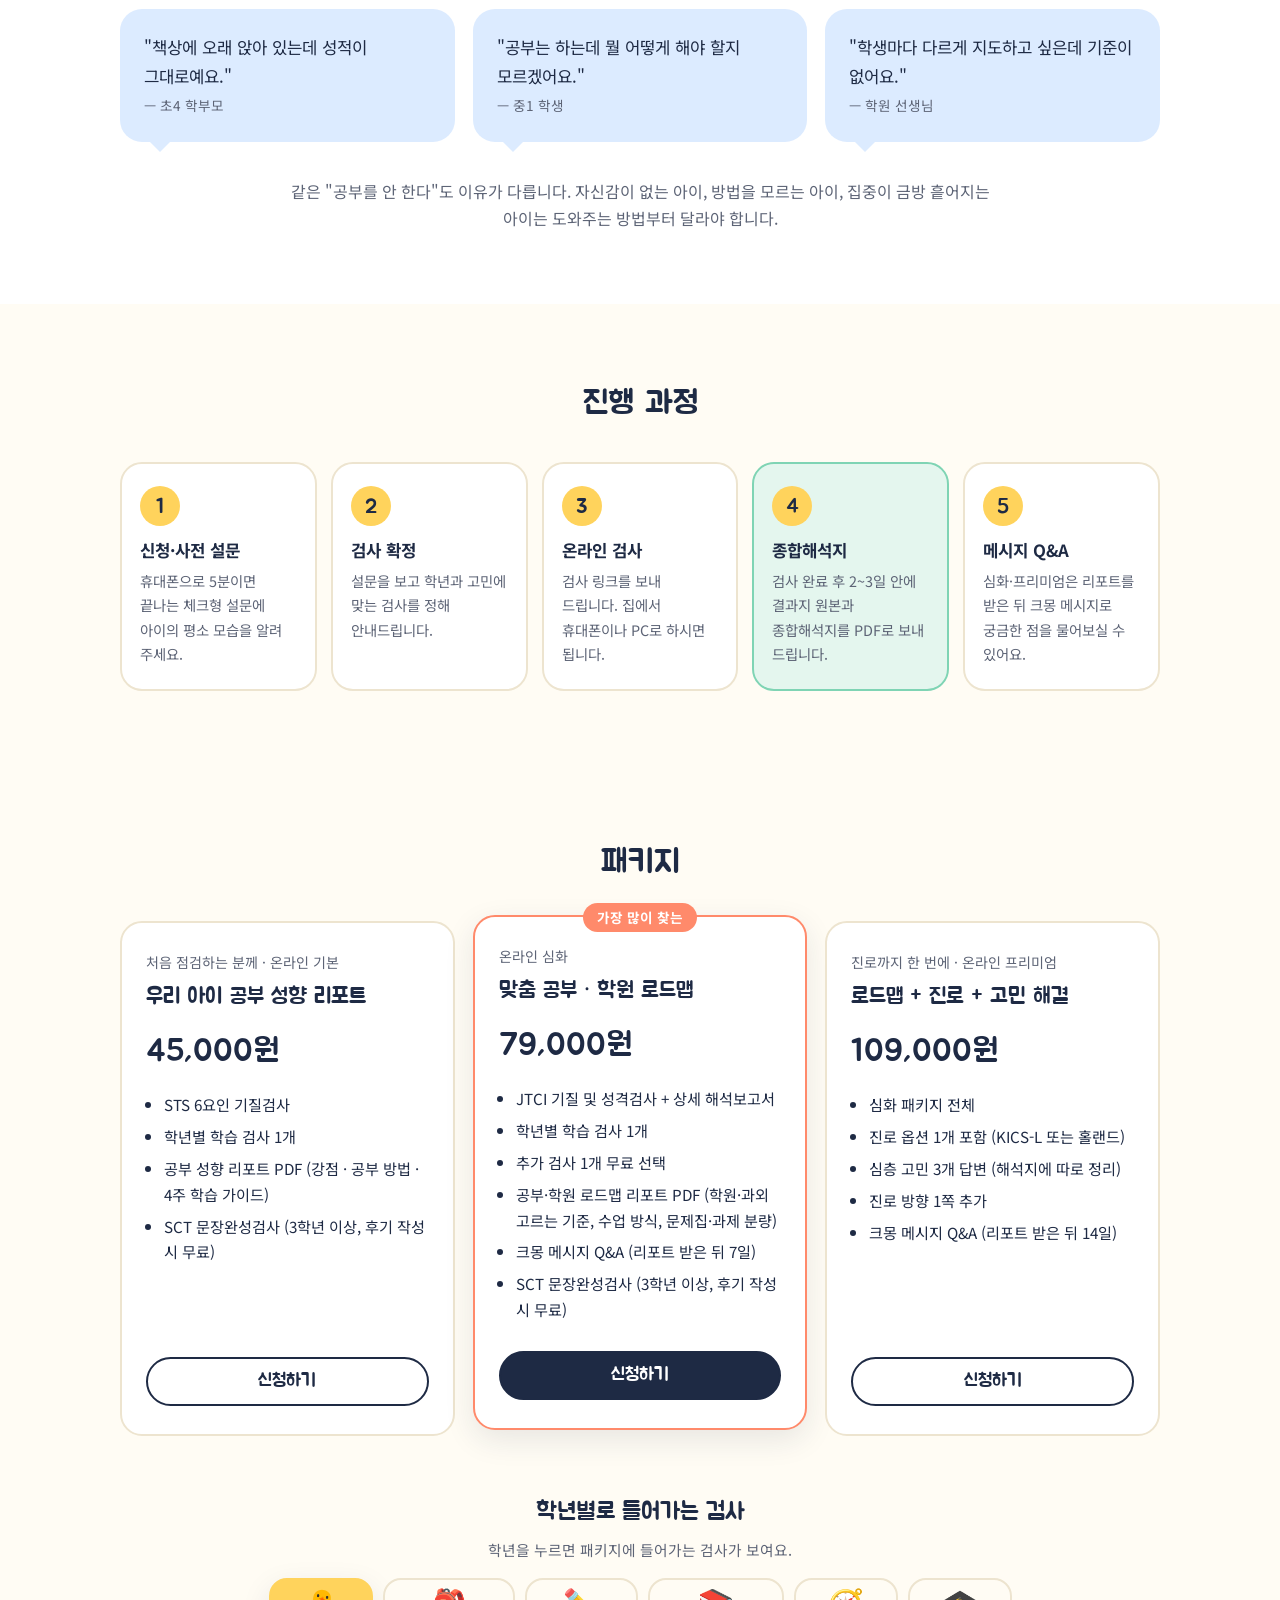
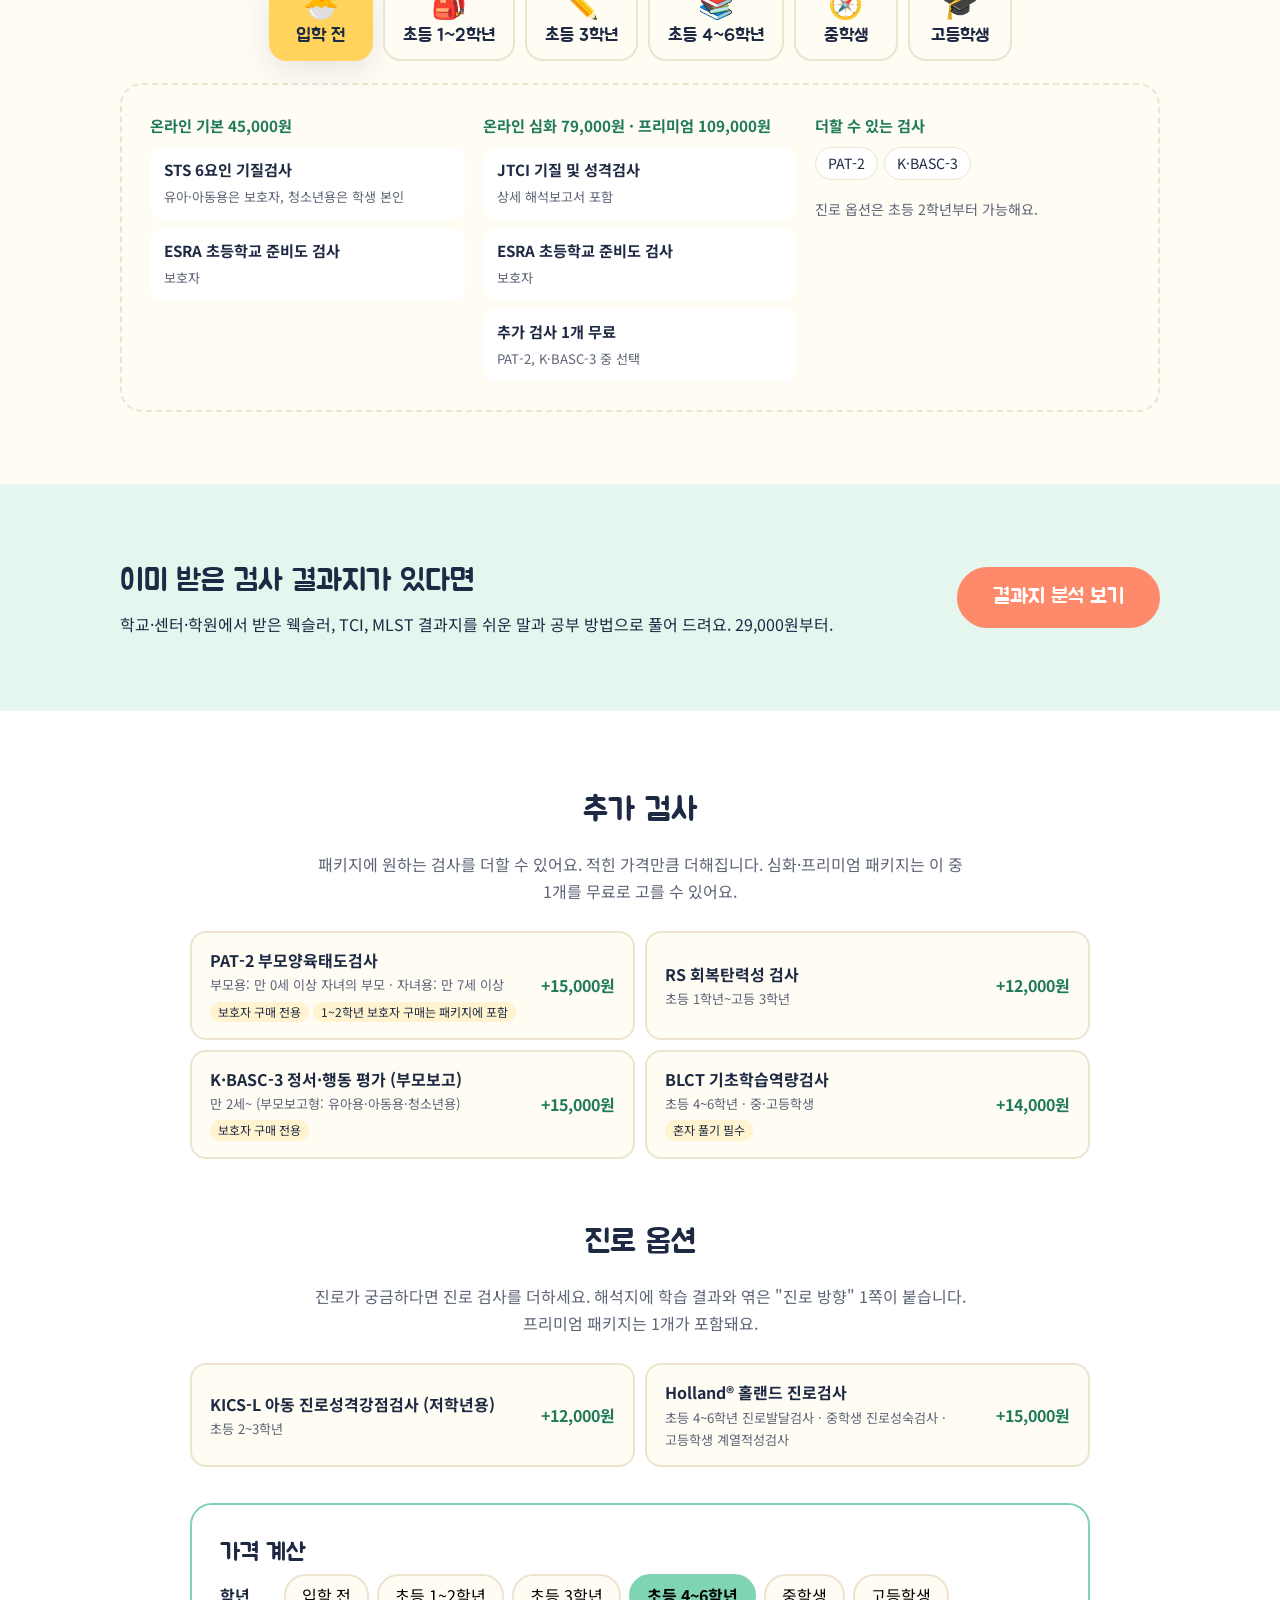
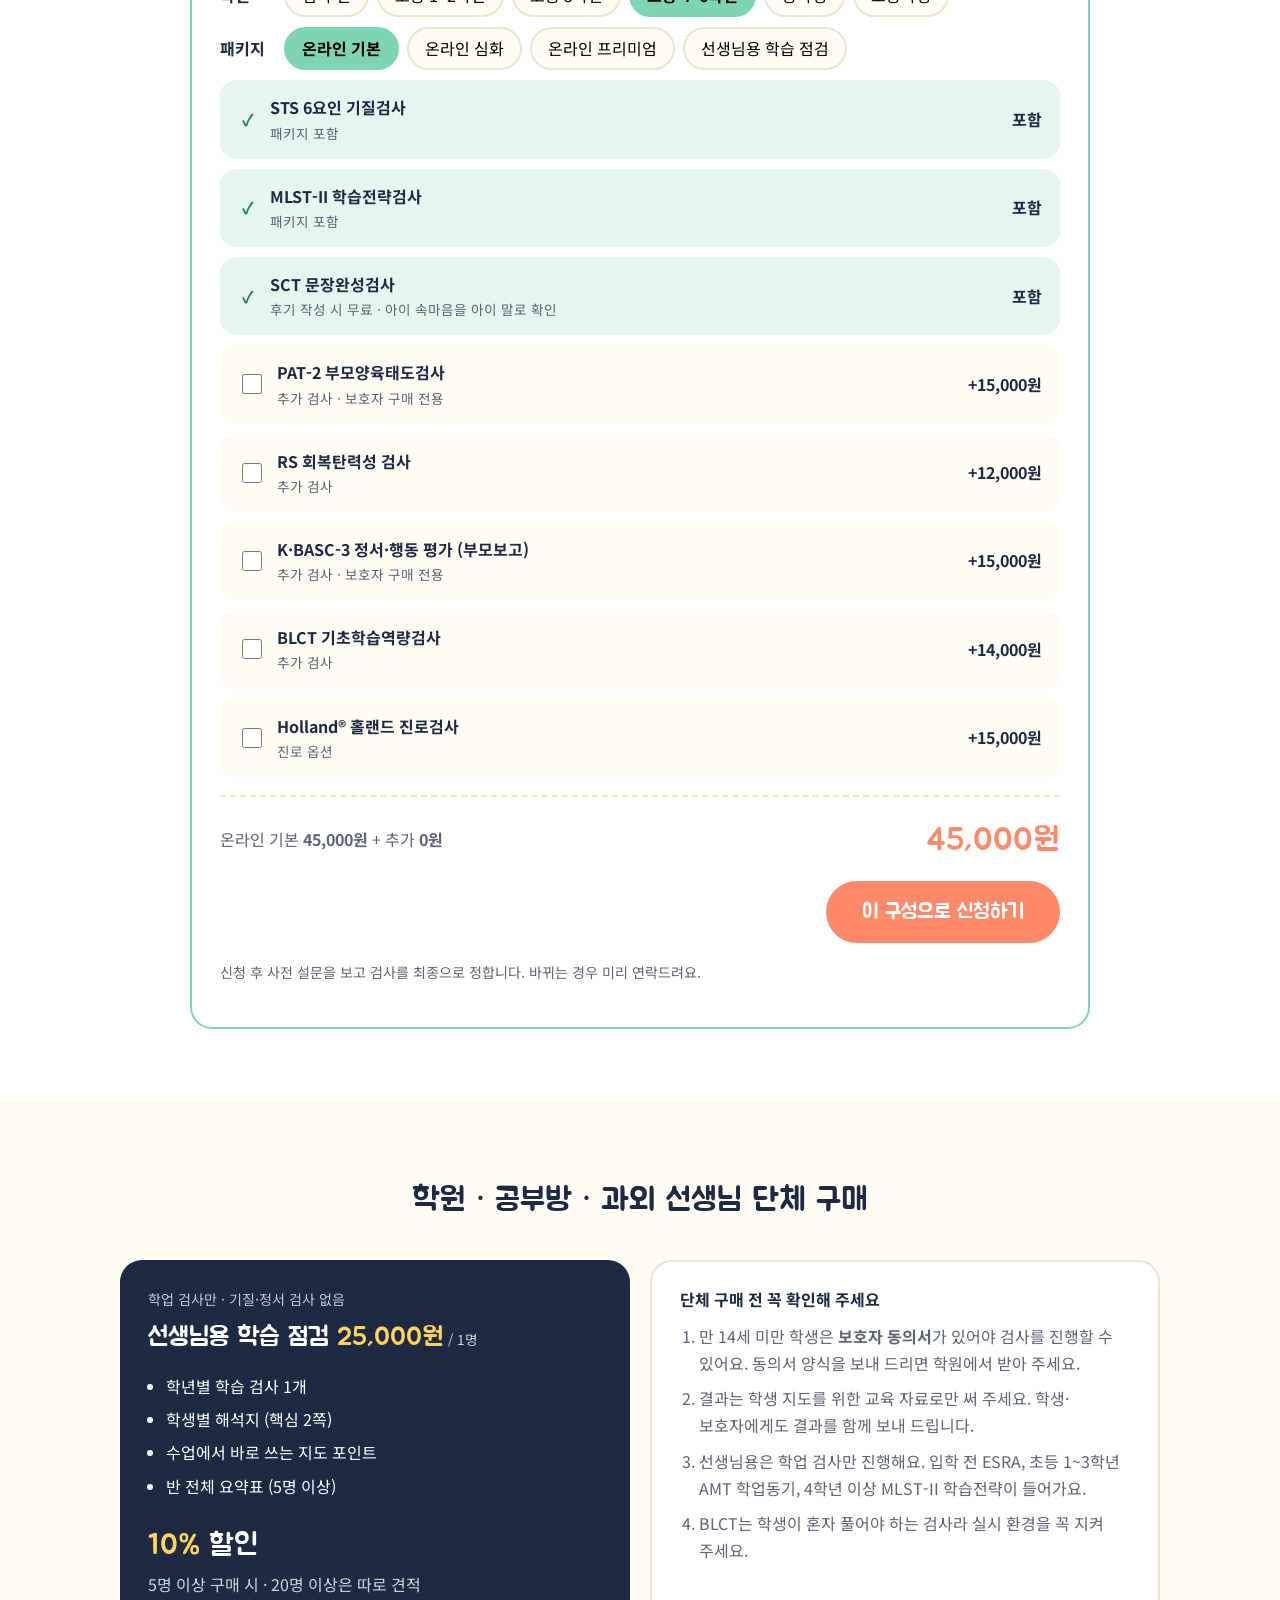
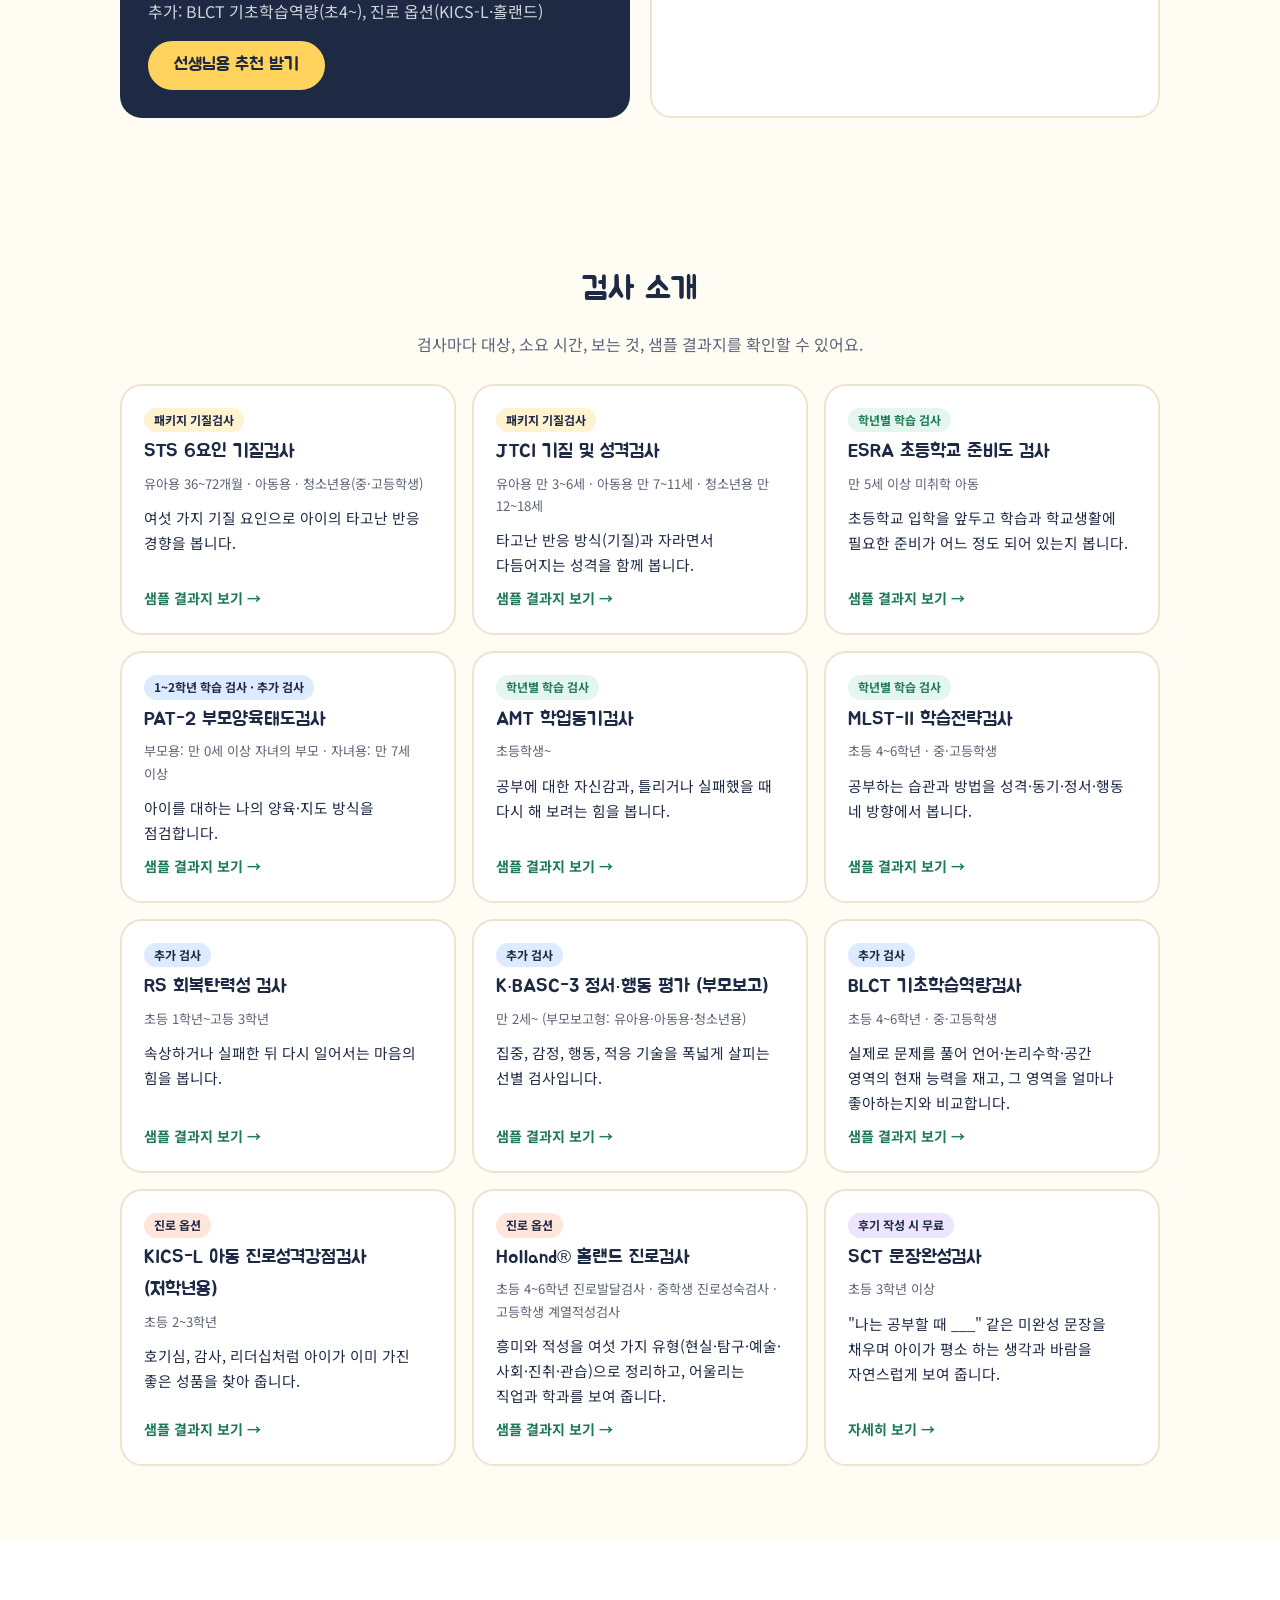
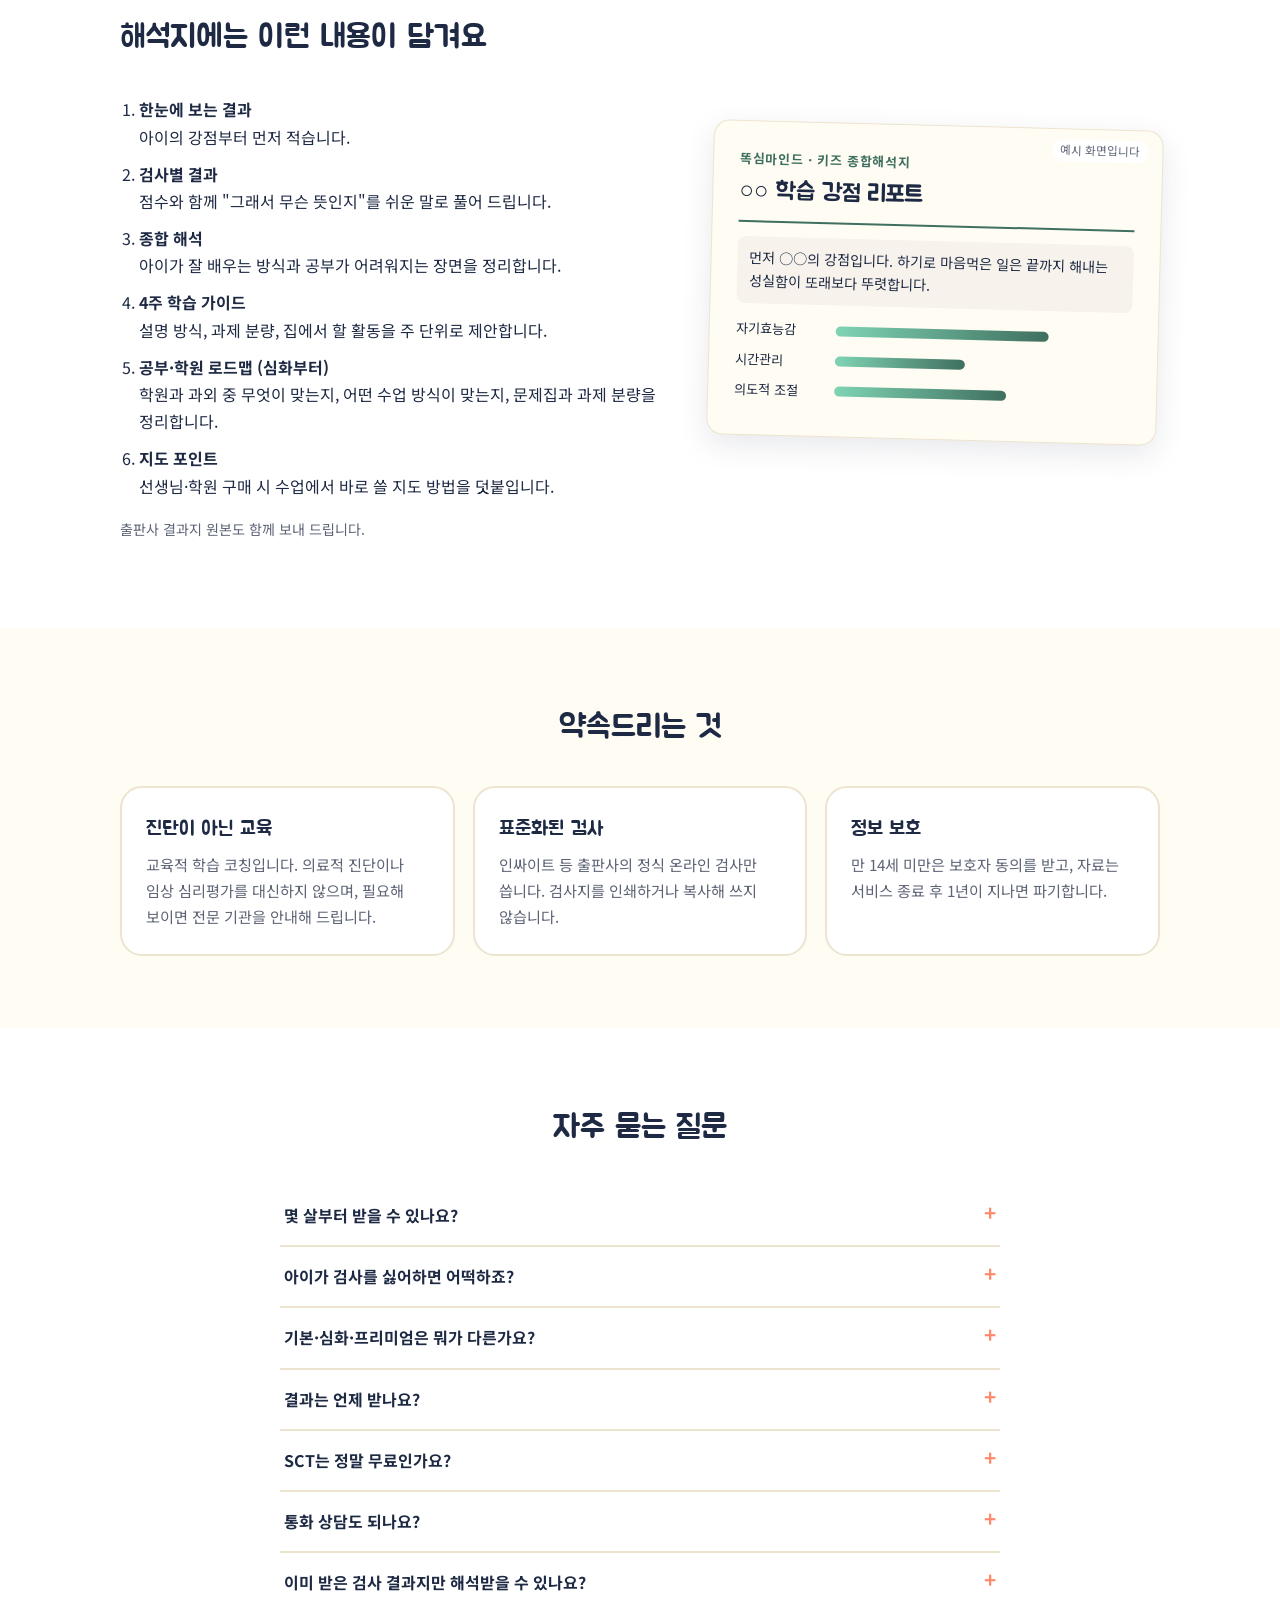
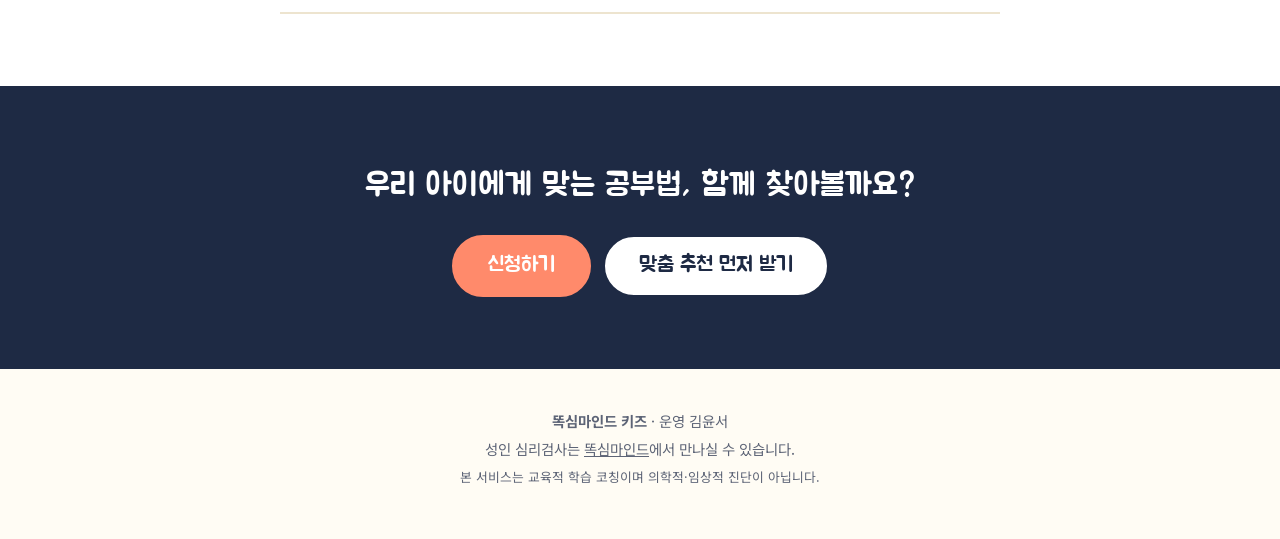
==== commit 1b46d0be: "맞춤 추천: 결과지 있음/없음 첫 질문과 결과지 분석 추천 흐름 추가, 홈에 추천을 바로 넣고 순서 재배치 Co-Authored-By: Claude Opus 5.5 <noreply" ====
--- a/index.html
+++ b/index.html
@@ -9,7 +9,7 @@
 <link rel="preconnect" href="https://fonts.googleapis.com">
 <link rel="preconnect" href="https://fonts.gstatic.com" crossorigin>
 <link href="https://fonts.googleapis.com/css2?family=Jua&family=Noto+Sans+KR:wght@400;500;700&display=swap" rel="stylesheet">
-<link rel="stylesheet" href="css/style.css?v=20261127h">
+<link rel="stylesheet" href="css/style.css?v=20261127i">
 </head>
 <body>
 
@@ -39,7 +39,7 @@
       <h1>열심히 하는데 왜 안 될까?<br><span class="hl">공부법은 아이마다 달라요</span></h1>
       <p class="lead">타고난 기질과 지금의 공부 습관을 표준화된 검사로 확인하고, 아이에게 맞는 공부 방법을 쉬운 말로 정리한 해석지를 보내 드립니다. 전국 어디서나 휴대폰으로 진행해요.</p>
       <div class="hero-cta">
-        <a class="btn btn-big" href="quiz.html">1분 맞춤 추천 받기</a>
+        <a class="btn btn-big" href="#reco">1분 맞춤 추천 받기</a>
         <a class="btn btn-ghost" href="#price">패키지 보기</a>
       </div>
       <ul class="chips">
@@ -54,6 +54,17 @@
       <div class="card-float c3"><span class="ic">🧭</span><b>공부 방법</b><small>집·수업에서 바로 쓰는</small></div>
       <div class="blob"></div>
     </div>
+  </div>
+</section>
+
+<!-- RECO -->
+<section id="reco" class="reco">
+  <div class="wrap quiz-wrap">
+    <p class="eyebrow">1분 맞춤 추천</p>
+    <h2 class="reco-title">몇 가지만 답하면 딱 맞는 구성을 알려 드려요</h2>
+    <div class="qbar"><i id="qbar"></i></div>
+    <div class="qcard" id="quiz"></div>
+    <p class="small-note center">추천은 참고용이에요. 신청 후 사전 질문지를 보고 최종으로 정해요. · <a href="#price">패키지 바로 보기 →</a></p>
   </div>
 </section>
 
@@ -96,6 +107,17 @@
       <div class="grade-tabs" id="gradeTabs"></div>
       <div class="grade-panel" id="gradePanel"></div>
     </div>
+  </div>
+</section>
+
+<!-- ANALYSIS BAND -->
+<section class="ana-band">
+  <div class="wrap quiz-cta-in">
+    <div>
+      <h2>이미 받은 검사 결과지가 있다면</h2>
+      <p>학교·센터·학원에서 받은 웩슬러, TCI, MLST 결과지를 쉬운 말과 공부 방법으로 풀어 드려요. 29,000원부터.</p>
+    </div>
+    <a class="btn btn-big" href="analysis.html">결과지 분석 보기</a>
   </div>
 </section>
 
@@ -149,28 +171,6 @@
   </div>
 </section>
 
-<!-- QUIZ CTA -->
-<section class="quiz-cta">
-  <div class="wrap quiz-cta-in">
-    <div>
-      <h2>어떤 검사가 맞을지 모르겠다면</h2>
-      <p>학년을 고르고 "예 / 아니오"로 6가지만 답하면 맞는 패키지와 추가 검사를 추천해 드려요.</p>
-    </div>
-    <a class="btn btn-big" href="quiz.html">맞춤 추천 시작</a>
-  </div>
-</section>
-
-<!-- ANALYSIS BAND -->
-<section class="ana-band">
-  <div class="wrap quiz-cta-in">
-    <div>
-      <h2>이미 받은 검사 결과지가 있다면</h2>
-      <p>학교·센터·학원에서 받은 웩슬러, TCI, MLST 결과지를 쉬운 말과 공부 방법으로 풀어 드려요. 29,000원부터.</p>
-    </div>
-    <a class="btn btn-big" href="analysis.html">결과지 분석 보기</a>
-  </div>
-</section>
-
 <!-- TESTS -->
 <section id="tests" class="tests-sec">
   <div class="wrap">
@@ -254,7 +254,8 @@
   </div>
 </footer>
 
-<script src="js/config.js?v=20261127h"></script>
-<script src="js/main.js?v=20261127h"></script>
+<script src="js/config.js?v=20261127i"></script>
+<script src="js/main.js?v=20261127i"></script>
+<script src="js/quiz.js?v=20261127i"></script>
 </body>
 </html>
--- a/css/style.css
+++ b/css/style.css
@@ -362,3 +362,12 @@
 .nav-cta { display: flex; gap: 8px; }
 .btn-quiz { background: var(--coral); border-color: var(--coral); }
 @media (max-width: 560px) { .nav-cta .btn-sm { padding: 6px 12px; font-size: .92rem; } .logo { font-size: 1.15rem; } }
+
+/* 홈 맞춤 추천 */
+.reco { background: #fff; padding-top: 56px; }
+.reco .eyebrow { display: table; margin: 0 auto 10px; }
+.reco-title { font-family: 'Jua', sans-serif; font-weight: 400; font-size: 2rem; text-align: center; margin: 0 0 18px; line-height: 1.3; }
+.qhint { color: var(--sub); margin: -12px 0 18px; }
+.qcard .calc-list { gap: 8px; margin-bottom: 8px; }
+.hero { padding: 48px 0 56px; }
+@media (max-width: 560px) { .reco-title { font-size: 1.5rem; } }
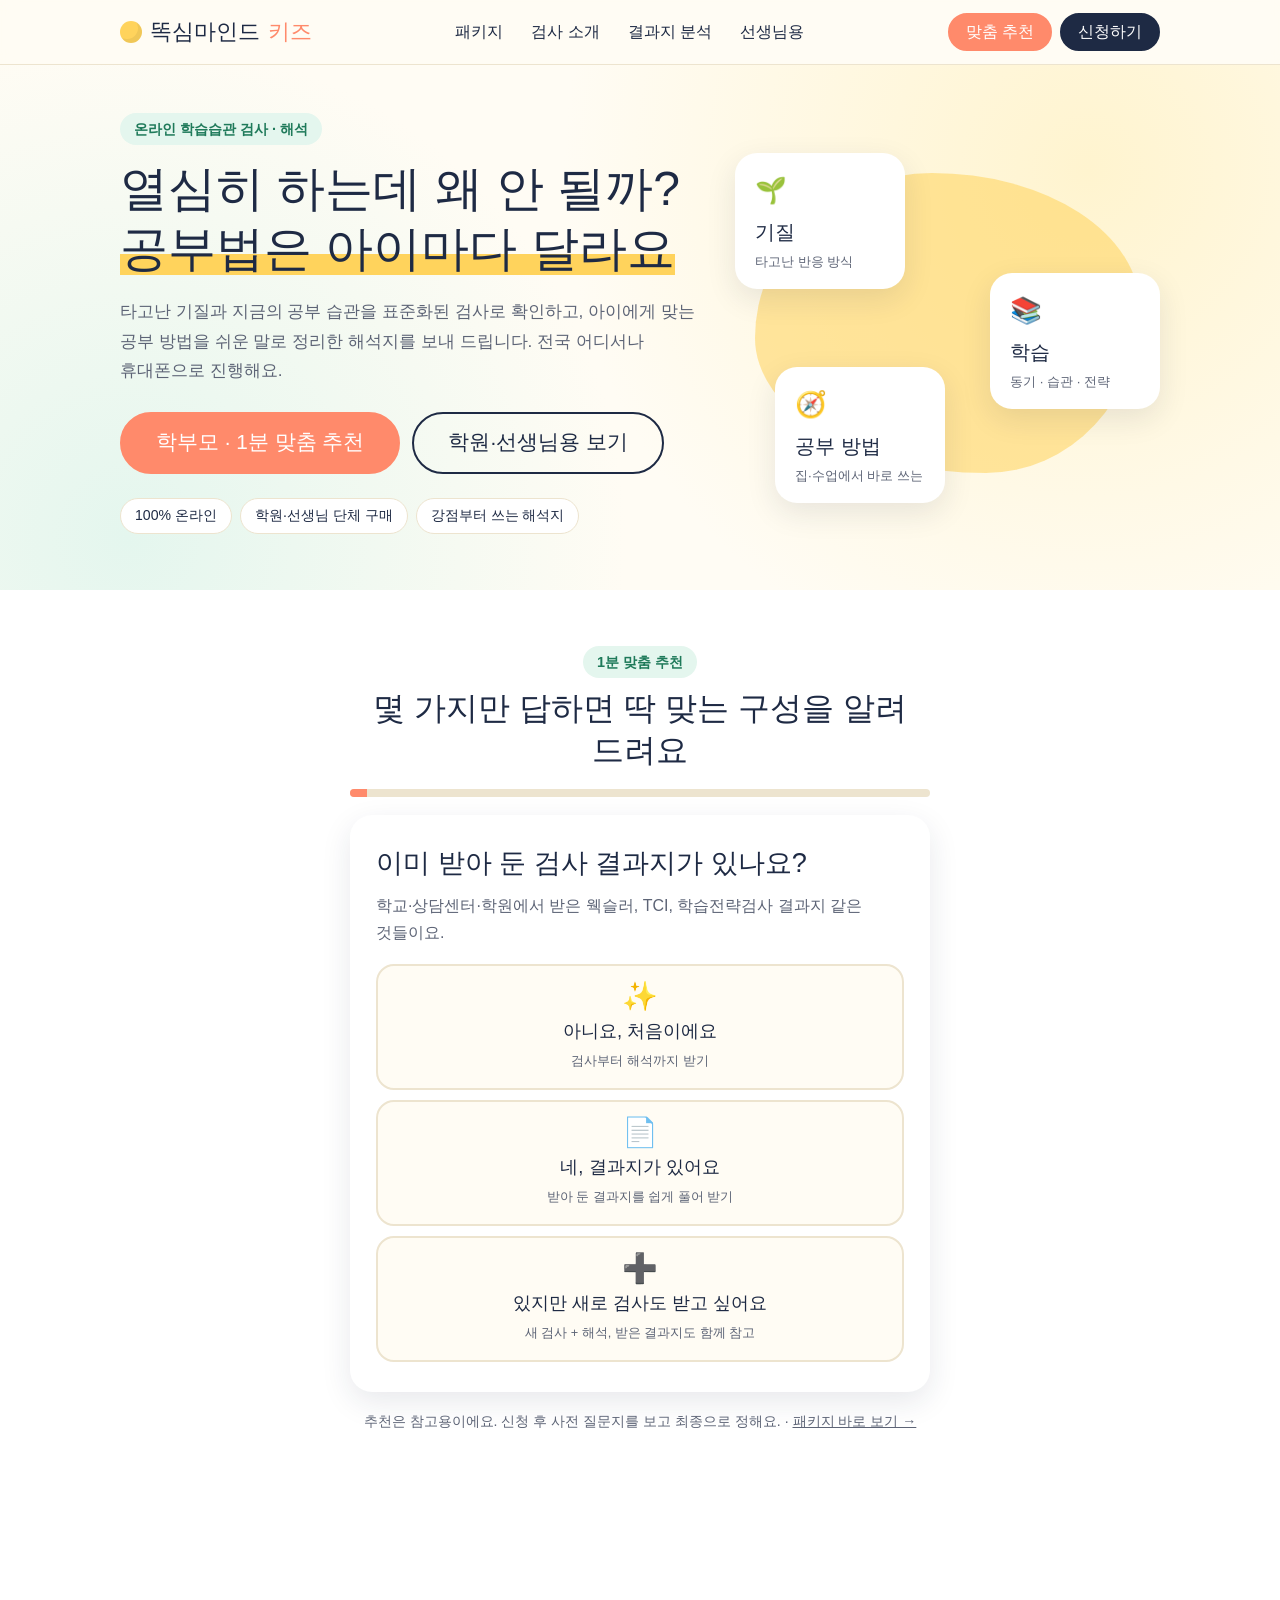
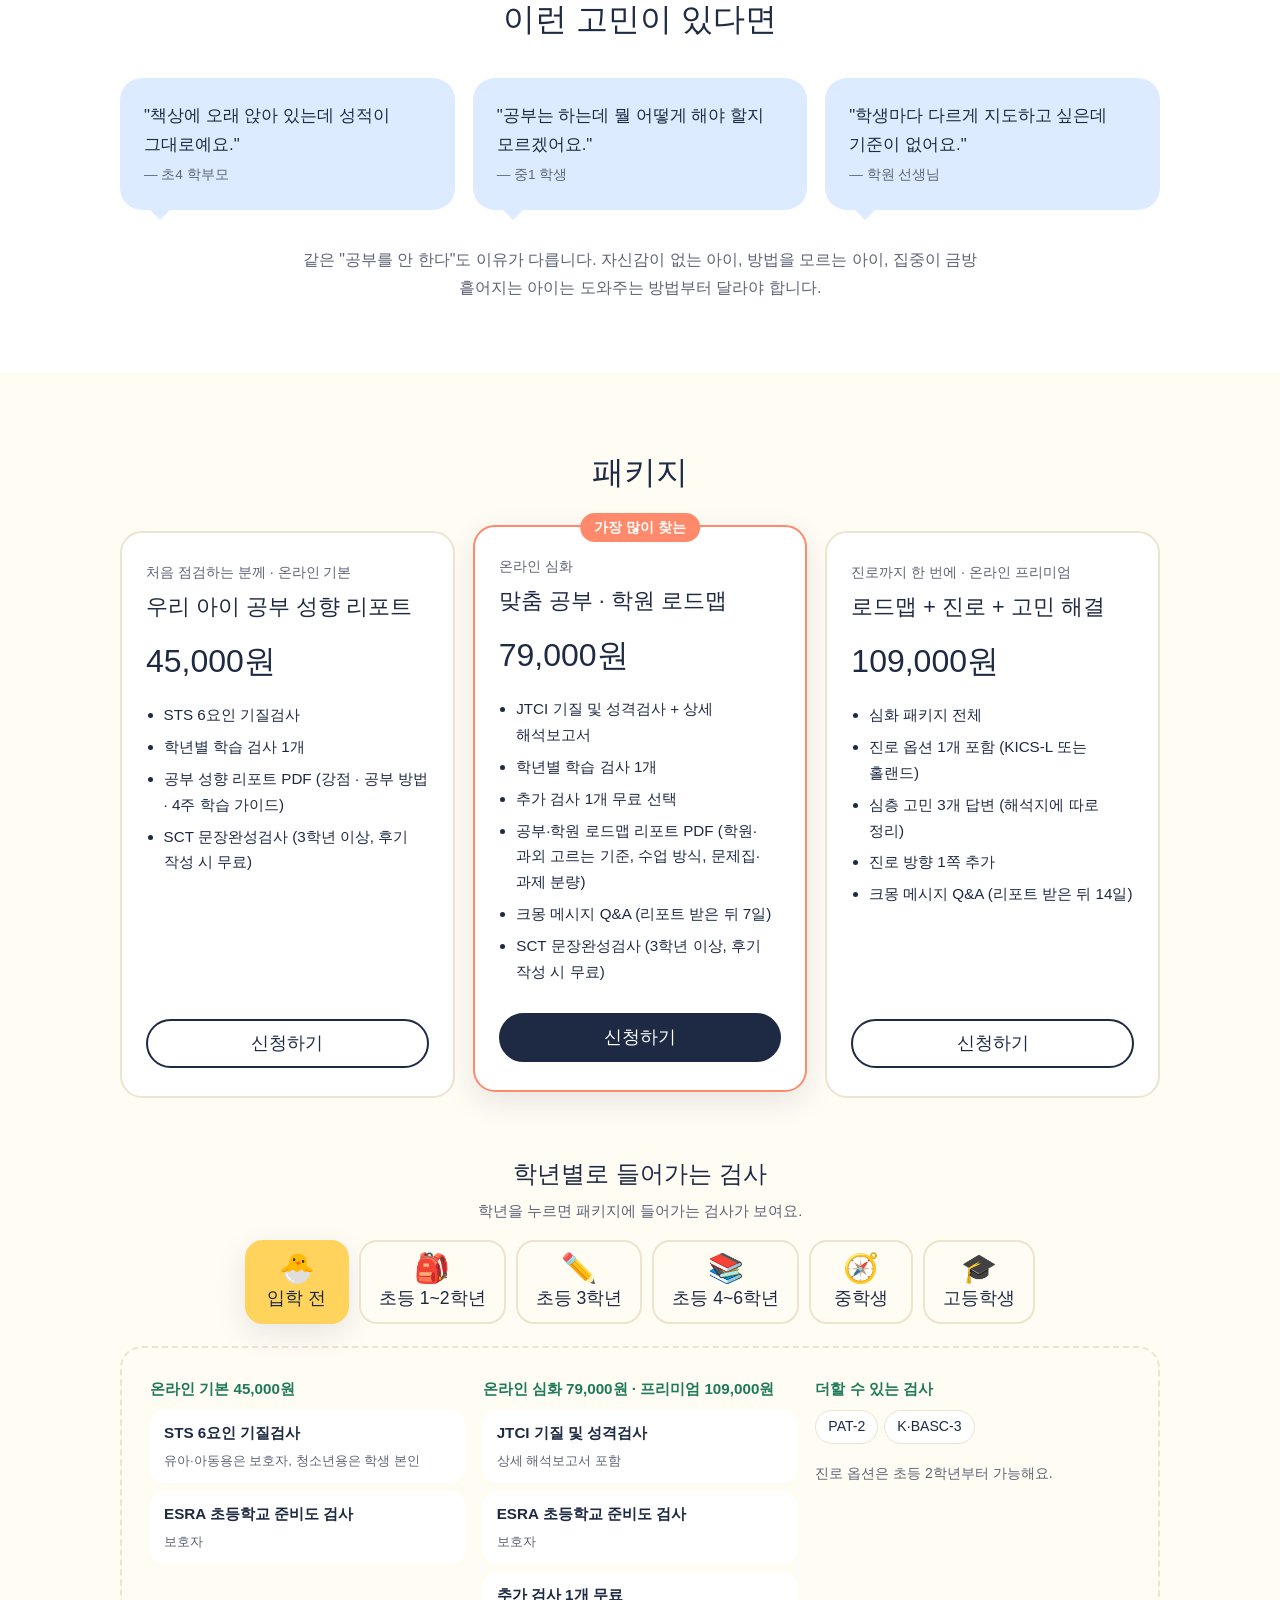
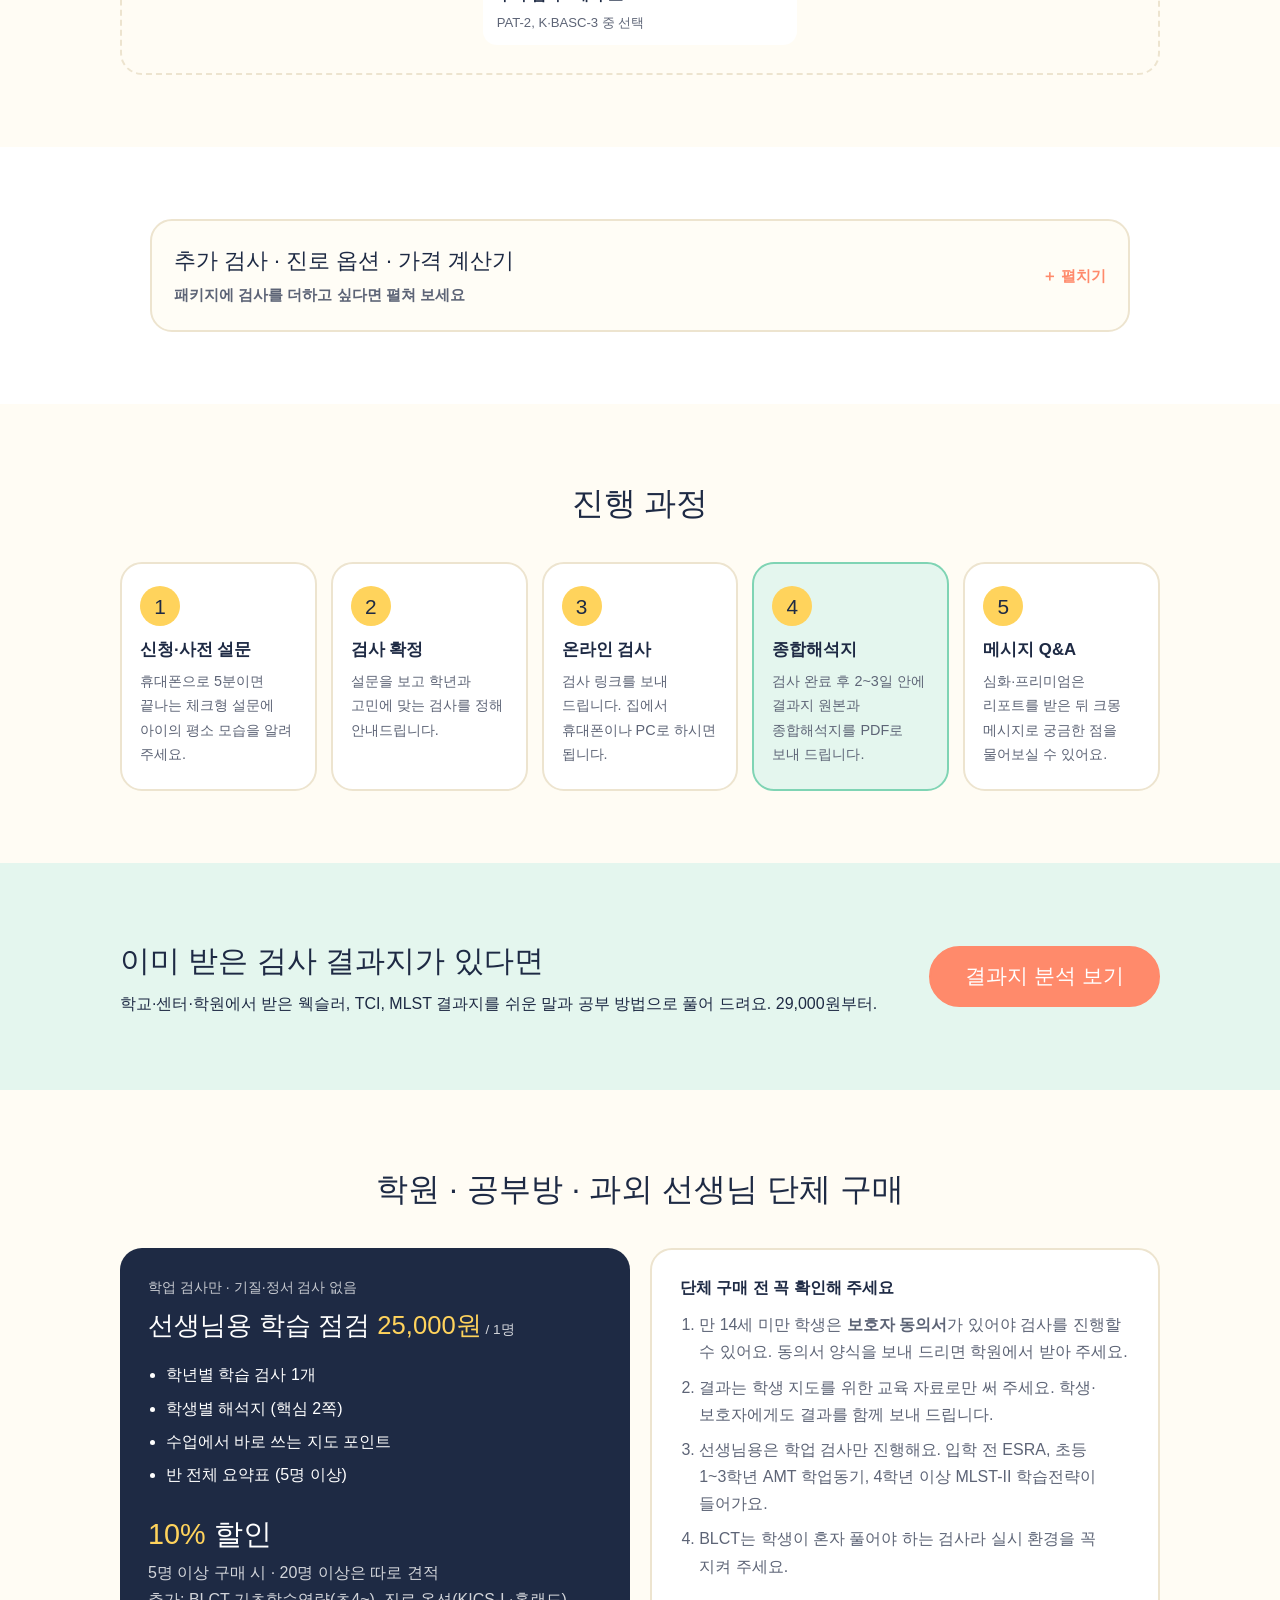
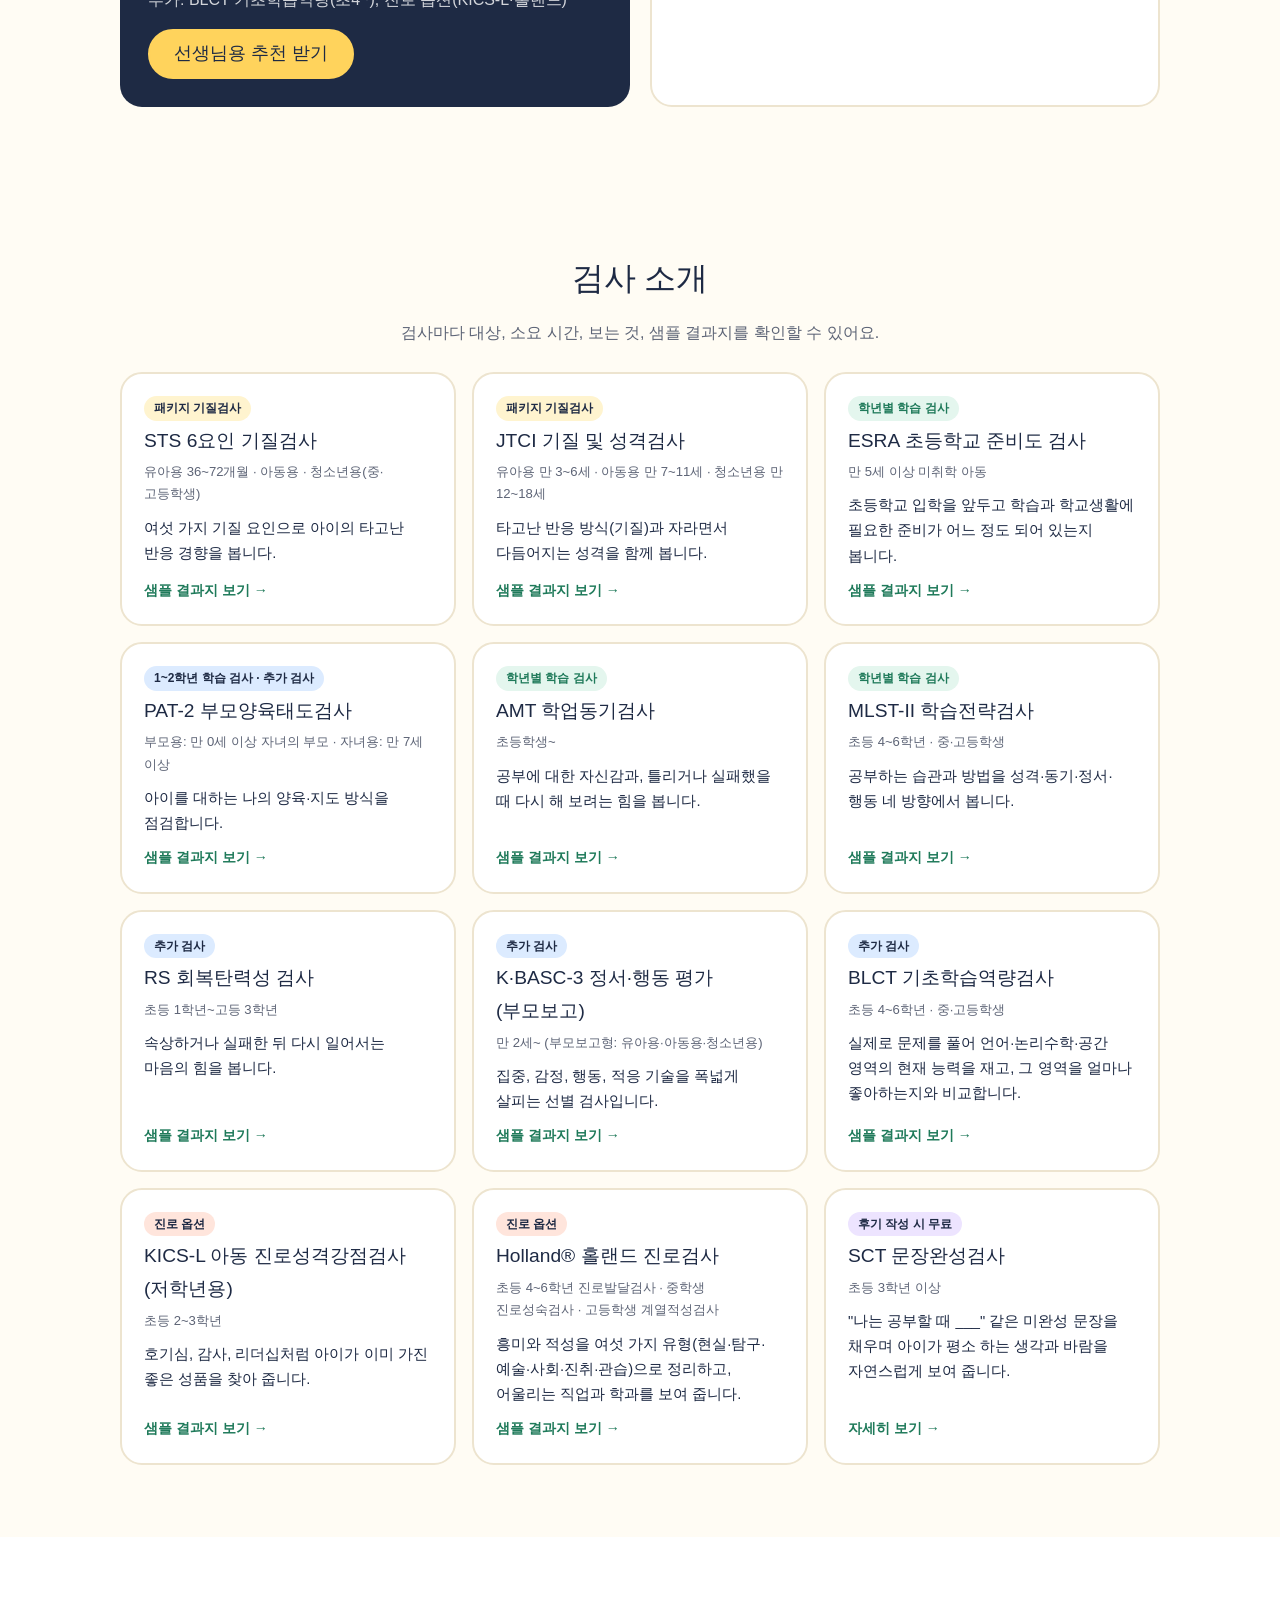
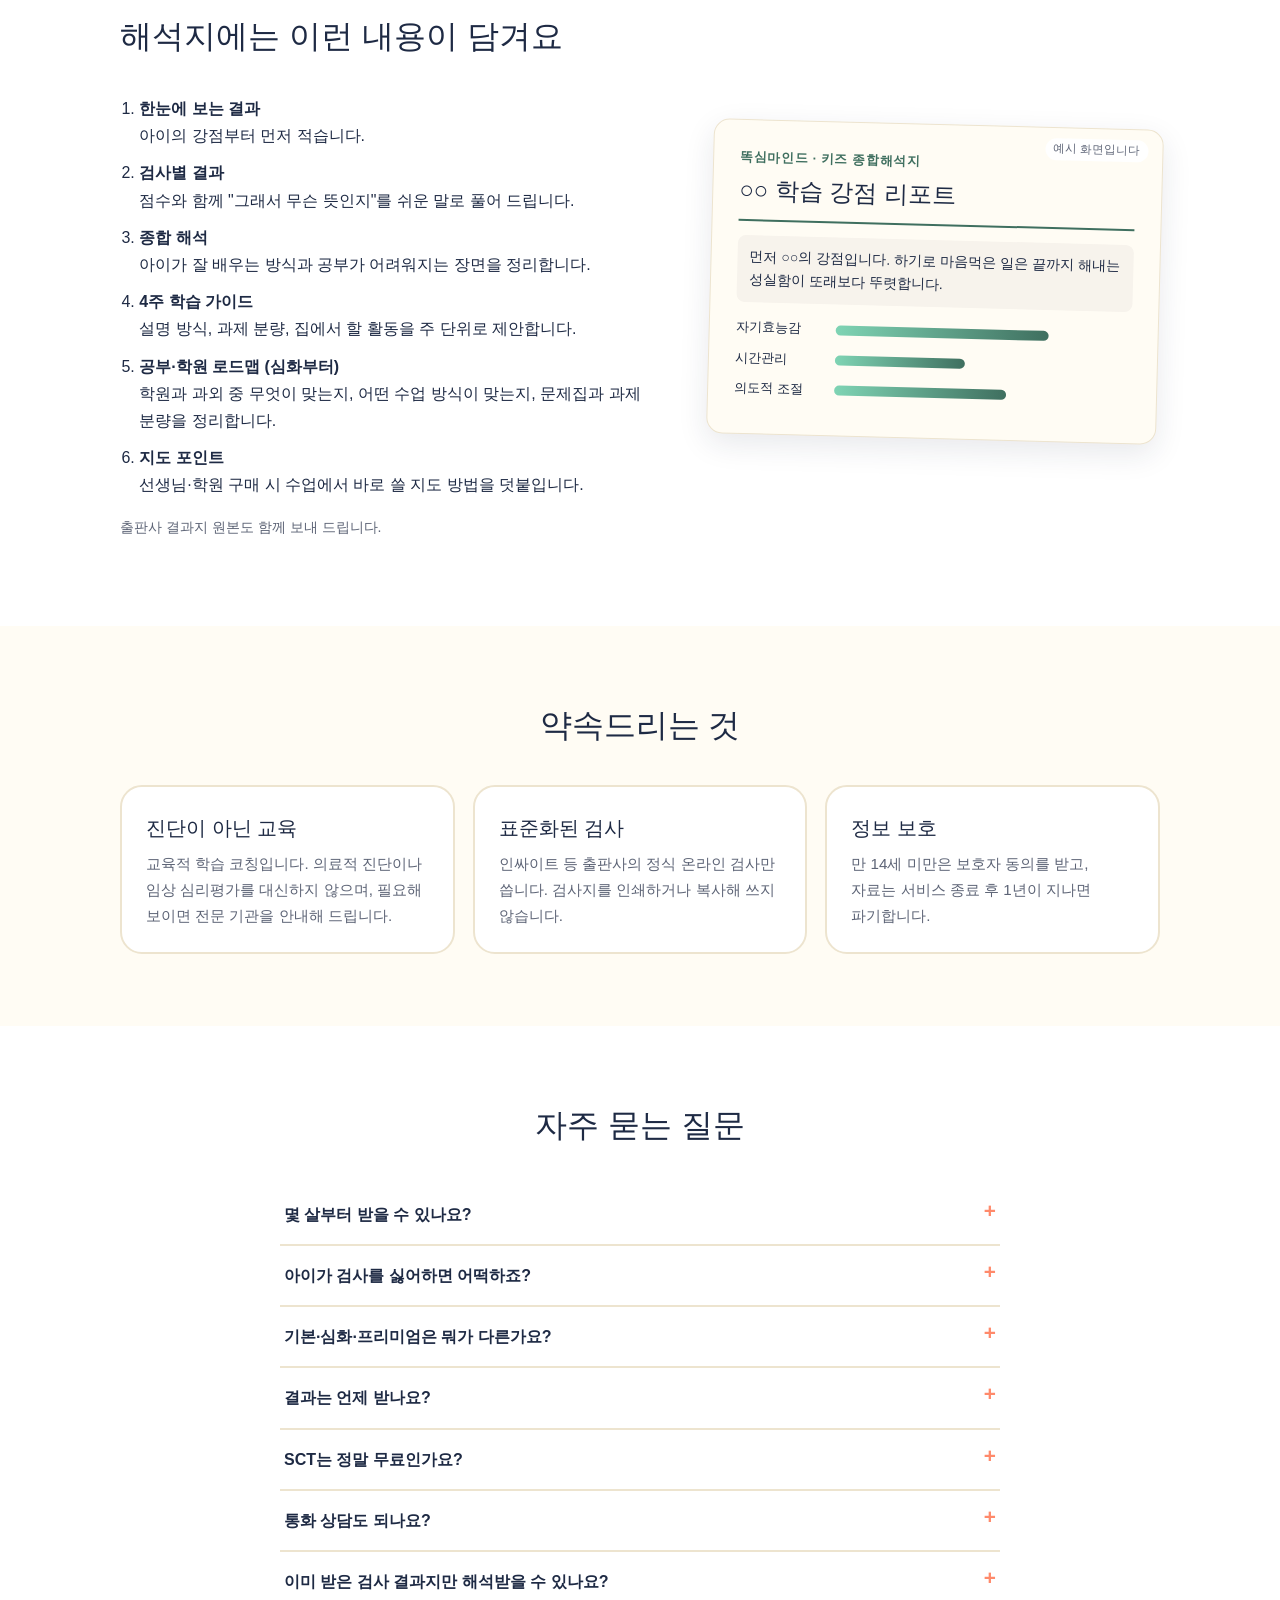
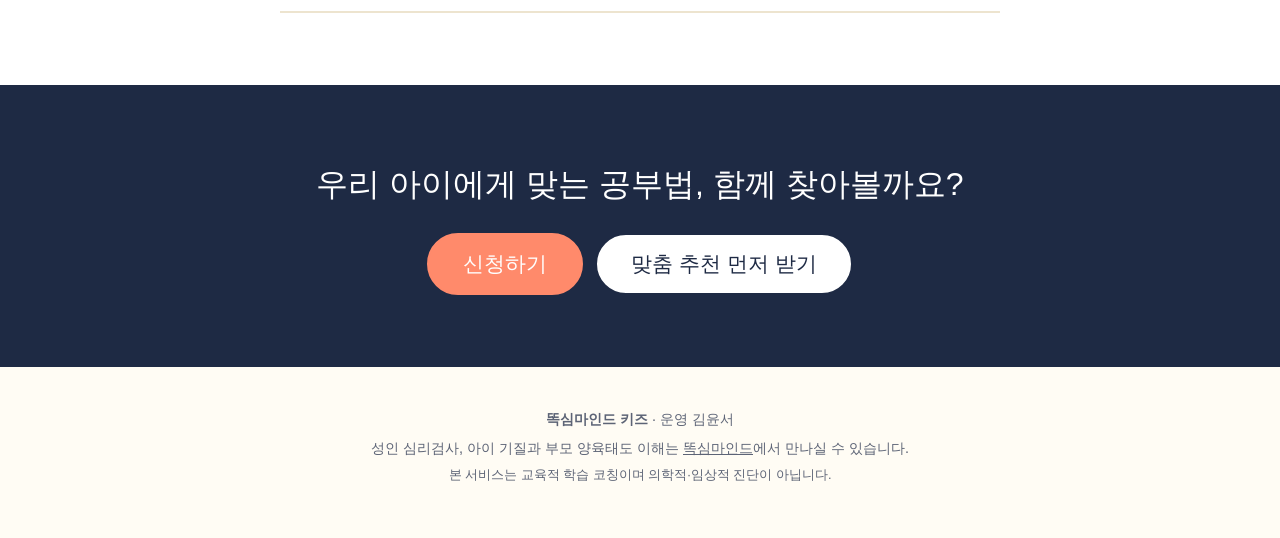
==== commit e9bf1c3a: "보안 보완·모바일 메뉴·홈 재배치 - 전 페이지 CSP·referrer 설정, 외부 링크 noopener noreferrer - 검사 상세 URL 파라미터 검증 - 모바일 햄버거 " ====
--- a/index.html
+++ b/index.html
@@ -2,6 +2,8 @@
 <html lang="ko">
 <head>
 <meta charset="utf-8">
+<meta http-equiv="Content-Security-Policy" content="default-src 'self'; script-src 'self' 'unsafe-inline'; style-src 'self' 'unsafe-inline' https://fonts.googleapis.com; font-src https://fonts.gstatic.com; img-src 'self' data:; connect-src 'self'; object-src 'none'; base-uri 'self'; form-action 'none'">
+<meta name="referrer" content="strict-origin-when-cross-origin">
 <meta name="viewport" content="width=device-width, initial-scale=1">
 <title>똑심마인드 키즈 | 온라인 학습습관 검사와 해석</title>
 <meta name="description" content="기질검사와 학년별 학습 검사를 온라인으로 받고, 아이에게 맞는 공부 방법을 담은 종합해석지를 받아 보세요. 학원·선생님 단체 구매도 가능합니다.">
@@ -25,9 +27,22 @@
     <div class="nav-cta">
       <a class="btn btn-sm btn-quiz" href="quiz.html">맞춤 추천</a>
       <a class="btn btn-sm js-contact" href="#">신청하기</a>
+      <button class="nav-burger" id="navBurger" type="button" aria-label="메뉴 열기" aria-expanded="false" aria-controls="navMenu"><span></span><span></span><span></span></button>
     </div>
   </div>
 </header>
+<div class="nav-menu" id="navMenu" hidden>
+  <div class="wrap">
+    <a href="index.html#price">패키지</a>
+    <a href="tests.html">검사 소개</a>
+    <a href="analysis.html">결과지 분석</a>
+    <a href="index.html#group">학원·선생님용</a>
+    <a href="quiz.html">1분 맞춤 추천</a>
+    <a class="js-main" href="#">똑심마인드 (아이 기질·부모 양육태도)</a>
+    <a class="btn js-contact nav-menu-cta" href="#">크몽에서 신청하기</a>
+  </div>
+</div>
+
 
 <main id="top">
 
@@ -39,8 +54,8 @@
       <h1>열심히 하는데 왜 안 될까?<br><span class="hl">공부법은 아이마다 달라요</span></h1>
       <p class="lead">타고난 기질과 지금의 공부 습관을 표준화된 검사로 확인하고, 아이에게 맞는 공부 방법을 쉬운 말로 정리한 해석지를 보내 드립니다. 전국 어디서나 휴대폰으로 진행해요.</p>
       <div class="hero-cta">
-        <a class="btn btn-big" href="#reco">1분 맞춤 추천 받기</a>
-        <a class="btn btn-ghost" href="#price">패키지 보기</a>
+        <a class="btn btn-big" href="#reco">학부모 · 1분 맞춤 추천</a>
+        <a class="btn btn-ghost" href="#group">학원·선생님용 보기</a>
       </div>
       <ul class="chips">
         <li>100% 온라인</li>
@@ -69,6 +84,12 @@
 </section>
 
 <!-- WHY -->
+
+
+
+
+
+
 <section class="why">
   <div class="wrap">
     <h2 class="sec-title">이런 고민이 있다면</h2>
@@ -80,7 +101,45 @@
     <p class="why-note">같은 "공부를 안 한다"도 이유가 다릅니다. 자신감이 없는 아이, 방법을 모르는 아이, 집중이 금방 흩어지는 아이는 도와주는 방법부터 달라야 합니다.</p>
   </div>
 </section>
-
+<!-- PACKAGES -->
+<section id="price" class="price">
+  <div class="wrap">
+    <h2 class="sec-title">패키지</h2>
+    <div class="plans" id="plans"></div>
+
+    <div class="gtable-wrap">
+      <h3 class="sub-title">학년별로 들어가는 검사</h3>
+      <p class="calc-sub">학년을 누르면 패키지에 들어가는 검사가 보여요.</p>
+      <div class="grade-tabs" id="gradeTabs"></div>
+      <div class="grade-panel" id="gradePanel"></div>
+    </div>
+  </div>
+</section>
+<!-- ADD-ON -->
+<section id="addon" class="addon">
+  <div class="wrap">
+    <details class="addon-fold" id="addonFold">
+      <summary><b>추가 검사 · 진로 옵션 · 가격 계산기</b><span>패키지에 검사를 더하고 싶다면 펼쳐 보세요</span></summary>
+    <h2 class="sec-title">추가 검사</h2>
+    <p class="sec-sub">패키지에 원하는 검사를 더할 수 있어요. 적힌 가격만큼 더해집니다. 심화·프리미엄 패키지는 이 중 1개를 무료로 고를 수 있어요.</p>
+    <div class="addon-list" id="addonList"></div>
+
+    <h2 class="sec-title career-title">진로 옵션</h2>
+    <p class="sec-sub">진로가 궁금하다면 진로 검사를 더하세요. 해석지에 학습 결과와 엮은 "진로 방향" 1쪽이 붙습니다. 프리미엄 패키지는 1개가 포함돼요.</p>
+    <div class="addon-list" id="careerList"></div>
+
+    <div class="calc" id="calc">
+      <h3>가격 계산</h3>
+      <div class="calc-row"><span>학년</span><div class="calc-grades" id="calcGrades"></div></div>
+      <div class="calc-row"><span>패키지</span><div class="calc-grades" id="calcPkgs"></div></div>
+      <div class="calc-list" id="calcList"></div>
+      <div class="calc-total"><span id="calcBreak"></span><strong id="calcSum">0원</strong></div>
+      <div class="hero-cta calc-apply"><button class="btn btn-big" id="calcApply">이 구성으로 신청하기</button></div>
+      <p class="small-note">신청 후 사전 설문을 보고 검사를 최종으로 정합니다. 바뀌는 경우 미리 연락드려요.</p>
+    </div>
+    </details>
+  </div>
+</section>
 <!-- FLOW -->
 <section id="flow" class="flow">
   <div class="wrap">
@@ -94,22 +153,6 @@
     </ol>
   </div>
 </section>
-
-<!-- PACKAGES -->
-<section id="price" class="price">
-  <div class="wrap">
-    <h2 class="sec-title">패키지</h2>
-    <div class="plans" id="plans"></div>
-
-    <div class="gtable-wrap">
-      <h3 class="sub-title">학년별로 들어가는 검사</h3>
-      <p class="calc-sub">학년을 누르면 패키지에 들어가는 검사가 보여요.</p>
-      <div class="grade-tabs" id="gradeTabs"></div>
-      <div class="grade-panel" id="gradePanel"></div>
-    </div>
-  </div>
-</section>
-
 <!-- ANALYSIS BAND -->
 <section class="ana-band">
   <div class="wrap quiz-cta-in">
@@ -120,30 +163,6 @@
     <a class="btn btn-big" href="analysis.html">결과지 분석 보기</a>
   </div>
 </section>
-
-<!-- ADD-ON -->
-<section id="addon" class="addon">
-  <div class="wrap">
-    <h2 class="sec-title">추가 검사</h2>
-    <p class="sec-sub">패키지에 원하는 검사를 더할 수 있어요. 적힌 가격만큼 더해집니다. 심화·프리미엄 패키지는 이 중 1개를 무료로 고를 수 있어요.</p>
-    <div class="addon-list" id="addonList"></div>
-
-    <h2 class="sec-title career-title">진로 옵션</h2>
-    <p class="sec-sub">진로가 궁금하다면 진로 검사를 더하세요. 해석지에 학습 결과와 엮은 "진로 방향" 1쪽이 붙습니다. 프리미엄 패키지는 1개가 포함돼요.</p>
-    <div class="addon-list" id="careerList"></div>
-
-    <div class="calc" id="calc">
-      <h3>가격 계산</h3>
-      <div class="calc-row"><span>학년</span><div class="calc-grades" id="calcGrades"></div></div>
-      <div class="calc-row"><span>패키지</span><div class="calc-grades" id="calcPkgs"></div></div>
-      <div class="calc-list" id="calcList"></div>
-      <div class="calc-total"><span id="calcBreak"></span><strong id="calcSum">0원</strong></div>
-      <div class="hero-cta calc-apply"><button class="btn btn-big" id="calcApply">이 구성으로 신청하기</button></div>
-      <p class="small-note">신청 후 사전 설문을 보고 검사를 최종으로 정합니다. 바뀌는 경우 미리 연락드려요.</p>
-    </div>
-  </div>
-</section>
-
 <!-- GROUP -->
 <section id="group" class="group">
   <div class="wrap">
@@ -249,7 +268,7 @@
 <footer class="foot">
   <div class="wrap">
     <p><b>똑심마인드 키즈</b> · 운영 김윤서</p>
-    <p>성인 심리검사는 <a class="js-main" href="#">똑심마인드</a>에서 만나실 수 있습니다.</p>
+    <p>성인 심리검사, 아이 기질과 부모 양육태도 이해는 <a class="js-main" href="#">똑심마인드</a>에서 만나실 수 있습니다.</p>
     <p class="foot-small">본 서비스는 교육적 학습 코칭이며 의학적·임상적 진단이 아닙니다.</p>
   </div>
 </footer>
--- a/css/style.css
+++ b/css/style.css
@@ -371,3 +371,27 @@
 .qcard .calc-list { gap: 8px; margin-bottom: 8px; }
 .hero { padding: 48px 0 56px; }
 @media (max-width: 560px) { .reco-title { font-size: 1.5rem; } }
+
+/* ---------- 모바일 메뉴 · 추가 검사 접기 (2026-11 재배치) ---------- */
+.nav-burger { display: none; width: 44px; height: 44px; border: 0; background: transparent; cursor: pointer; padding: 0; border-radius: 12px; flex-direction: column; justify-content: center; align-items: center; gap: 5px; }
+.nav-burger span { display: block; width: 22px; height: 2.5px; background: var(--ink); border-radius: 2px; transition: transform .2s, opacity .2s; }
+.nav-burger[aria-expanded="true"] span:nth-child(1) { transform: translateY(7.5px) rotate(45deg); }
+.nav-burger[aria-expanded="true"] span:nth-child(2) { opacity: 0; }
+.nav-burger[aria-expanded="true"] span:nth-child(3) { transform: translateY(-7.5px) rotate(-45deg); }
+.nav-menu { position: fixed; top: 64px; left: 0; right: 0; z-index: 9; background: #fffdf6; border-bottom: 1px solid var(--line); box-shadow: 0 12px 24px rgba(30,42,68,.12); padding: 8px 0 18px; max-height: calc(100vh - 64px); overflow-y: auto; }
+.nav-menu[hidden] { display: none; }
+.nav-menu a { display: block; padding: 14px 4px; font-size: 1.08rem; color: var(--ink); text-decoration: none; border-bottom: 1px solid var(--line); min-height: 48px; }
+.nav-menu a.nav-menu-cta { margin-top: 14px; text-align: center; border: 2px solid var(--ink); color: #fff; padding: 14px 24px; }
+@media (min-width: 901px) { .nav-menu { display: none !important; } }
+@media (max-width: 900px) { .nav-burger { display: inline-flex; } }
+@media (max-width: 560px) { .nav-cta .js-contact { display: none; } }
+
+.addon-fold { max-width: 980px; margin: 0 auto; background: #fffdf6; border: 2px solid var(--line); border-radius: 22px; padding: 6px 22px; }
+.addon-fold > summary { list-style: none; cursor: pointer; display: flex; flex-direction: column; gap: 2px; padding: 16px 28px 16px 0; position: relative; min-height: 56px; }
+.addon-fold > summary::-webkit-details-marker { display: none; }
+.addon-fold > summary b { font-family: 'Jua','Noto Sans KR',sans-serif; font-weight: 400; font-size: 1.35rem; }
+.addon-fold > summary span { color: var(--sub); font-size: .95rem; }
+.addon-fold > summary::after { content: '＋ 펼치기'; position: absolute; right: 0; top: 50%; transform: translateY(-50%); color: var(--coral); font-weight: 700; font-size: .95rem; }
+.addon-fold[open] > summary::after { content: '－ 접기'; }
+.addon-fold[open] { padding-bottom: 28px; }
+@media (max-width: 560px) { .addon-fold { padding: 4px 16px; } .addon-fold > summary::after { content: '＋'; font-size: 1.4rem; } .addon-fold[open] > summary::after { content: '－'; } }
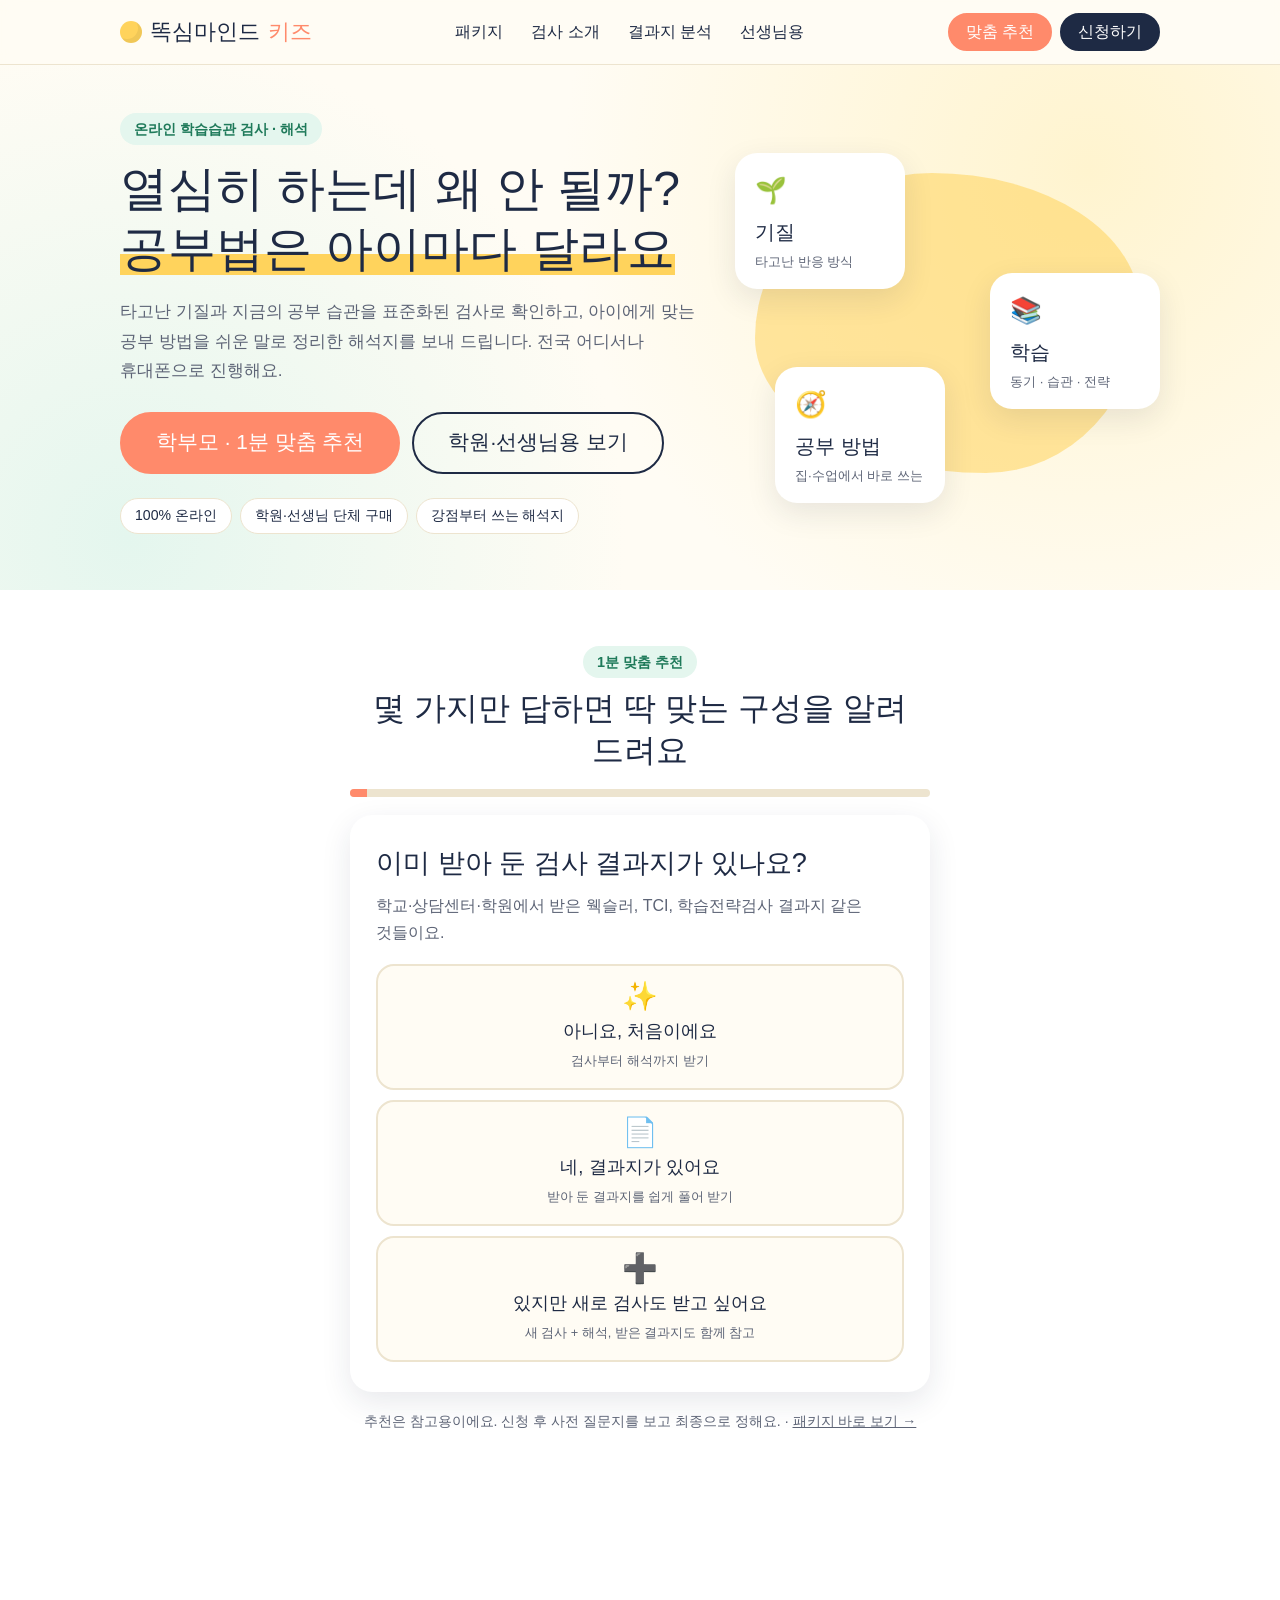
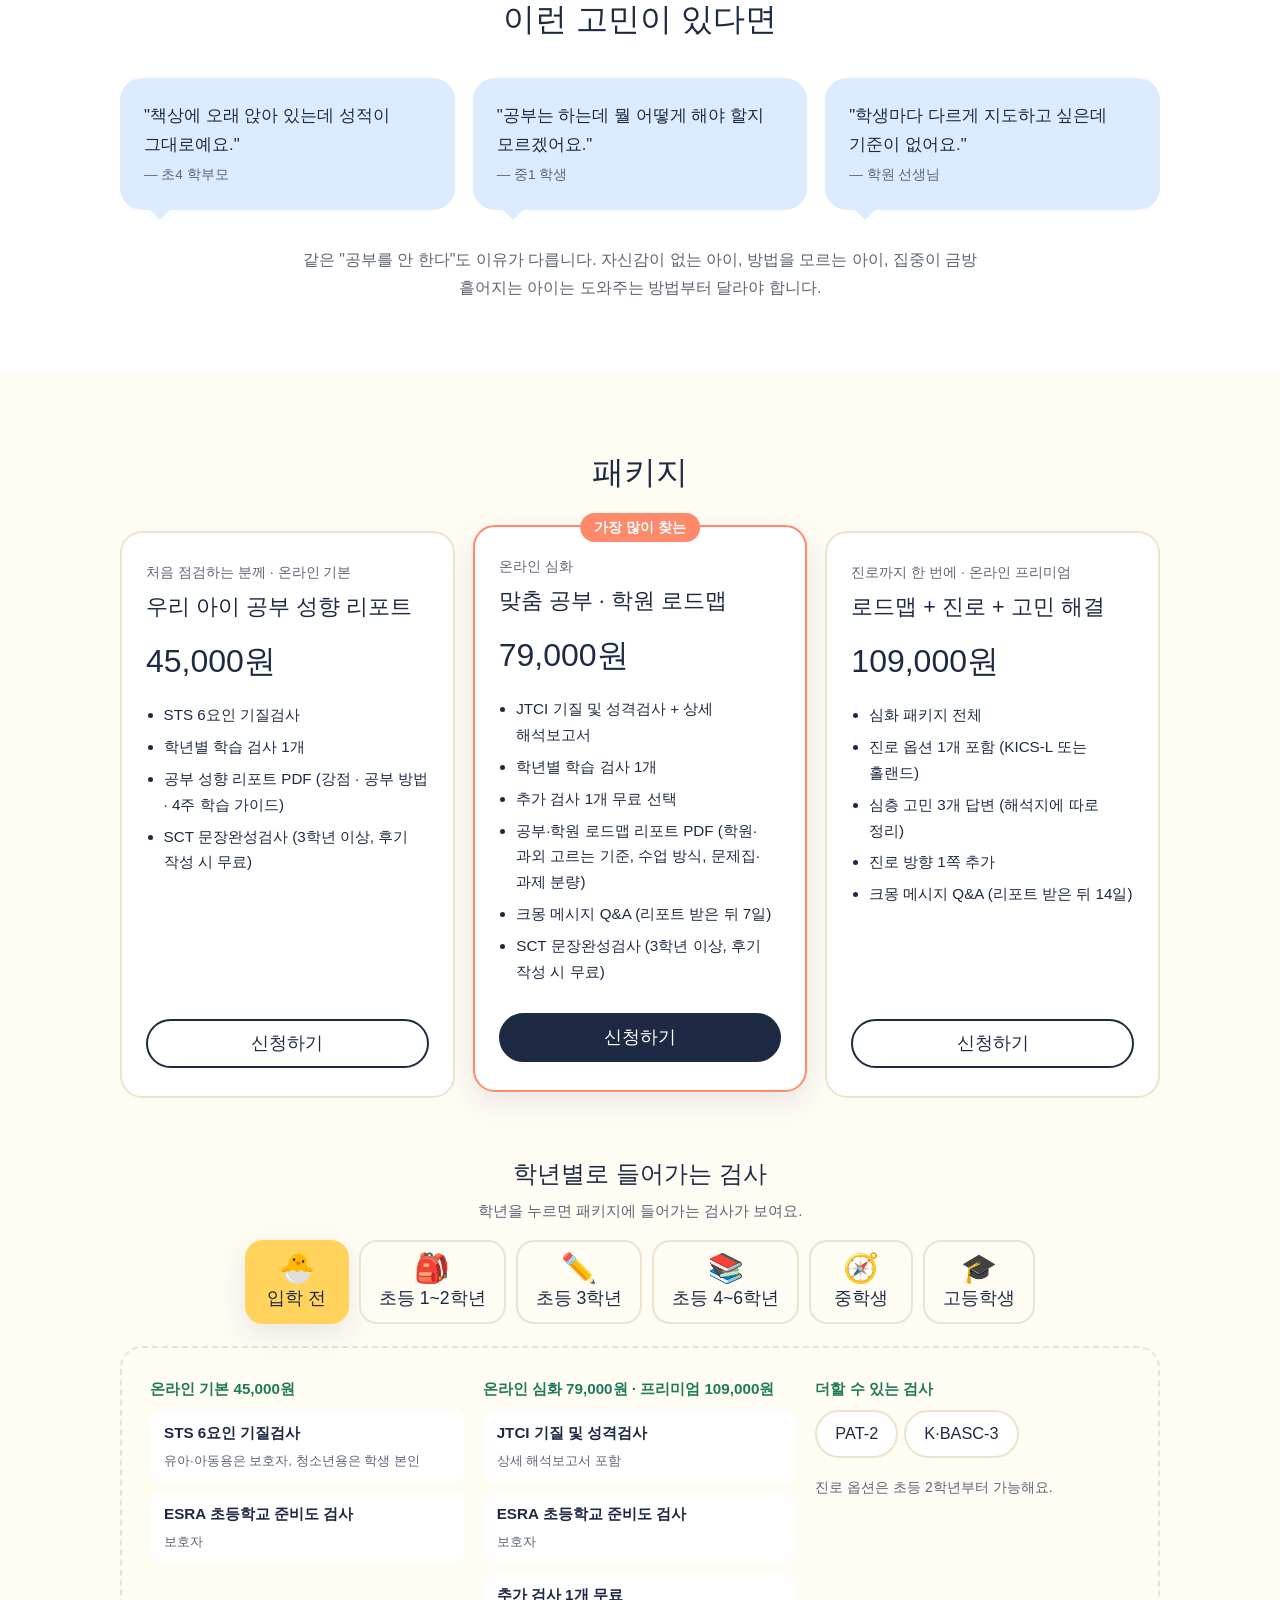
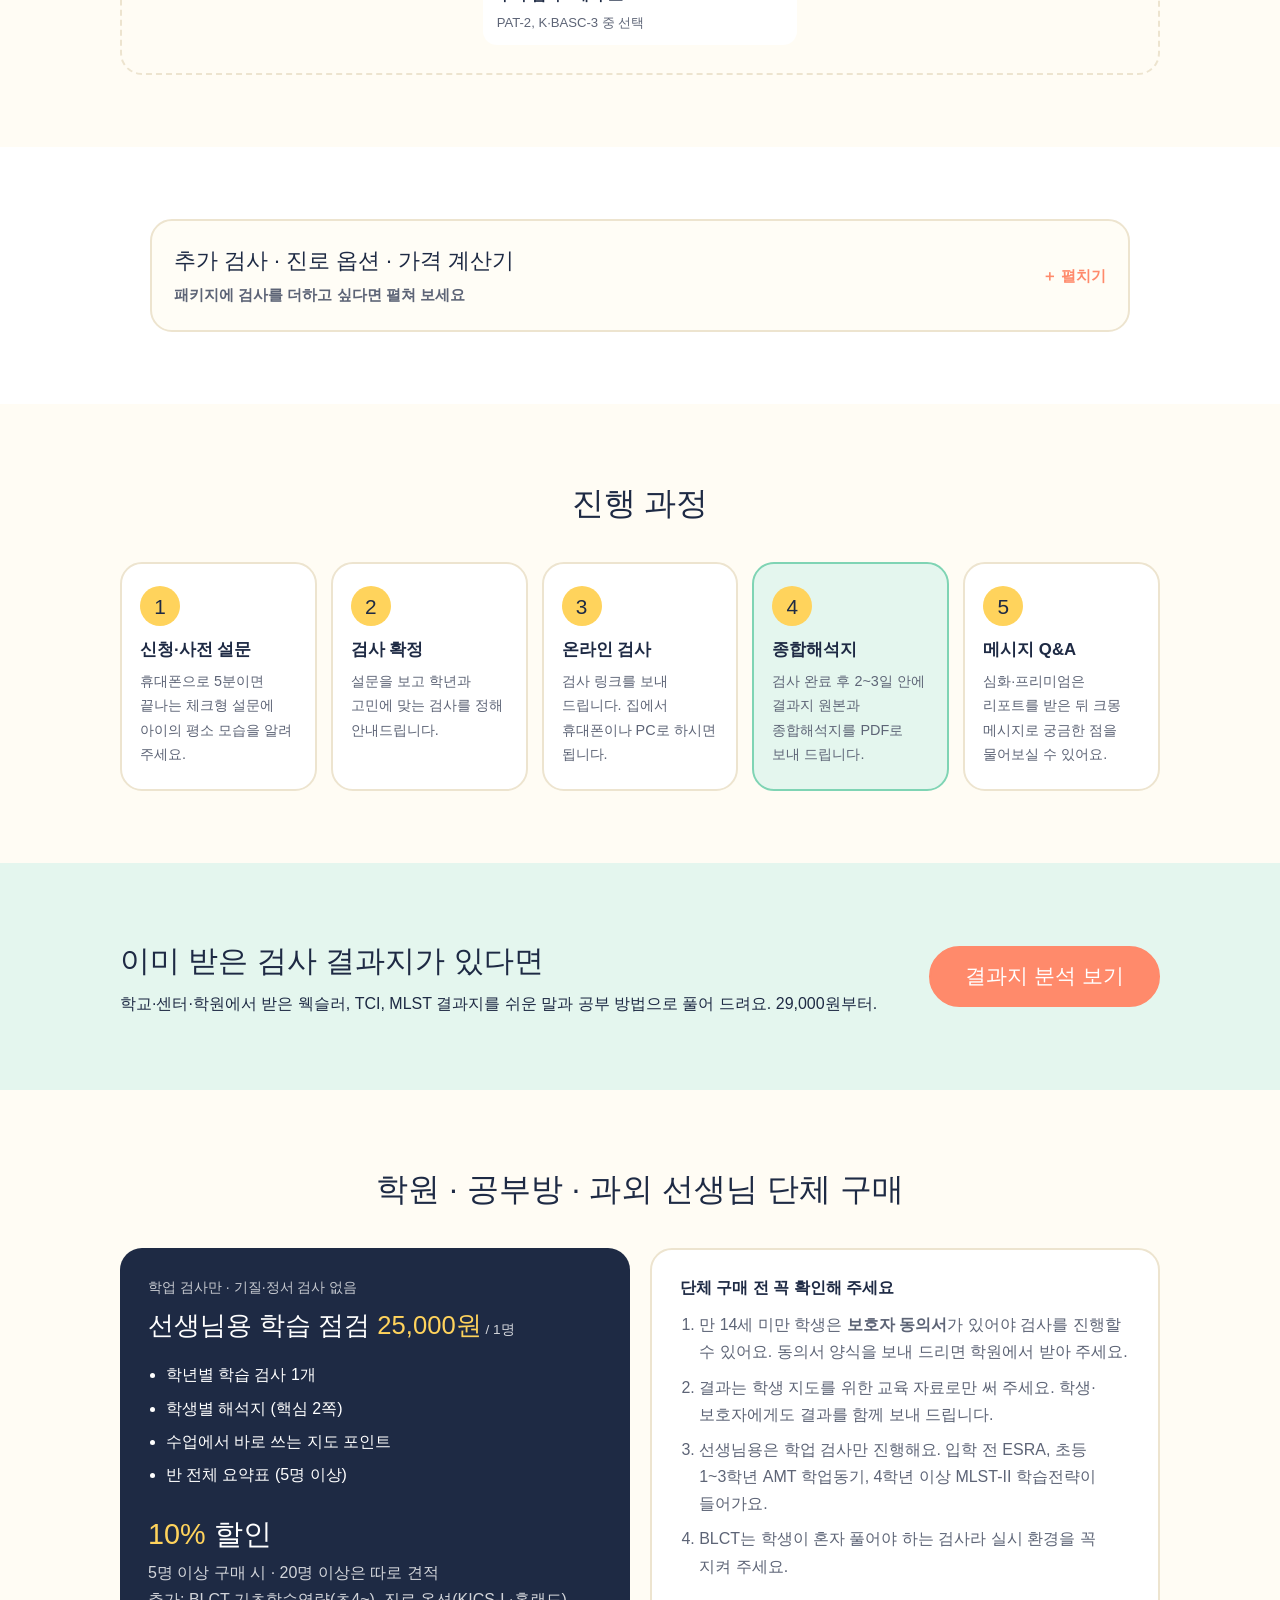
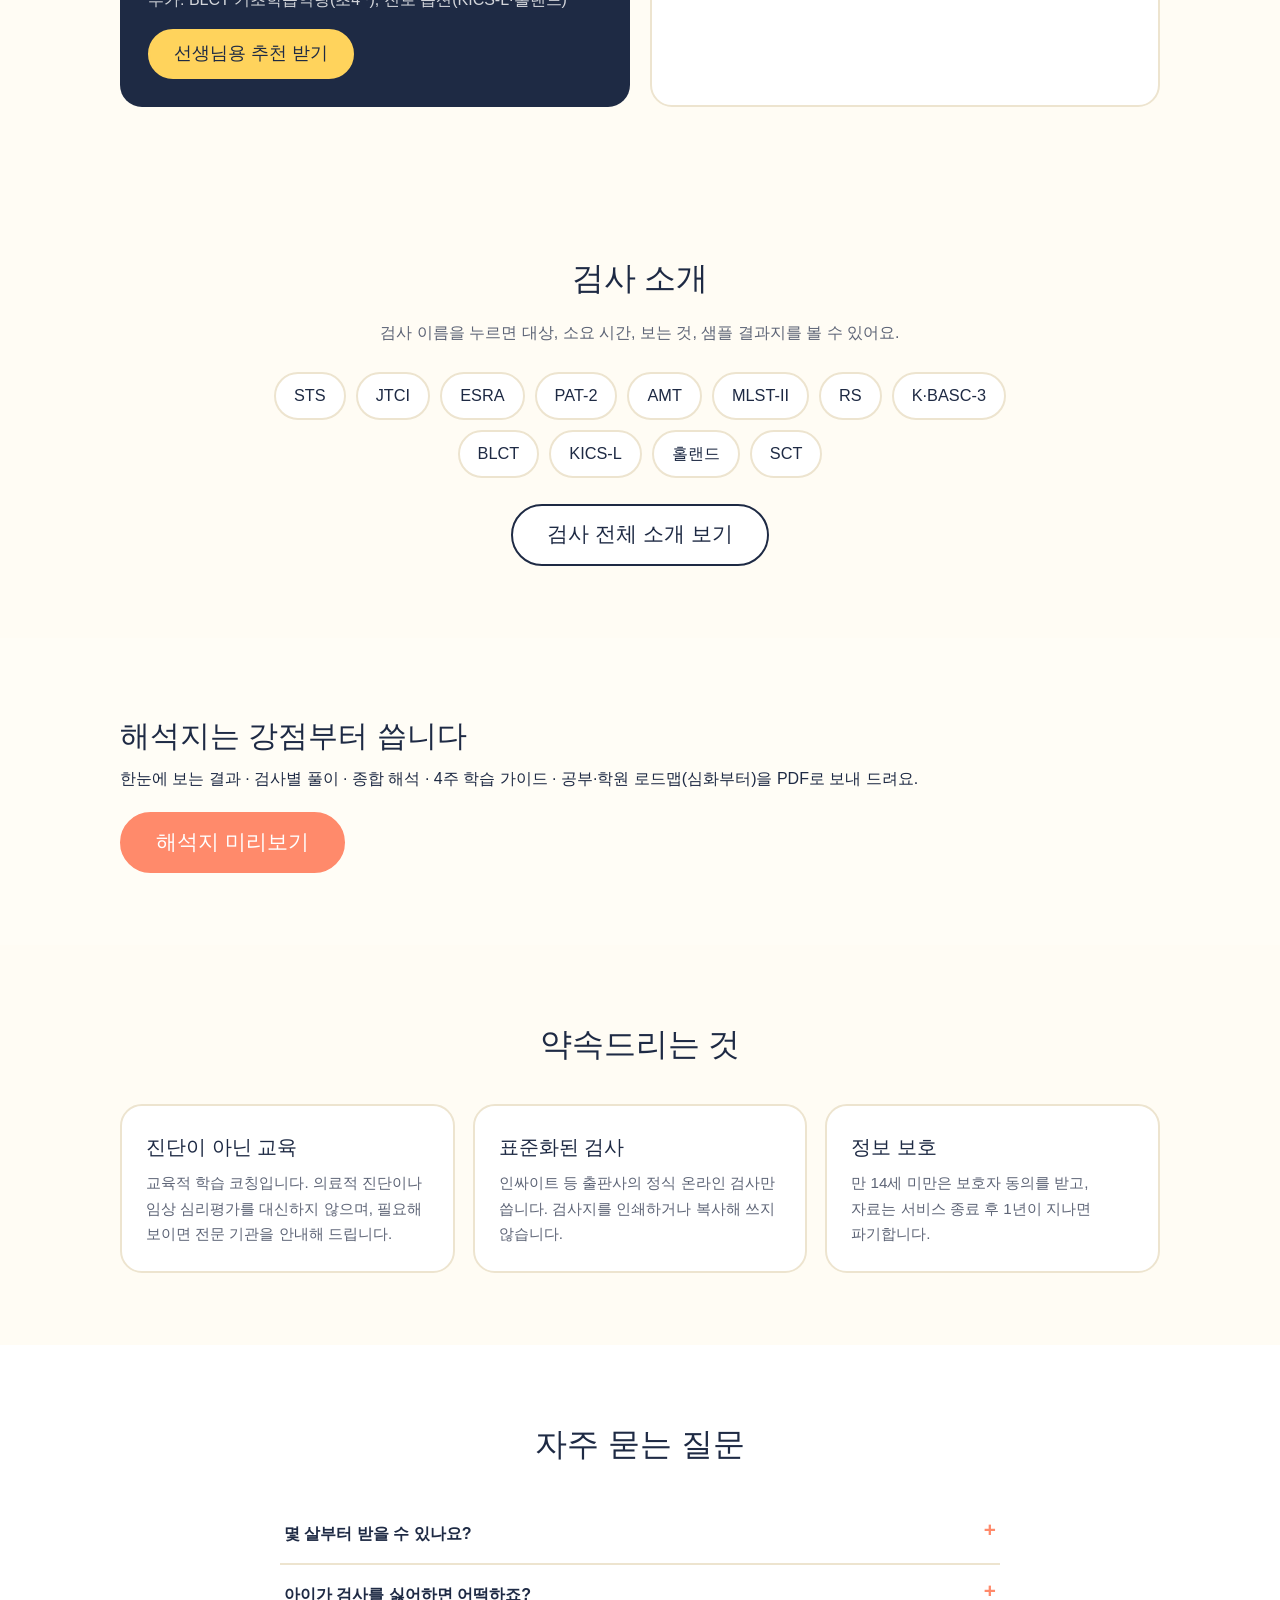
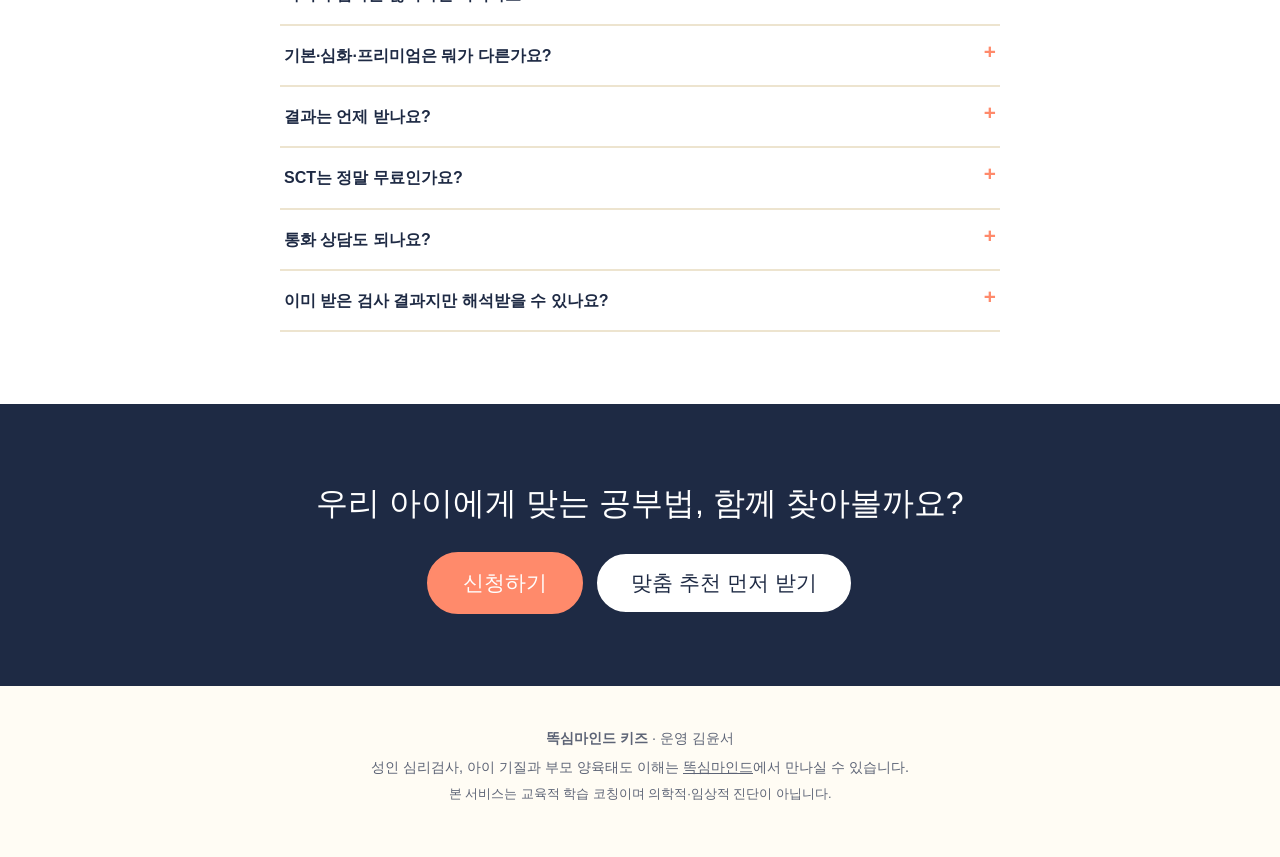
==== commit f1c5201e: "홈 단축: 검사 소개를 칩으로, 해석지 예시를 별도 페이지(report.html)로 분리 - 홈 검사 소개 카드 12장을 검사 이름 칩과 전체 소개 링크로 교체 - 해석지 구간을 " ====
--- a/index.html
+++ b/index.html
@@ -194,35 +194,20 @@
 <section id="tests" class="tests-sec">
   <div class="wrap">
     <h2 class="sec-title">검사 소개</h2>
-    <p class="sec-sub">검사마다 대상, 소요 시간, 보는 것, 샘플 결과지를 확인할 수 있어요.</p>
-    <div class="tcards" id="testCards"></div>
-  </div>
-</section>
-
-<!-- REPORT -->
-<section class="report">
-  <div class="wrap report-in">
+    <p class="sec-sub">검사 이름을 누르면 대상, 소요 시간, 보는 것, 샘플 결과지를 볼 수 있어요.</p>
+    <div class="test-chips" id="testChips"></div>
+    <div class="hero-cta" style="justify-content:center;margin-top:26px"><a class="btn btn-line" href="tests.html">검사 전체 소개 보기</a></div>
+  </div>
+</section>
+
+<!-- REPORT (요약) -->
+<section class="ana-band report-band">
+  <div class="wrap quiz-cta-in">
     <div>
-      <h2 class="sec-title left">해석지에는 이런 내용이 담겨요</h2>
-      <ol class="report-list">
-        <li><b>한눈에 보는 결과</b> 아이의 강점부터 먼저 적습니다.</li>
-        <li><b>검사별 결과</b> 점수와 함께 "그래서 무슨 뜻인지"를 쉬운 말로 풀어 드립니다.</li>
-        <li><b>종합 해석</b> 아이가 잘 배우는 방식과 공부가 어려워지는 장면을 정리합니다.</li>
-        <li><b>4주 학습 가이드</b> 설명 방식, 과제 분량, 집에서 할 활동을 주 단위로 제안합니다.</li>
-        <li><b>공부·학원 로드맵 (심화부터)</b> 학원과 과외 중 무엇이 맞는지, 어떤 수업 방식이 맞는지, 문제집과 과제 분량을 정리합니다.</li>
-        <li><b>지도 포인트</b> 선생님·학원 구매 시 수업에서 바로 쓸 지도 방법을 덧붙입니다.</li>
-      </ol>
-      <p class="small-note">출판사 결과지 원본도 함께 보내 드립니다.</p>
-    </div>
-    <div class="paper" aria-hidden="true">
-      <p class="paper-brand">똑심마인드 · 키즈 종합해석지</p>
-      <p class="paper-title">○○ 학습 강점 리포트</p>
-      <div class="paper-box">먼저 ○○의 강점입니다. 하기로 마음먹은 일은 끝까지 해내는 성실함이 또래보다 뚜렷합니다.</div>
-      <div class="paper-row"><span>자기효능감</span><i style="width:72%"></i></div>
-      <div class="paper-row"><span>시간관리</span><i style="width:44%"></i></div>
-      <div class="paper-row"><span>의도적 조절</span><i style="width:58%"></i></div>
-      <p class="paper-sample">예시 화면입니다</p>
-    </div>
+      <h2>해석지는 강점부터 씁니다</h2>
+      <p>한눈에 보는 결과 · 검사별 풀이 · 종합 해석 · 4주 학습 가이드 · 공부·학원 로드맵(심화부터)을 PDF로 보내 드려요.</p>
+    </div>
+    <a class="btn btn-big" href="report.html">해석지 미리보기</a>
   </div>
 </section>
 
--- a/css/style.css
+++ b/css/style.css
@@ -395,3 +395,9 @@
 .addon-fold[open] > summary::after { content: '－ 접기'; }
 .addon-fold[open] { padding-bottom: 28px; }
 @media (max-width: 560px) { .addon-fold { padding: 4px 16px; } .addon-fold > summary::after { content: '＋'; font-size: 1.4rem; } .addon-fold[open] > summary::after { content: '－'; } }
+
+/* ---------- 홈 단축: 검사 칩 · 해석지 띠 ---------- */
+.test-chips { display: flex; flex-wrap: wrap; gap: 10px; justify-content: center; max-width: 820px; margin: 0 auto; }
+.tchip { display: inline-flex; align-items: center; min-height: 44px; padding: 8px 18px; border-radius: 999px; background: #fff; border: 2px solid var(--line); color: var(--ink); text-decoration: none; font-size: 1.02rem; transition: transform .15s, border-color .15s; }
+.tchip:hover, .tchip:focus-visible { border-color: var(--coral); transform: translateY(-2px); outline: none; }
+.report-band { background: #fffdf6; }
